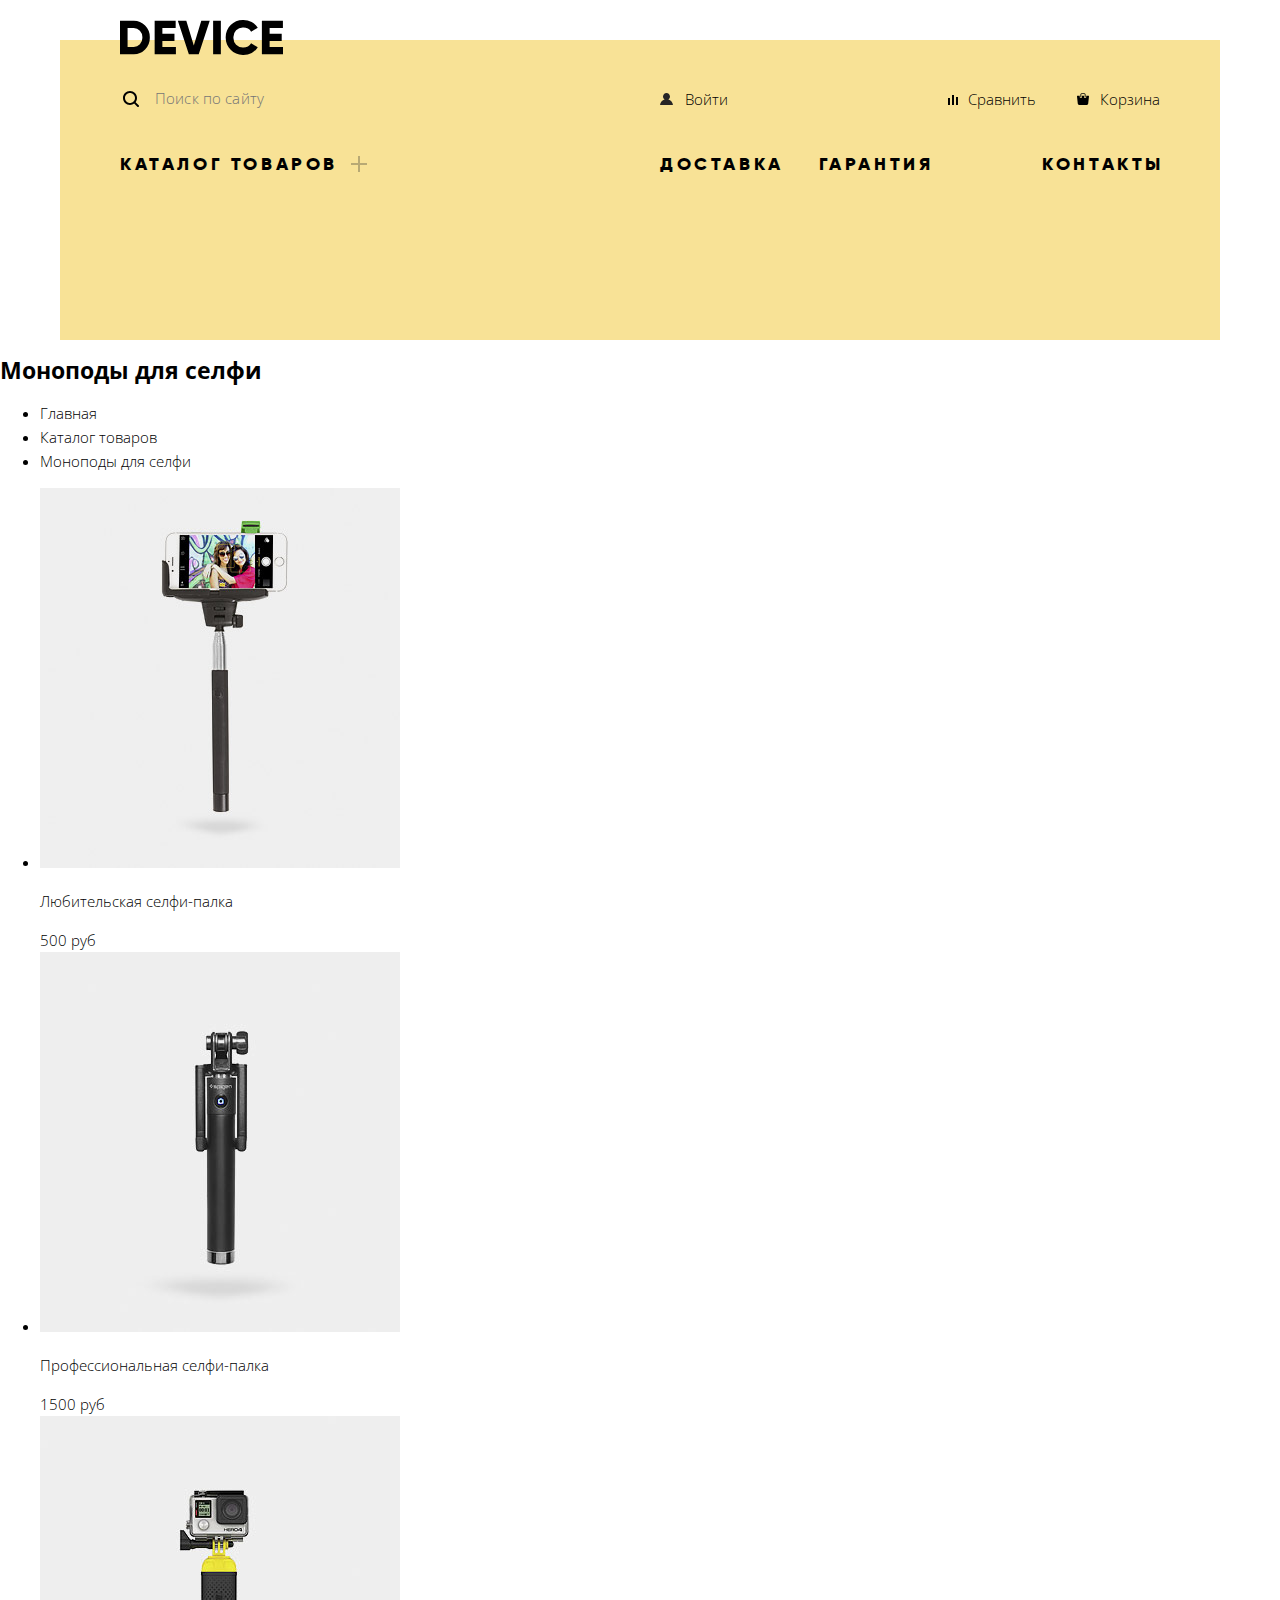
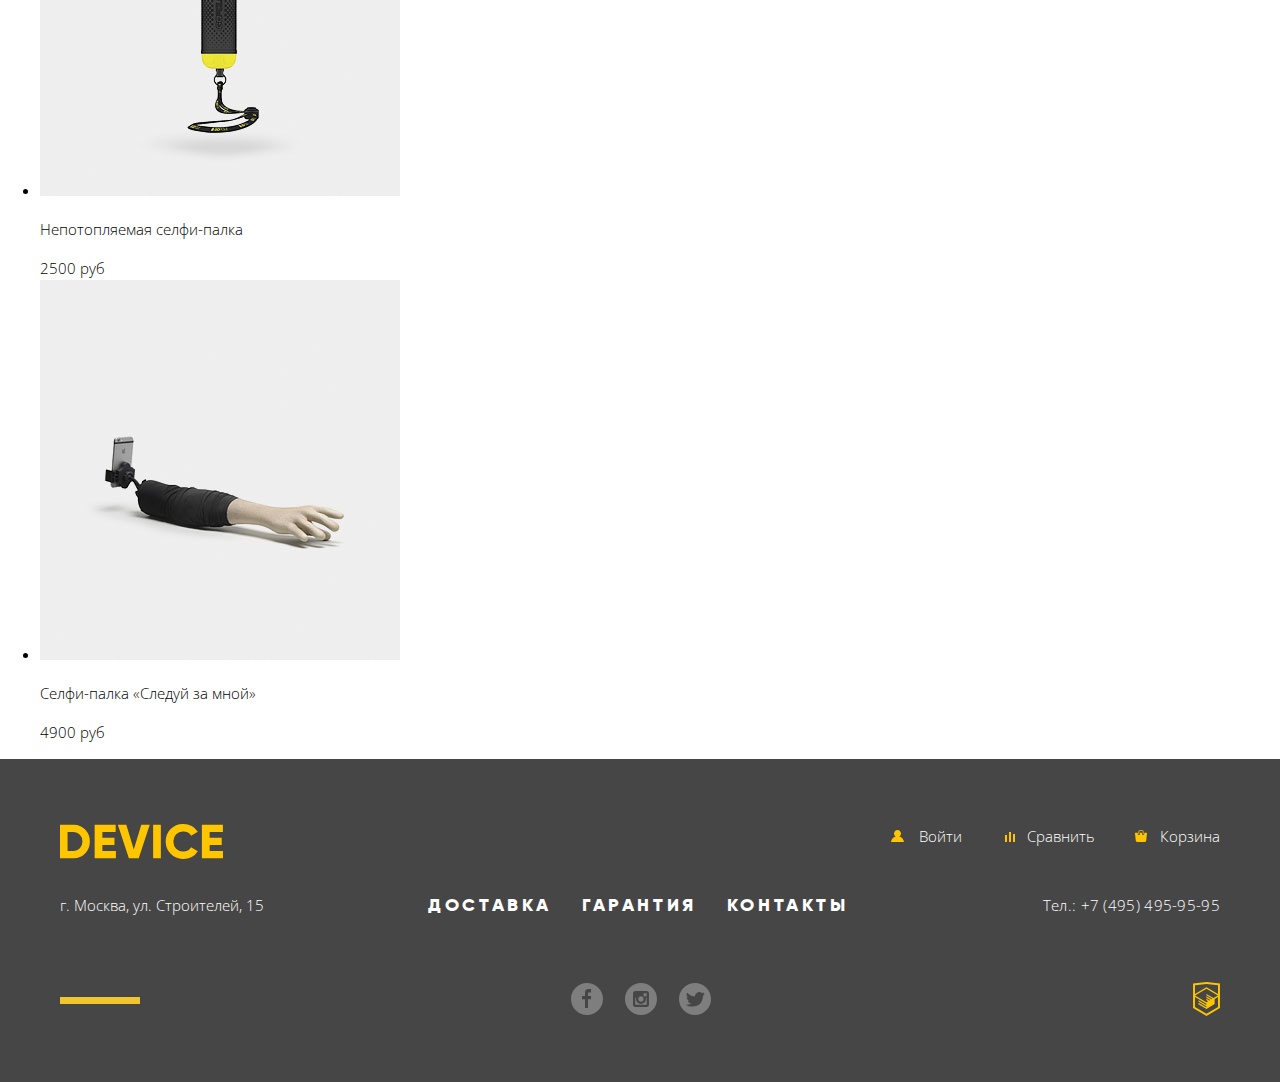
==== catalog.html @ 69e0a38a "Сверстал главную страницу.  Страница каталога в процессе" ====
<!DOCTYPE html>
<html lang="ru">

<head>
  <meta charset="utf-8">
  <meta name="description" content="Гаджеты по доступным ценам. Доставка по России. Гарантия возврата. Работаем без выходных.">
  <title>DEVICE интернет-магазин гаджетов</title>
  <link href="https://fonts.googleapis.com/css?family=Open+Sans:300,400&amp;subset=cyrillic" rel="stylesheet">
  <link rel="stylesheet" href="css/normalize.css">
  <link rel="stylesheet" href="css/style.css">
  <link rel="stylesheet" href="script">
</head>

<body>
  <header class="main-headline" id="header">
    <h1 class="visually-hidden">DEVICE интернет-магазин гаджетов</h1>
    <a href="#"><img class="header-logo" src="img/logo.svg" alt="DEVICE интернет-магазин гаджетов" width="163" height="35"></a>
    <div class="ct-user">
      <form class="search" method="get" action="https://echo.htmlacademy.ru">
        <input class="search-input" id="search-fld" type="search" name="search" placeholder="Поиск по сайту" required>
        <button class="search-btn " type="submit">Найти</button>
        <label class="search-lab" for="search-fld"><span class="visually-hidden">Поиск:</span></label>
      </form>
      <div class="ct-user-inner">
        <a class="login" href="#">Войти</a>
        <a class="compare" href="#">Сравнить</a>
        <a class="cart" href="#">Корзина</a>
      </div>
    </div>
    <div class="ct-nav">
      <nav class="main-nav">
        <h2 class="main-nav-header">Каталог товаров</h2>
        <div class="main-nav-ct">
          <ul class="main-nav-list">
            <li class="main-nav-item"><a href="#">Виртуальная реальность</a></li>
            <li class="main-nav-item"><a href="#">Моноподы для селфи</a></li>
            <li class="main-nav-item"><a href="#">Экшн-камеры</a></li>
            <li class="main-nav-item"><a href="#">Фитнес-браслеты</a></li>
            <li class="main-nav-item"><a href="#">Умные часы</a></li>
            <li class="main-nav-item"><a href="#">Квадрокоптеры</a></li>
          </ul>
        </div>
      </nav>
      <div class="ct-serv">
        <a class="ct-serv-item" href="#serv">Доставка</a>
        <a class="ct-serv-item" href="#serv">Гарантия</a>
        <a class="ct-serv-item" href="#contacts">Контакты</a>
      </div>
    </div>
  </header>
  <!-- ----------------------------Каталог---------------------------- -->
  <main class="catalog">
    <h2 class="catalog-title">Моноподы для селфи</h2>
    <section class="breadcrumbs">
      <ul>
        <li><a href="index.html">Главная</a></li>
        <li><span>Каталог товаров</span></li>
        <li><span>Моноподы для селфи</span></li>
      </ul>
    </section>
    <section class="item-filter">
      <h2 class="visually-hidden">Фильтр товаров</h2>
      <!--Здесь будет фильтр выбора товара-->
    </section>
    <section class="items">
      <div>
        <h2 class="visually-hidden">Список товаров</h2>
        <ul>
          <li class="item">
            <img class="item-image" src="img/item-1.jpg" alt="Любительская селфи-палка" width="360" height="380">
            <p class="item-name">Любительская селфи-палка</p>
            <span class="item-price">500 руб</span>
          </li>
          <li class="item">
            <img class="item-image" src="img/item-2.jpg" alt="Профессиональная селфи-палка" width="360" height="380">
            <p class="item-name">Профессиональная селфи-палка</p>
            <span class="item-price">1500 руб</span>
          </li>
          <li class="item">
            <img class="item-image" src="img/item-3.jpg" alt="Непотопляемая селфи-палка" width="360" height="380">
            <p class="item-name">Непотопляемая селфи-палка</p>
            <span class="item-price">2500 руб</span>
          </li>
          <li class="item">
            <img class="item-image" src="img/item-4.jpg" alt="Селфи-палка &laquo;Следуй за мной&raquo;" width="360" height="380">
            <p class="item-name">Селфи-палка &laquo;Следуй за мной&raquo;</p>
            <span class="item-price">4900 руб</span>
          </li>
        </ul>
      </div>
    </section>
  </main>
  <footer>
    <div class="ct-ftr">
      <div class="ct-ftr-1">
        <a class="footer-logo" href="#header"><img src="img/logo-ftr.svg" alt="DEVICE интернет-магазин гаджетов" width="163" height="35"></a>
        <a class="login-ftr" href="#">Войти</a>
        <a class="compare-ftr" href="#">Сравнить</a>
        <a class="cart-ftr" href="#">Корзина</a>
      </div>
      <div class="ct-ftr-2">
        <address class="adr">г. Москва, ул. Строителей, 15</address>
        <a class="phone" href="tel:+74954959595">Тел.: +7 (495) 495-95-95</a>
        <ul class="services-list">
          <li><a class="services-list-item" href="#delivery">Доставка</a></li>
          <li><a class="services-list-item" href="#waranty">Гарантия</a></li>
          <li><a class="services-list-item" href="#contacts">Контакты</a></li>
        </ul>
      </div>
      <div class="ct-ftr-3">
        <h2 class="visually-hidden">Социальные сети</h2>
        <ul class="social">
          <li><a class="social-link-1" href="https://vk.com/"><span class="visually-hidden">Вконтакте</span></a></li>
          <li><a class="social-link-2" href="https://ru-ru.facebook.com/"><span class="visually-hidden">Фейсбук</span></a></li>
          <li><a class="social-link-3" href="https://www.instagram.com/"><span class="visually-hidden">Инстаграм</span></a></li>
        </ul>
        <a class="copy" href="https://htmlacademy.ru/"><img class="web-dev-logo" src="img/logo-html.svg" alt="Разработано: HTML Academy" width="27" height="34"></a>
      </div>
    </div>
  </footer>
</body>

</html>
---- css/style.css ----
/*body * {
  outline: 1px solid;
}

body>* {
  background-color: rgba(255, 255, 0, .3);
}

slider-hits body>*>* {
  background-color: rgba(0, 255, 0, .3);
}

body>*>*>* {
  background-color: rgba(0, 255, 255, .3);
}

body>*>*>*>* {
  background-color: rgba(0, 0, 255, .3);
}

body>*>*>*>*>* {
  background-color: rgba(255, 0, 255, .3);
}*/

@font-face {
  font-family: "Gilroy";
  src: url(../fonts/gilroylight.woff2) format("woff2");
  font-variant: normal;
  font-stretch: normal;
  font-weight: normal;
  font-style: normal;
}

@font-face {
  font-family: "Gilroy ExtraBold";
  src: url(../fonts/gilroyextrabold.woff2) format("woff2");
  font-variant: normal;
  font-stretch: normal;
  font-weight: normal;
  font-style: normal;
}
@keyframes bounce {
  0% {
    transform: translateY(-2000px);
  }
  70% {
    transform: translateY(30px);
  }
  90% {
    transform: translateY(-10px);
  }
  100% {
    transform: translateY(0);
  }
}

@keyframes shake {
  0%,
  100% {
    transform: translateX(0);
  }
  10%,
  30%,
  50%,
  70%,
  90% {
    transform: translateX(-10px);
  }
  20%,
  40%,
  60%,
  80% {
    transform: translateX(10px);
  }
}
.visually-hidden {
  position: absolute;
  overflow: hidden;
  clip: rect(0 0 0 0);
  width: 1px;
  height: 1px;
  margin: -1px;
  padding: 0;
  border: 0;
}
body {
  margin: 0px;
  padding: 0px;
  font-family: "Open Sans", Arial, sans-serif;
  font-size: 15px;
  line-height: 24px;
  font-weight: 300;
  color: #000;
  background-color: #fff;
}

a {
  text-decoration: none;
  color: #000;
}

a:hover,
button:hover {
  opacity: 0.6;
}

a:active, button:active {
  opacity: 0.3;
}
/*===================================================Базовые стили шрифтов====================*/
.main-nav-list,
.pop-goods-list,
.pop-brands ul,
.delivery-list,
.services-nav,
.social ul,
.services-menu,
.services-list,
.social{
  list-style: inside none;
  padding: 0px;
  margin: 0px;
}

.search-input {
  border: none;
  font-size: 15px;
  font-weight: 300;
  line-height: 30px;
  letter-spacing: 0.15px;
}

.main-nav-header,
.ct-serv,
.services-nav,
.services-list,
.contacts,
.slogan,
.pop-goods-list,
.benefits-header,
.contacts-header,
.delivery-item,
.hit-about-btn,
.about-btn,
.contacts-btn,
.fb-submit,
.services-menu,
.services-title {
  font-family: "Gilroy ExtraBold", Arial, sans-serif;
  font-size: 18px;
  font-weight: 400;
  text-transform: uppercase;
  letter-spacing: 3.6px;
}

.pop-goods-list {
  letter-spacing: 0.18px;
  text-transform: initial;
}

.services-menu {
  letter-spacing: 2.15px;
  line-height: 24px;
}
.slogan,
.benefits-header,
.contacts-header,
.delivery-item,
.services-title {
  font-size: 47px;
  line-height: 48px;
  letter-spacing: 0.21px;
}

.delivery-item {
  font-size: 16px;
  line-height: 40px;
  list-style-position: inside;
}

.benefits p,
.contacts-sect p,
.services-desc p{
  line-height: 30px;
  margin: 0px;
}

.hit-about-btn,
.about-btn,
.contacts-btn,
.fb-submit{
  font-size: 18px;
  line-height: 24px;
  text-transform: uppercase;
  letter-spacing: 2.15px;
}

header,
main,
.slider-hits,
.product-nav,
.pop-brands,
.сt-services,
.ct-contacts,
.ct-ftr {
  box-sizing: border-box;
  margin: auto;
  position: relative;
/*===================================================Тповые кнопки и ссылки==================*/
}
.hit-about-btn:hover,
.hit-about-btn:focus,
.hit-about-btn:active,
.ct-contacts a:hover,
.ct-contacts a:focus,
.ct-contacts a:active,
.fb-submit:hover,
.fb-submit:focus,
.fb-submit:active{
  opacity: 1;
}
.hit-about-btn,
.about-btn,
.contacts-btn,
.fb-submit{
  position: relative;
  text-align: center;
  letter-spacing: 3.4px;
  box-sizing: border-box;
  padding: 8px 20px;
  min-width: 260px;
  min-height: 40px;
}

.hit-about-btn::before,
.about-btn::before,
.contacts-btn::before,
.fb-submit::before{
  content: "";
  position: absolute;
  top: 50%;
  left: 0;
  width: 100%;
  height: 8px;
  margin-top: -4px;
  z-index: -1;
  background-color: #f0c52e;
  transition: all 0.1s linear;
}
.hit-about-btn:hover::before,
.about-btn:hover::before,
.contacts-btn:hover::before,
.fb-submit:hover::before{
  top: 0px;
  height: 40px;
  margin: 0;
  transition: all 0.3s linear;
}
.hit-about-btn:active,
.about-btn:active,
.contacts-btn:active,
.fb-submit:active {
  color: rgba(0, 0, 0, 0.3);
  transition: all 0.1s linear;
}
/*===================================================Шапка=========================*/
.main-nav-header,
.main-nav-list,
.main-nav-item,
.contacts {
  margin: 0px;
}
.main-headline {
  width: 1160px;
  display: flex;
  flex-direction: column;
  align-items: center;
  position: relative;
  min-height: 300px;
  margin: 40px auto 0px;
  padding: 42px 60px 125px;
  background-color: #f8e296;
}
.header-logo {
  position: absolute;
  top: -20px;
  left: 60px;
}
/*----------------------------------1-line------------*/
.ct-user {
  display: flex;
  width: 1040px;
  flex-direction: row;
  justify-content: space-between;
  align-items: center;
  margin-bottom: 38px;
}
.ct-user-inner {
  display: flex;
  width: 500px;
  flex-direction: row;
  justify-content: space-between;
  margin-top:2px ;
}
.ct-user .login{
  margin-left: 25px;
  position: relative;
}
.ct-user .compare{
  position: relative;
  margin-left: 175px;
}
.ct-user .cart{
  position: relative;
}
.ct-user-inner .login::before{
 content: url(../img/user.svg);
  position: absolute;
  left: -25px;
}
.ct-user-inner .compare::before{
 content: url(../img/compare.svg);
  position: absolute;
  left: -20px;
}
.ct-user-inner .cart::before{
 content: url(../img/cart.svg);
  position: absolute;
  left: -23px;
}
/*---------------------Форма поиска ----------------*/
.search{
  position: relative;
  margin-left: 33px;
  margin-right: 140px;
}
.search-input {
  display: inline-block;
  position: relative;
  width: 300px;
  background-color: transparent;
  cursor: pointer;
}
.search-input:required{
  box-shadow: none;
  border: none;
}
.search-input:placeholder {
  color: rgba(0, 0, 0, 0.3);
}
.search-input:hover::placeholder {
  color: rgba(0, 0, 0, 0.6);
}
.search-input:focus::placeholder {
  font-size: 0;
}
.search-lab::before{
  content: url(../img/search.svg);
  position: absolute;
  top: 7px;
  left: -30px;
  cursor: pointer;
}
.search-input:focus ~ .search-lab::after,
.search-btn:active ~ .search-lab::after{
  content: "";
  position: absolute;
  bottom: -10px;
  left: -31px;
  display: block;
  width: 440px;
  height: 2px;
  background-color: #000000;
}
/*--------------Кнопка поиска----------------*/
.search-btn {
  position: absolute;
  box-sizing: border-box;
  bottom: -9px;
  right: -109px;
  min-width: 85px;
  max-height: 0px;
  padding: 0px 10px;
  border: 2px solid #000000;
  border-bottom: none;
  cursor: pointer;
  overflow: hidden;
  background-color: transparent;
  visibility: hidden;
  transition: all 0.1s linear;
}
.search-input:focus ~ .search-btn,
.search-btn:focus{
  max-height: 60px;
  padding: 14px 10px;
  visibility: visible;
  transition: all 0.2s linear;
}
.search-btn:hover {
  opacity: 1;
  color: #ffffff;
  background-color: #000;
  transition: all 0.2s linear;
}
.search-btn:active {
  color: rgba(255, 255, 255, 0.3);
}
/*-------------------------------------2-line-------------------*/
.ct-nav {
  display: flex;
  width: 1040px;
  flex-direction: row;
  justify-content: space-between;
  margin-bottom: 38px;
}
  .ct-serv {
  display: flex;
  width: 500px;
  flex-direction: row;
  justify-content: space-between;
}
.ct-serv-item:nth-child(3){
  position: relative;
  left: 4px;
  margin-left: 70px;
}
/*-------------------Крест-----------*/
.main-nav-header::before{
    content: "";
    position: absolute;
    width: 2px;
    height: 16px;
    right: -22px;
    top: calc(50% - 8px);
    background-color: #b8a974;
  }
.main-nav-header::after{
    content: "";
    position: absolute;
    width: 2px;
    height: 16px;
    right: -22px;
    top: calc(50% - 8px);
    background-color: #b8a974;
    transform: rotate(90deg);
}
/*--------------------------Католог товаров---------------*/
.main-nav{
  position: relative;
}
.main-nav-ct{
  position: absolute;
  overflow: hidden;
  bottom: -163px;
  width: 1160px;
  height: 162px;
    left: -60px;
  z-index: 2;
}
.main-nav-list {
  position: absolute;
  display: flex;
  flex-direction: column;
  flex-wrap: wrap;
  align-content: flex-start;
  box-sizing: border-box;
  width: 1160px;
  height: 162px;
  top: -100%;
  z-index: 2;
  padding-top: 23px;
  padding-bottom: 23px;
  padding-left: 60px;
  background-color: #f8e296;
  transition: all 0.2s linear;
}
.main-nav-item a{
  display: block;
  min-width: 141px;
  padding: 6px 59px 6px 0px;
}
.main-nav-item:nth-child(5){
padding-bottom: 10px;
}
.main-nav-header:focus,
.main-nav-header:hover{
  cursor: pointer;
  opacity: 0.6;
}
.main-nav-header:active{
  cursor: pointer;
  opacity: 0.3;
}
.main-nav-header:active,
.main-nav-list:hover,
.main-nav-list:focus,
.main-nav-header:focus + .main-nav-ct .main-nav-list,
.main-nav-header:hover + .main-nav-ct .main-nav-list,
.main-nav-header:active + .main-nav-ct .main-nav-list{
  top: 0;
  transition: all 0.2s linear;
}
/*================================================Слайдер=========================*/

.slider-hits{
  top: -113px;
  width: 1160px;
  margin-bottom: -6px;
}
.hit-item-box {
  display: none;
  min-height: 486px;
}
#hit-item-1:checked ~ .hit-item-box-1,
#hit-item-2:checked ~ .hit-item-box-2,
#hit-item-3:checked ~ .hit-item-box-3{
    display: flex;  
    justify-content: space-between;
}
.hit-item-pic {
  min-width: 526px;
  min-height: 486px;
  position: relative;
  display: flex;
  justify-content: center;
  align-items: center;
}
.hit-item-desc{
  position: relative;
  display: flex;
  flex-direction: column;
  align-items: flex-start;
  width: 500px;
  padding-right: 60px;
  z-index: 1;
}
.hit-item-desc::before {
  content: "";
  position: absolute;
  width: 100px;
  height: 7px;
  background-color: #fff;
  top: 37px;
}
.hit-item-box::after {
  content: "";
  font-family: "Gilroy ExtraBold", Arial, sans-serif;
  position: absolute;
  top: -11px;
  right: 50px;
  font-weight: 800;
  font-size: 179px;
  line-height: 179px;
  color: #fff;
}
.hit-item-box-1:after {
  content: "01";
}
.hit-item-box-2:after {
  content: "02";
}
.hit-item-box-3:after {
  content: "03";
}
.nav-slider {
  position: absolute;
  display: flex;
  bottom:147px;
  right: 62px;
  z-index: 2;
}
.nav-slider label {
  display: inline-block;
  width: 12px;
  height: 12px;
  margin-right: 21px;
  vertical-align: top;
  background-image: url("../img/slider-button-off.svg");
  background-size: contain;
  cursor: pointer;
}
#hit-item-1:checked ~ .nav-slider label:nth-child(1),
#hit-item-2:checked ~ .nav-slider label:nth-child(2),
#hit-item-3:checked ~ .nav-slider label:nth-child(3){
   background-image: url("../img/slider-button-on.svg");
}
.slogan{
text-transform: initial;
line-height: 56px;
margin: 80px 0px 4px;
width: 530px;
}
.slogan+p{
  line-height: 30px;
  letter-spacing: 0.15px;
  margin-bottom: 175px;
  min-height: 95px;
}
.hit-about-btn{
  position: absolute;
  bottom: 130px;
  min-width: 220px;
}
.table-feature {
  position: absolute;
  bottom: 6px;
  left: -3px;
  border-collapse: collapse
  max-width: 500px;
  border: 0;
}
td, th{
  width: 135px;
  padding: 0;
}
td:nth-child(1), 
th:nth-child(1){
  width: 160px;
}
td{
font-family: Gilroy, Arial, sans-serif;
font-size: 36px;
font-weight: 300;
line-height: 48px;
letter-spacing: 0.36px;
padding-bottom: 5px;
}
th{
font-size: 13px;
line-height: 20px;
letter-spacing: 0.13px;
text-align: left;
color: #464646;
}
/*==============================================Популярные товары=======================*/
.product-nav{
  width: 1160px;
}
.pop-goods-item a:hover,
.pop-goods-item a:focus,
.pop-goods-item a:active {
  opacity: 1;
}
.pop-goods-list {
  display: flex;
  flex-wrap: wrap;
  min-height: 238px;
  margin-bottom: 41px;
}
.pop-goods-item {
  width: 160px;
  min-height: 238px;
  margin-bottom: 40px;
  margin-right: 40px;
}
.pop-goods-item:nth-child(6n) {
  margin-right: 0;
  position: relative;
}
.pop-goods-item a {
  display: block;
  width: 160px;
  min-height: 241px;
}
.pop-goods-item a::before {
  content: "";
  display: block;
  position: relative;
  width: 160px;
  height: 160px;
  margin-bottom: 33px;
  background: #f8e296;
  transition: all 0.1s linear;
}

.pop-goods-item a:hover::before {
  content: "";
  background: #f0c52e;
  transition: all 0.2s linear;
}

.pop-goods-item:nth-child(1) a::before {
  background-image: url(../img/popular-1.svg);
  background-position: 50% 50%;
  background-repeat: no-repeat;
}

.pop-goods-item:nth-child(2) a::before {
  background-image: url(../img/popular-2.svg);
  background-position: 50% 100%;
  background-repeat: no-repeat;
}

.pop-goods-item:nth-child(3) a::before {
  background-image: url(../img/popular-3.svg);
  background-position: 50% 50%;
  background-repeat: no-repeat;
}

.pop-goods-item:nth-child(4) a::before {
  background-image: url(../img/popular-4.svg);
  background-position: 50% 50%;
  background-repeat: no-repeat;
}

.pop-goods-item:nth-child(5) a::before {
  background-image: url(../img/popular-5.svg);
  background-position: 50% 50%;
  background-repeat: no-repeat;
}

.pop-goods-item:nth-child(6) a::before {
  background-image: url(../img/popular-6.svg);
  background-position: 50% 50%;
  background-repeat: no-repeat;
}

.pop-goods-item a:active {
  opacity: 0.3;
}
/*===================================================Сервис=================*/
.services {
  background-image: linear-gradient(#fff 100px, #e5e5e5 100px, #e5e5e5 100%);
  min-height: 388px;
  margin: 0px auto 94px;
}

.сt-services {
  display: flex;
  min-height: 388px;
  position: relative;
  width: 1160px;
}

.services-menu {
  position: relative;
  box-sizing: border-box;
  width: 284px;
  min-height: 319px;
  padding-top: 79px;
  padding-bottom: 113px;
}
.services-menu::before {
  content: "";
  position: absolute;
  width: 7px;
  height: calc(100% - 70px);
  background-color: #000;
  right: 0px;
  top: 0px;
}
/*-----------------Кнопки-------------*/
.services-menu label {
  display: block;
  position: relative;
  width: 160px;
  padding-top: 8px;
  padding-bottom: 8px;
  margin-bottom: 25px;
  text-align: center;
  letter-spacing: 3.3px;
  z-index: 3;
  cursor: pointer;
}
.services-menu label::before {
  content: "";
  position: absolute;
  top: 50%;
  left: 0;
  width: 160px;
  height: 8px;
  margin-top: -4px;
  z-index: -1;
  background-color: #f0c52e;
  transition: all 0.1s linear;
}
.services-menu label:hover::before {
  top: 0px;
  height: 40px;
  margin: 0;
  transition: all 0.3s linear;
}
#serv-ctr-1:checked~.services-menu label[for="serv-ctr-1"],
#serv-ctr-2:checked~.services-menu label[for="serv-ctr-2"],
#serv-ctr-3:checked~.services-menu label[for="serv-ctr-3"] {
  color: #f7e184;
}
#serv-ctr-1:checked~.services-menu label[for="serv-ctr-1"]::before,
#serv-ctr-2:checked~.services-menu label[for="serv-ctr-2"]::before,
#serv-ctr-3:checked~.services-menu label[for="serv-ctr-3"]::before {
  top: 0px;
  margin: 0;
  height: 40px;
  background-color: #000000;
  transition: all 0.3s linear;
}
.services-menu label::after {
  content: "";
  position: absolute;
  top: 0;
  left: 100%;
  width: 0;
  height: 40px;
  background-color: #000000;
}
#serv-ctr-1:checked~.services-menu label[for="serv-ctr-1"]::after,
#serv-ctr-2:checked~.services-menu label[for="serv-ctr-2"]::after,
#serv-ctr-3:checked~.services-menu label[for="serv-ctr-3"]::after {
  content: "";
  width: 120px;
  transition: all 0.3s linear;
}
/*-----------------Описание услуг----------*/
.services-desc {
  min-width: 760px;
  min-height: 194px;
  margin-left: 116px;
  margin-bottom: 76px;
}

.services-desc section {
  width: 760px;
  display: none;
  overflow: visible;
}
.services-desc h3,
.services-desc p {
  width: 460px;
}

.services-desc-1::before{
  content: url("../img/delivery.svg");
  position: absolute;
  left: 958px;
  top: 86px;
}
.services-desc-2::before{
  content: url("../img/warranty.svg");
  position: absolute;
  left: 943px;
  top: 60px;
}
.services-desc-3::before{
  content: url("../img/credit.svg");
  position: absolute;
  left: 935px;
  top: 61px;
}
#serv-ctr-1:checked~.services-desc .services-desc-1,
#serv-ctr-2:checked~.services-desc .services-desc-2,
#serv-ctr-3:checked~.services-desc .services-desc-3 {
  display: block;
}
.services-title {
  padding-top: 26px;
  text-transform: initial;
  margin-bottom: 31px;
}

/*===================================================Бренды==============*/
.pop-brands{
width: 1160px;
margin: 0px auto 87px;
}
.pop-brands-list a:hover,
.pop-brands-list a:focus,
.pop-brands-list a:active {
  opacity: 1;
}

.pop-brands ul {
  display: flex;
  flex-direction: row;
  position: relative;
  width: 1160px;
  justify-content: space-between;
  padding: 0px;
}

.pop-brands-list img {
  opacity: 0.2;
}

.pop-brand-item-1::before {
  content: url(../img/logo-brand1.png);
  display: block;
  position: absolute;
  opacity: 0;
}

.pop-brand-item-2::before {
  content: url(../img/logo-brand2.png);
  display: block;
  position: absolute;
  opacity: 0;
}

.pop-brand-item-3::before {
  content: url(../img/logo-brand3.png);
  display: block;
  position: absolute;
  opacity: 0;
}

.pop-brand-item-4::before {
  content: url(../img/logo-brand4.png);
  display: block;
  position: absolute;
  opacity: 0;
}

.pop-brands-list a:hover::before {
  opacity: 1;
  transition: all 0.2s linear;
}

.pop-brands-list img:hover {
  opacity: 0;
  transition: all 0.2s linear;
}
/*==========================================О нас, Контакты=================*/
.ct-contacts p {
  color: #464646;
}
.ct-contacts {
  display: flex;
  flex-flow: row;
  justify-content: space-between;
  width: 1160px;
  padding-bottom: 96px;
  margin: 0px auto 82px;
}
.contacts-sect,
.benefits {
  display: flex;
  flex-direction: column;
  align-items: flex-start;
}
.benefits {
  width: 500px;
}
.contacts-sect {
  width: 560px;
}
.benefits::before,
.contacts-sect::before{
content: "";
position: absolute;
width: 80px;
height: 7px;
background-color: #000;
}
.ct-contacts h2 {
  margin-top: 51px;
  margin-bottom: 44px;
  text-transform: initial;
  text-indent: 1px;
}

.benefits p {
  margin-bottom: 31px;
}

.benefits p:nth-child(3) {
  margin-bottom: 63px;
}

.contacts-sect p {
  margin-bottom: 39px;
}
.delivery-item {
  position: relative;
  text-transform: initial;
  text-indent: 35px;
}
.delivery-item::before {
  content: "";
  position: absolute;
  box-sizing: border-box;
  top: calc(50% - 3px);
  left: 1px;
  width: 8px;
  height: 8px;
  margin: ;
  border: 3px solid;
  border-color: #000;
  border-radius: 50%;
  opacity: 0.12;
}
.about-btn{
position: absolute;
bottom: 0;
}
.contacts-btn-js{
position: absolute;
bottom: 0;
}

/*===================================================Подвал=================*/

footer{
  min-height: 323px;
  background-color: #464646;
  color: #fff;
}
footer a{
    color: #fff;
  }
.ct-ftr{
  width: 1160px;
  position: relative;
  flex-direction: column;
  align-items: center;
  min-height: 323px;
  padding: 65px 0px 126px;
}
  /*-----------------------------1=line------------*/
.login-ftr::before{
  content: url(../img/user-ftr.svg);
  position: absolute;
  left: -28px;
}
.compare-ftr::before{
 content: url(../img/compare-ftr.svg);
  position: absolute;
  left: -22px;
}
.cart-ftr::before{
 content: url(../img/cart-ftr.svg);
  position: absolute;
  left: -25px;
}
.ct-ftr-1{
  position: relative;
  display: flex;
  justify-content: flex-end;
  align-items: center;
  flex-wrap: wrap;
  margin-bottom: 27px;
  padding-left: 190px;
}
.footer-logo{
position: absolute;
left: 0;
top: 0px;
}
.ct-ftr-1 a:nth-child(n+2){
  padding-bottom: 18px;
  margin-left: 65px;
  position: relative;
}
  /*-----------------------------2=line------------*/
.ct-ftr-2{
  position: relative;
  display: flex;
  justify-content: space-between;
    flex-wrap: wrap;
  margin-bottom: 38px;
}
.services-list{
  display: flex;
  position: relative;
  justify-content: space-between;
  align-items: center;
}
.adr{
  font-style: inherit;
}
.phone{
  order: 1;
  margin-left: 30px;
  letter-spacing: 0.3px;
}
.services-list-item{
  margin: 0px 15px 0px;

}
/*-----------------------------3=line------------*/
.ct-ftr-3{
  position: absolute;
  display: flex;
  justify-content: space-between;
  align-items: center;
  width: 100%;
  bottom: 60px;
}
.ct-ftr-3:before{
  content: "";
  width: 80px;
  height: 7px;
  background-color: #f0c52e;
  margin-bottom: 4px;
}
.social{
  display: flex;
  justify-content: space-between;
  align-items: center;
}
.social li{
  padding: 0px 11px 0px;
}
.social-link-1::before{
 content: url(../img/facebook-icon.svg);
}
.social-link-2::before{
 content: url(../img/instagram-icon.svg);
}
.social-link-3::before{
 content: url(../img/twitter-icon.svg);
}

[class^="social-link"]{
  opacity: 0.3;
}
[class^="social-link"]::hover,
[class^="social-link"]::hover{
  opacity: 0.6;
}
[class^="social-link"]:active{
  opacity: 0.1;
}
.copy {
  margin-left: 51px;
}

/*==================================Форма обратной связи===========*/
.modal {
     box-shadow: 0 10px 20px rgba(4, 6, 6, 0.2); 
     background: #fff;
     position: fixed;
     top: 50%;
     left: 50%;
     z-index: 10;
     display: none;
} 
 .modal-map {
    width: 960px;
    height: 560px;
    margin-left: -480px;
    margin-top: -280px;
} 
 .modal-fb {
    width: 960px;
    min-height: 553px;
    margin-left: -480px;
    margin-top: -277px;
}
.modal-show {
  display: block;
  animation: bounce 0.6s;
}
.modal-error {
  animation: shake 0.6s;
}
.fb-form{
    box-sizing: border-box;
    display: flex;
    flex-direction: row;
    flex-wrap: wrap;
    justify-content: space-between;
    align-items: flex-start;
    padding: 100px;
    padding-top: 93px;
    padding-bottom: 150px;
}
[class^="fb-form-ct"]{
    width: 360px;
    min-height: 75px;
    margin-bottom: 33px;
}
.fb-form-ct3{
    width: 100%;
    min-height: 181px;
    margin-bottom: 0px;
}
 .modal-close{
    position: absolute;
    width: 56px;
    height: 56px;
    top: 22px;
    right: 22px;
    opacity: 0.5;
    background: url(../img/modal-close.svg);
    background-repeat: no-repeat;
    border: none;
    cursor: pointer;
} 

 .fb-form input {
    background-color: #f2f2f2;
    box-sizing: border-box;
    width: 360px;
    height: 50px;
    border: none;
    margin-top:7px;
    padding-right: 10px;
    text-indent: 20px;
} 
 .fb-form textarea {
    background-color: #f2f2f2;
    box-sizing: border-box;
    width: 100%;
    height: 156px;
    border: none;
    margin-top:7px;
    padding: 14px 18px;
    resize: none;
}
 .fb-form textarea:hover,
 .fb-form input:hover,
 .fb-form input:required:hover{
  background-color: rgba(230, 230, 230, 0.8);
}
 .fb-form textarea:focus,
 .fb-form input:focus{
  background-color: #ffffff;
  border: 3px solid rgba(240, 197, 46, 0.5);
  outline: none;
}
 .fb-form input:invalid{
  background-color: rgba(237, 181, 181, 1.0);
  box-shadow: none
}
.fb-form textarea::placeholder, 
.fb-form input::placeholder{
  color: rgba(70, 70, 70, 0.4);
}
 .fb-form label{
    font-family: "Gilroy ExtraBold", Arial, sans-serif;
    font-size: 18px;
}
 .fb-submit {
  background-color: transparent;
  border: none;
  position: absolute;
  padding: 8px 20px;
  min-width: 200px;
  min-height: 40px;
  left: 100px;
  bottom: 78px;
}
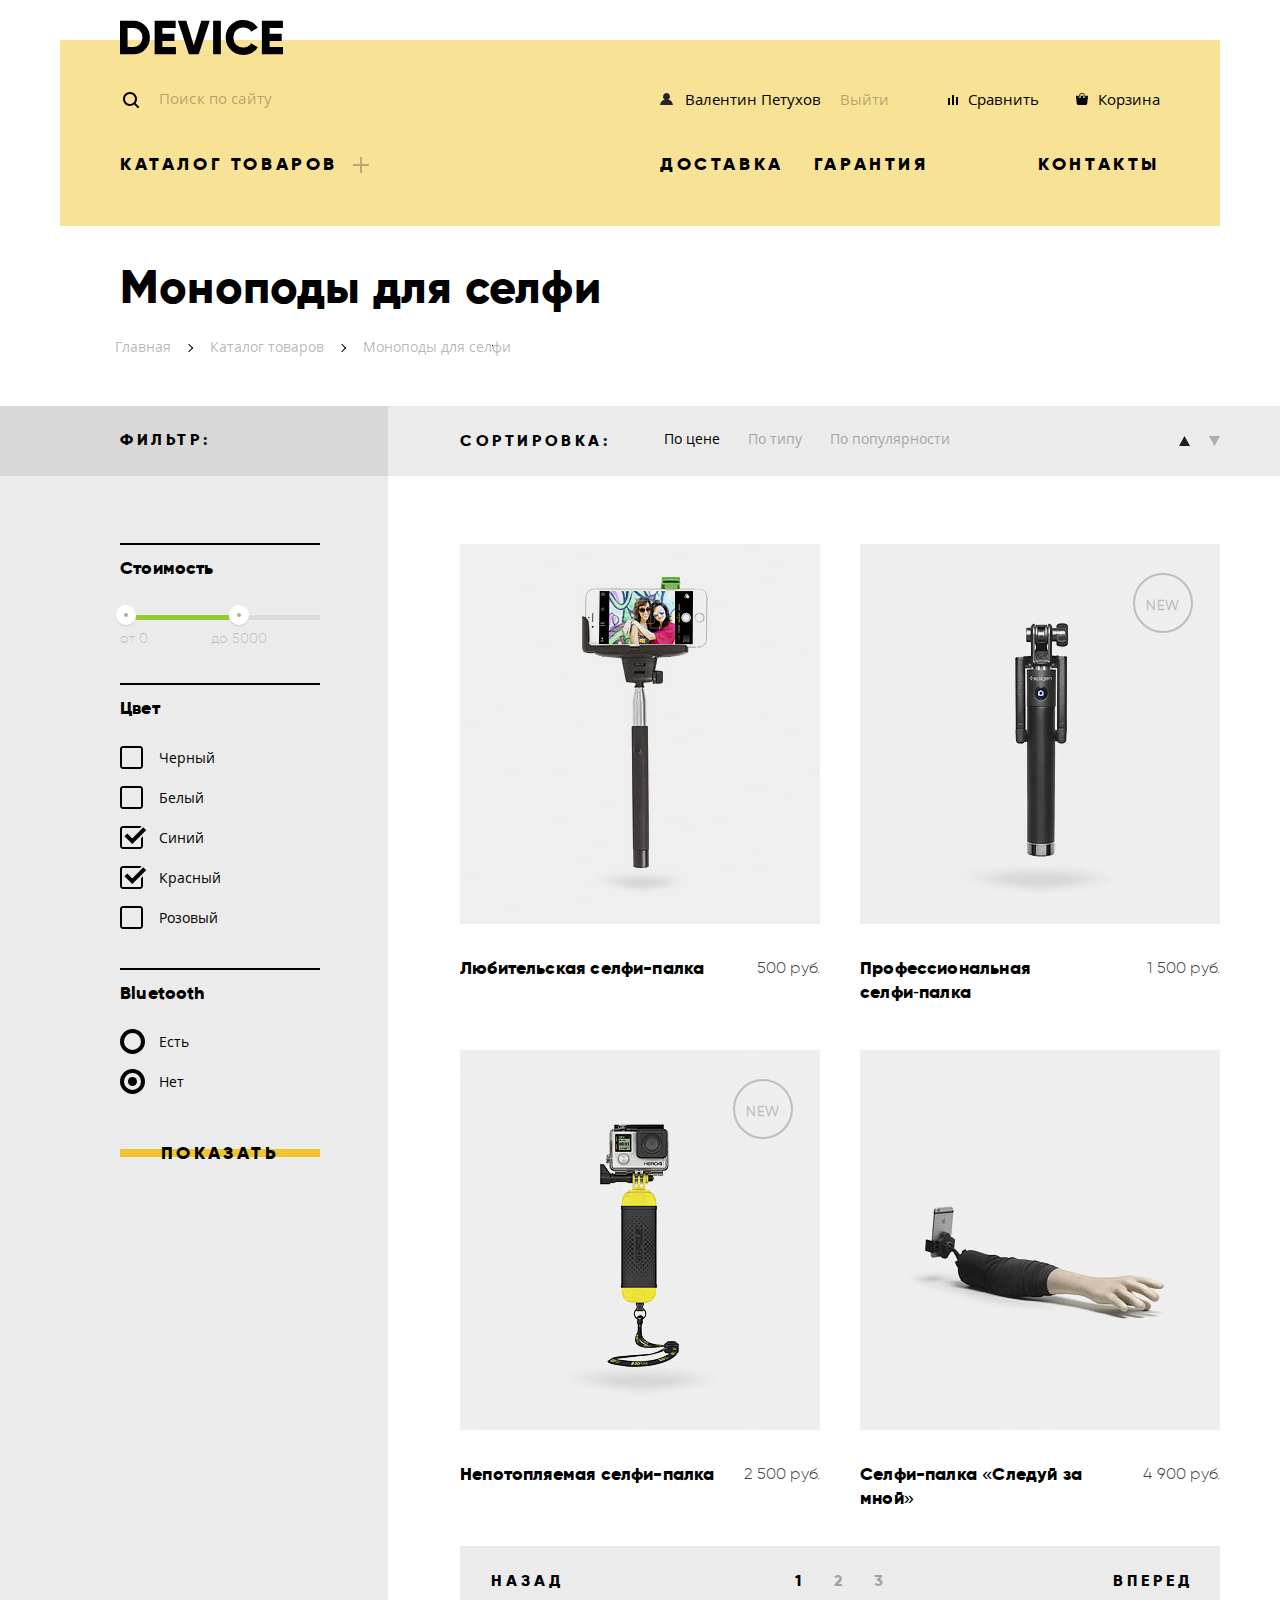
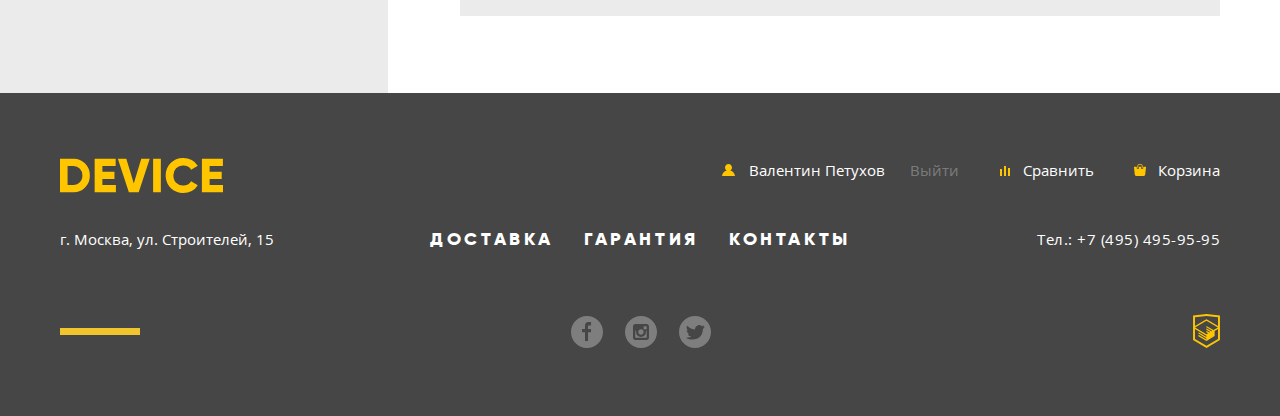
==== commit f260b754: "Сверстал страницу каталога, исправил недочёты по замечаниям." ====
--- a/catalog.html
+++ b/catalog.html
@@ -5,32 +5,36 @@
   <meta charset="utf-8">
   <meta name="description" content="Гаджеты по доступным ценам. Доставка по России. Гарантия возврата. Работаем без выходных.">
   <title>DEVICE интернет-магазин гаджетов</title>
-  <link href="https://fonts.googleapis.com/css?family=Open+Sans:300,400&amp;subset=cyrillic" rel="stylesheet">
   <link rel="stylesheet" href="css/normalize.css">
   <link rel="stylesheet" href="css/style.css">
-  <link rel="stylesheet" href="script">
 </head>
 
 <body>
-  <header class="main-headline" id="header">
+  <!--  -->
+  <!-----------------------------------Шапка------------------------------------->
+  <!--  -->
+  <header class="main-headline catalog-headline" id="header">
     <h1 class="visually-hidden">DEVICE интернет-магазин гаджетов</h1>
-    <a href="#"><img class="header-logo" src="img/logo.svg" alt="DEVICE интернет-магазин гаджетов" width="163" height="35"></a>
-    <div class="ct-user">
+    <a href="index.html"><img class="header-logo" src="img/logo.svg" alt="DEVICE интернет-магазин гаджетов" width="163" height="35"></a>
+    <div class="box-user">
       <form class="search" method="get" action="https://echo.htmlacademy.ru">
         <input class="search-input" id="search-fld" type="search" name="search" placeholder="Поиск по сайту" required>
         <button class="search-btn " type="submit">Найти</button>
         <label class="search-lab" for="search-fld"><span class="visually-hidden">Поиск:</span></label>
       </form>
-      <div class="ct-user-inner">
-        <a class="login" href="#">Войти</a>
-        <a class="compare" href="#">Сравнить</a>
-        <a class="cart" href="#">Корзина</a>
-      </div>
-    </div>
-    <div class="ct-nav">
+      <div class="box-user-inner">
+        <a class="login" href="#">Валентин Петухов</a>
+        <a class="log-out" href="#">Выйти</a>
+        <div class="box-user-purchase">
+          <a class="compare" href="#">Сравнить</a>
+          <a class="cart" href="#">Корзина</a>
+        </div>
+      </div>
+    </div>
+    <div class="box-nav">
       <nav class="main-nav">
         <h2 class="main-nav-header">Каталог товаров</h2>
-        <div class="main-nav-ct">
+        <div class="main-nav-box">
           <ul class="main-nav-list">
             <li class="main-nav-item"><a href="#">Виртуальная реальность</a></li>
             <li class="main-nav-item"><a href="#">Моноподы для селфи</a></li>
@@ -41,78 +45,219 @@
           </ul>
         </div>
       </nav>
-      <div class="ct-serv">
-        <a class="ct-serv-item" href="#serv">Доставка</a>
-        <a class="ct-serv-item" href="#serv">Гарантия</a>
-        <a class="ct-serv-item" href="#contacts">Контакты</a>
+      <div class="box-serv">
+        <a class="box-serv-deliver" href="index.html#serv">Доставка</a>
+        <a class="box-serv-warranty" href="index.html#serv">Гарантия</a>
+        <a class="box-serv-contacts" href="index.html#contacts">Контакты</a>
       </div>
     </div>
   </header>
-  <!-- ----------------------------Каталог---------------------------- -->
   <main class="catalog">
-    <h2 class="catalog-title">Моноподы для селфи</h2>
-    <section class="breadcrumbs">
-      <ul>
-        <li><a href="index.html">Главная</a></li>
-        <li><span>Каталог товаров</span></li>
-        <li><span>Моноподы для селфи</span></li>
-      </ul>
-    </section>
-    <section class="item-filter">
-      <h2 class="visually-hidden">Фильтр товаров</h2>
-      <!--Здесь будет фильтр выбора товара-->
-    </section>
-    <section class="items">
-      <div>
-        <h2 class="visually-hidden">Список товаров</h2>
+    <!-- ----------------------------Хлебные крошки---------------------------- -->
+    <div class="container">
+      <h2 class="catalog-title">Моноподы для селфи</h2>
+      <section class="breadcrumbs">
         <ul>
-          <li class="item">
-            <img class="item-image" src="img/item-1.jpg" alt="Любительская селфи-палка" width="360" height="380">
-            <p class="item-name">Любительская селфи-палка</p>
-            <span class="item-price">500 руб</span>
-          </li>
-          <li class="item">
-            <img class="item-image" src="img/item-2.jpg" alt="Профессиональная селфи-палка" width="360" height="380">
-            <p class="item-name">Профессиональная селфи-палка</p>
-            <span class="item-price">1500 руб</span>
-          </li>
-          <li class="item">
-            <img class="item-image" src="img/item-3.jpg" alt="Непотопляемая селфи-палка" width="360" height="380">
-            <p class="item-name">Непотопляемая селфи-палка</p>
-            <span class="item-price">2500 руб</span>
-          </li>
-          <li class="item">
-            <img class="item-image" src="img/item-4.jpg" alt="Селфи-палка &laquo;Следуй за мной&raquo;" width="360" height="380">
-            <p class="item-name">Селфи-палка &laquo;Следуй за мной&raquo;</p>
-            <span class="item-price">4900 руб</span>
-          </li>
+          <li class="breadcrumbs-item"><a href="index.html">Главная</a></li>
+          <li class="breadcrumbs-item"><span>Каталог товаров</span></li>
+          <li class="breadcrumbs-item"><span>Моноподы для селфи</span></li>
         </ul>
-      </div>
-    </section>
+      </section>
+    </div>
+    <!-- ----------------------------Фильтр товаров---------------------------- -->
+    <div class="container container-main">
+      <section class="item-filter">
+        <h2>Фильтр:</h2>
+        <form action="https://echo.htmlacademy.ru" class="item-form" method="get">
+          <fieldset class="price-adjust">
+            <legend>Стоимость</legend>
+            <div class="price-controls">
+              <div class="price-scale"></div>
+              <div class="price-min-tab"></div>
+              <div class="price-max-tab"></div>
+            </div>
+            <div class="price-range">
+              <label class="price-label-min">от
+                <input class="price-input" type="text" name="min-price" value="0">
+              </label>
+              <label class="price-label-max">до
+                <input class="price-input" type="text" name="max-price" value="5000">
+              </label>
+            </div>
+          </fieldset>
+          <fieldset class="color-chbox">
+            <legend>Цвет</legend>
+            <ul class="filter-chbox-list">
+              <li class="filter-chbox-item">
+                <input type="checkbox" name="black" id="check-1" class="chbox-input visually-hidden">
+                <label for="check-1" class="chbox-label">Черный</label>
+              </li>
+              <li class="filter-chbox-item">
+                <input type="checkbox" name="white" id="check-2" class="chbox-input visually-hidden">
+                <label for="check-2" class="chbox-label">Белый</label>
+              </li>
+              <li class="filter-chbox-item">
+                <input type="checkbox" name="blue" id="check-3" class="chbox-input visually-hidden" checked>
+                <label for="check-3" class="chbox-label">Синий</label>
+              </li>
+              <li class="filter-chbox-item">
+                <input type="checkbox" name="red" id="check-4" class="chbox-input visually-hidden" checked>
+                <label for="check-4" class="chbox-label">Красный</label>
+              </li>
+              <li class="filter-chbox-item">
+                <input type="checkbox" name="pink" id="check-5" class="chbox-input visually-hidden">
+                <label for="check-5" class="chbox-label">Розовый</label>
+              </li>
+            </ul>
+          </fieldset>
+          <fieldset class="option-radio">
+            <legend>Bluetooth</legend>
+            <ul class="filter-radio-list">
+              <li class="filter-radio-item">
+                <input class="radio-input visually-hidden" id="option-yes" type="radio" name="bluetooth" value="yes" checked>
+                <label class="radio-label" for="option-yes">Есть</label>
+              </li>
+              <li class="filter-radio-item">
+                <input class="radio-input visually-hidden" id="option-no" type="radio" name="bluetooth" value="no" checked>
+                <label class="radio-label" for="option-no">Нет</label>
+              </li>
+            </ul>
+          </fieldset>
+          <button class="item-form-btn" type="submit">Показать</button>
+        </form>
+      </section>
+      <!-- ----------------------------Сортировка---------------------------- -->
+      <div class="container-goods">
+        <div class="container-sorting">
+          <section class="sorting">
+            <h2 class="sorting-title">Сортировка:</h2>
+            <ul class="sorting-type">
+              <li class="type-item type-item-active">
+                <a href="#">По цене</a>
+              </li>
+              <li class="type-item">
+                <a href="#">По типу</a>
+              </li>
+              <li class="type-item">
+                <a href="#">По популярности</a>
+              </li>
+            </ul>
+            <ul class="sorting-order">
+              <li class="order-item order-item-active">
+                <a class="order-up" href="#">
+                  <span class="visually-hidden">По возрастанию</span>
+                </a>
+              </li>
+              <li class="order-item">
+                <a class="order-down" href="#">
+                  <span class="visually-hidden">По убыванию</span>
+                </a>
+              </li>
+            </ul>
+          </section>
+        </div>
+        <!-- ----------------------------Список товаров---------------------------- -->
+        <section class="items">
+          <h2 class="visually-hidden">Список товаров</h2>
+          <ul class="items-list">
+            <li class="item">
+              <img class="item-image" src="img/item-1.jpg" alt="Любительская селфи-палка" width="360" height="380">
+              <div class="item-hover">
+                <a class="btn-to-cart" href="#">В корзину</a>
+                <a class="btn-to-compare" href="#">Добавить к сравнению</a>
+              </div>
+              <div class="item-info">
+                <h3 class="item-name"><a href="#">Любительская селфи-палка</a></h3>
+                <span class="item-price">500&#160;руб.</span>
+              </div>
+            </li>
+            <li class="item">
+              <img class="item-image" src="img/item-2.jpg" alt="Профессиональная селфи-палка" width="360" height="380">
+              <span class="item-new">NEW</span>
+              <div class="item-hover">
+                <a class="btn-to-cart" href="#">В корзину</a>
+                <a class="btn-to-compare" href="#">Добавить к сравнению</a>
+              </div>
+              <div class="item-info">
+                <h3 class="item-name"><a href="#">Профессиональная селфи&#8209;палка</a></h3>
+                <span class="item-price">1&#160;500&#160;руб.</span>
+              </div>
+            </li>
+            <li class="item">
+              <img class="item-image" src="img/item-3.jpg" alt="Непотопляемая селфи-палка" width="360" height="380">
+              <span class="item-new">NEW</span>
+              <div class="item-hover">
+                <a class="btn-to-cart" href="#">В корзину</a>
+                <a class="btn-to-compare" href="#">Добавить к сравнению</a>
+              </div>
+              <div class="item-info">
+                <h3 class="item-name"><a href="#">Непотопляемая селфи-палка</a></h3>
+                <span class="item-price">2&#160;500&#160;руб.</span>
+              </div>
+            </li>
+            <li class="item">
+              <img class="item-image" src="img/item-4.jpg" alt="Селфи-палка &laquo;Следуй за мной&raquo;" width="360" height="380">
+              <div class="item-hover">
+                <a class="btn-to-cart" href="#">В корзину</a>
+                <a class="btn-to-compare" href="#">Добавить к сравнению</a>
+              </div>
+              <div class="item-info">
+                <h3 class="item-name"><a href="#">Селфи-палка &laquo;Следуй за мной&raquo;</a></h3>
+                <span class="item-price">4&#160;900&#160;руб.</span>
+              </div>
+            </li>
+          </ul>
+        </section>
+        <!-- ================Пагинация==================== -->
+        <div class="pagination">
+          <button class="pagination-btn pagination-btn-back">НАЗАД</button>
+          <ul class="pagination-list">
+            <li class="pagination-item pagination-item-active"><a href="#">1</a></li>
+            <li class="pagination-item"><a href="#">2</a></li>
+            <li class="pagination-item"><a href="#">3</a></li>
+          </ul>
+          <button class="pagination-btn pagination-btn-forward">ВПЕРЕД</button>
+        </div>
+      </div>
+    </div>
   </main>
+  <!-- ----------------------------Подвал---------------------------- -->
   <footer>
-    <div class="ct-ftr">
-      <div class="ct-ftr-1">
+    <div class="box-ftr">
+      <div class="box-ftr-1">
         <a class="footer-logo" href="#header"><img src="img/logo-ftr.svg" alt="DEVICE интернет-магазин гаджетов" width="163" height="35"></a>
-        <a class="login-ftr" href="#">Войти</a>
+        <a class="login-ftr" href="#">Валентин Петухов</a>
+        <a class="log-out-ftr" href="#">Выйти</a>
         <a class="compare-ftr" href="#">Сравнить</a>
         <a class="cart-ftr" href="#">Корзина</a>
       </div>
-      <div class="ct-ftr-2">
+      <div class="box-ftr-2">
         <address class="adr">г. Москва, ул. Строителей, 15</address>
         <a class="phone" href="tel:+74954959595">Тел.: +7 (495) 495-95-95</a>
         <ul class="services-list">
-          <li><a class="services-list-item" href="#delivery">Доставка</a></li>
-          <li><a class="services-list-item" href="#waranty">Гарантия</a></li>
-          <li><a class="services-list-item" href="#contacts">Контакты</a></li>
+          <li><a class="services-list-item" href="index.html#serv">Доставка</a></li>
+          <li><a class="services-list-item" href="index.html#serv">Гарантия</a></li>
+          <li><a class="services-list-item" href="index.html#contacts">Контакты</a></li>
         </ul>
       </div>
-      <div class="ct-ftr-3">
+      <div class="box-ftr-3">
         <h2 class="visually-hidden">Социальные сети</h2>
         <ul class="social">
-          <li><a class="social-link-1" href="https://vk.com/"><span class="visually-hidden">Вконтакте</span></a></li>
-          <li><a class="social-link-2" href="https://ru-ru.facebook.com/"><span class="visually-hidden">Фейсбук</span></a></li>
-          <li><a class="social-link-3" href="https://www.instagram.com/"><span class="visually-hidden">Инстаграм</span></a></li>
+          <li>
+            <a class="social-link-1" href="https://vk.com/">
+              <span class="visually-hidden">Вконтакте</span>
+            </a>
+          </li>
+          <li>
+            <a class="social-link-2" href="https://ru-ru.facebook.com/">
+              <span class="visually-hidden">Фейсбук</span>
+            </a>
+          </li>
+          <li>
+            <a class="social-link-3" href="https://www.instagram.com/">
+              <span class="visually-hidden">Инстаграм</span>
+            </a>
+          </li>
         </ul>
         <a class="copy" href="https://htmlacademy.ru/"><img class="web-dev-logo" src="img/logo-html.svg" alt="Разработано: HTML Academy" width="27" height="34"></a>
       </div>
--- a/css/style.css
+++ b/css/style.css
@@ -39,26 +39,50 @@
   font-weight: normal;
   font-style: normal;
 }
+
+@font-face {
+  font-family: "Open Sans";
+  src: url(../fonts/opensans.woff2) format("woff2");
+  font-variant: normal;
+  font-stretch: normal;
+  font-weight: normal;
+  font-style: normal;
+}
+
+@font-face {
+  font-family: "Open Sans Light";
+  src: url(../fonts/opensanslight.woff2) format("woff2");
+  font-variant: normal;
+  font-stretch: normal;
+  font-weight: normal;
+  font-style: normal;
+}
+
 @keyframes bounce {
   0% {
     transform: translateY(-2000px);
   }
+
   70% {
     transform: translateY(30px);
   }
+
   90% {
     transform: translateY(-10px);
   }
+
   100% {
     transform: translateY(0);
   }
 }
 
 @keyframes shake {
+
   0%,
   100% {
     transform: translateX(0);
   }
+
   10%,
   30%,
   50%,
@@ -66,6 +90,7 @@
   90% {
     transform: translateX(-10px);
   }
+
   20%,
   40%,
   60%,
@@ -73,6 +98,7 @@
     transform: translateX(10px);
   }
 }
+
 .visually-hidden {
   position: absolute;
   overflow: hidden;
@@ -83,6 +109,13 @@
   padding: 0;
   border: 0;
 }
+
+.container {
+  width: 1200px;
+  margin: 0 auto;
+  box-sizing: border-box;
+}
+
 body {
   margin: 0px;
   padding: 0px;
@@ -104,10 +137,19 @@
   opacity: 0.6;
 }
 
-a:active, button:active {
+a:active,
+button:active {
   opacity: 0.3;
 }
+
 /*===================================================Базовые стили шрифтов====================*/
+
+.pagination-list,
+.breadcrumbs ul,
+.sorting-type,
+.sorting-order,
+.color-chbox ul,
+.option-radio ul,
 .main-nav-list,
 .pop-goods-list,
 .pop-brands ul,
@@ -116,7 +158,7 @@
 .social ul,
 .services-menu,
 .services-list,
-.social{
+.social {
   list-style: inside none;
   padding: 0px;
   margin: 0px;
@@ -130,8 +172,9 @@
   letter-spacing: 0.15px;
 }
 
+.catalog-title,
 .main-nav-header,
-.ct-serv,
+.box-serv,
 .services-nav,
 .services-list,
 .contacts,
@@ -143,9 +186,17 @@
 .hit-about-btn,
 .about-btn,
 .contacts-btn,
+.btn-to-cart,
 .fb-submit,
+.item-form-btn,
+.item-name,
 .services-menu,
-.services-title {
+.services-title,
+.sorting-title,
+.item-filter h2,
+.item-form legend,
+.pagination-btn,
+.pagination-item {
   font-family: "Gilroy ExtraBold", Arial, sans-serif;
   font-size: 18px;
   font-weight: 400;
@@ -153,7 +204,8 @@
   letter-spacing: 3.6px;
 }
 
-.pop-goods-list {
+.pop-goods-list,
+.item-form legend {
   letter-spacing: 0.18px;
   text-transform: initial;
 }
@@ -162,6 +214,8 @@
   letter-spacing: 2.15px;
   line-height: 24px;
 }
+
+.catalog-title,
 .slogan,
 .benefits-header,
 .contacts-header,
@@ -180,7 +234,7 @@
 
 .benefits p,
 .contacts-sect p,
-.services-desc p{
+.services-desc p {
   line-height: 30px;
   margin: 0px;
 }
@@ -188,7 +242,9 @@
 .hit-about-btn,
 .about-btn,
 .contacts-btn,
-.fb-submit{
+.fb-submit,
+.btn-to-cart,
+.item-form-btn {
   font-size: 18px;
   line-height: 24px;
   text-transform: uppercase;
@@ -200,29 +256,39 @@
 .slider-hits,
 .product-nav,
 .pop-brands,
-.сt-services,
-.ct-contacts,
-.ct-ftr {
+.box-services,
+.box-contacts,
+.box-ftr {
   box-sizing: border-box;
   margin: auto;
   position: relative;
-/*===================================================Тповые кнопки и ссылки==================*/
-}
+  /*===================================================Тповые кнопки и ссылки==================*/
+}
+
 .hit-about-btn:hover,
 .hit-about-btn:focus,
 .hit-about-btn:active,
-.ct-contacts a:hover,
-.ct-contacts a:focus,
-.ct-contacts a:active,
+.box-contacts a:hover,
+.box-contacts a:focus,
+.box-contacts a:active,
 .fb-submit:hover,
 .fb-submit:focus,
-.fb-submit:active{
+.fb-submit:active,
+.btn-to-cart:hover,
+.btn-to-cart:focus,
+.btn-to-cart:active,
+.item-form-btn:hover,
+.item-form-btn:focus,
+.item-form-btn:active {
   opacity: 1;
 }
+
 .hit-about-btn,
 .about-btn,
 .contacts-btn,
-.fb-submit{
+.fb-submit,
+.btn-to-cart,
+.item-form-btn {
   position: relative;
   text-align: center;
   letter-spacing: 3.4px;
@@ -235,7 +301,9 @@
 .hit-about-btn::before,
 .about-btn::before,
 .contacts-btn::before,
-.fb-submit::before{
+.fb-submit::before,
+.btn-to-cart::before,
+.item-form-btn::before {
   content: "";
   position: absolute;
   top: 50%;
@@ -247,22 +315,29 @@
   background-color: #f0c52e;
   transition: all 0.1s linear;
 }
+
 .hit-about-btn:hover::before,
 .about-btn:hover::before,
 .contacts-btn:hover::before,
-.fb-submit:hover::before{
+.fb-submit:hover::before,
+.btn-to-cart:hover::before,
+.item-form-btn:hover::before {
   top: 0px;
   height: 40px;
   margin: 0;
   transition: all 0.3s linear;
 }
+
 .hit-about-btn:active,
 .about-btn:active,
 .contacts-btn:active,
-.fb-submit:active {
+.fb-submit:active,
+.btn-to-cart:active,
+.item-form-btn:active {
   color: rgba(0, 0, 0, 0.3);
   transition: all 0.1s linear;
 }
+
 /*===================================================Шапка=========================*/
 .main-nav-header,
 .main-nav-list,
@@ -270,6 +345,7 @@
 .contacts {
   margin: 0px;
 }
+
 .main-headline {
   width: 1160px;
   display: flex;
@@ -281,13 +357,20 @@
   padding: 42px 60px 125px;
   background-color: #f8e296;
 }
+
+.catalog-headline {
+  min-height: 186px;
+  padding-bottom: 0px;
+}
+
 .header-logo {
   position: absolute;
   top: -20px;
   left: 60px;
 }
+
 /*----------------------------------1-line------------*/
-.ct-user {
+.box-user {
   display: flex;
   width: 1040px;
   flex-direction: row;
@@ -295,83 +378,137 @@
   align-items: center;
   margin-bottom: 38px;
 }
-.ct-user-inner {
-  display: flex;
+
+.box-user-inner {
+  display: flex;
+  flex-direction: row;
+  flex-wrap: wrap;
+  justify-content: space-between;
+  position: relative;
   width: 500px;
+  margin-top: 2px;
+}
+
+.box-user-purchase {
+  display: flex;
+  width: 212px;
   flex-direction: row;
   justify-content: space-between;
-  margin-top:2px ;
-}
-.ct-user .login{
-  margin-left: 25px;
-  position: relative;
-}
-.ct-user .compare{
-  position: relative;
-  margin-left: 175px;
-}
-.ct-user .cart{
-  position: relative;
-}
-.ct-user-inner .login::before{
- content: url(../img/user.svg);
-  position: absolute;
-  left: -25px;
-}
-.ct-user-inner .compare::before{
- content: url(../img/compare.svg);
-  position: absolute;
-  left: -20px;
-}
-.ct-user-inner .cart::before{
- content: url(../img/cart.svg);
-  position: absolute;
-  left: -23px;
-}
+  align-items: center;
+}
+
+.box-user .login {
+  padding-left: 25px;
+  position: relative;
+}
+
+.box-user .log-out {
+  color: rgba(0, 0, 0, 0.3);
+  margin-right: 40px;
+}
+
+.box-user .compare {
+  position: relative;
+  padding-left: 20px;
+}
+
+.box-user .cart {
+  position: relative;
+  padding-left: 22px;
+  margin-left: auto;
+}
+
+.box-user-inner .login::before {
+  content: url(../img/user.svg);
+  position: absolute;
+  left: 0px;
+}
+
+.box-user-inner .compare::before {
+  content: url(../img/compare.svg);
+  position: absolute;
+  left: 0px;
+}
+
+.box-user-inner .cart::before {
+  content: url(../img/cart.svg);
+  position: absolute;
+  left: 0px;
+}
+
+.log-out:hover,
+.log-out:focus {
+  opacity: 1;
+  color: rgba(0, 0, 0, 1);
+}
+
+.log-out:active {
+  opacity: 1;
+  color: rgba(0, 0, 0, 0.1);
+}
+
 /*---------------------Форма поиска ----------------*/
-.search{
-  position: relative;
-  margin-left: 33px;
-  margin-right: 140px;
-}
+.search {
+  position: relative;
+  margin-left: 37px;
+  align-self: flex-start;
+}
+
 .search-input {
   display: inline-block;
   position: relative;
   width: 300px;
   background-color: transparent;
   cursor: pointer;
-}
-.search-input:required{
+  z-index: 1;
+}
+
+.search-input:required {
   box-shadow: none;
   border: none;
 }
-.search-input:placeholder {
+
+.search-input::placeholder {
   color: rgba(0, 0, 0, 0.3);
 }
+
 .search-input:hover::placeholder {
   color: rgba(0, 0, 0, 0.6);
 }
+
 .search-input:focus::placeholder {
   font-size: 0;
 }
-.search-lab::before{
+
+.search-lab {
+  width: 356px;
+  height: 42px;
+  position: absolute;
+  top: 0px;
+  left: -34px;
+  cursor: pointer;
+}
+
+.search-lab::before {
   content: url(../img/search.svg);
   position: absolute;
-  top: 7px;
-  left: -30px;
+  top: 8px;
+  left: 0px;
   cursor: pointer;
 }
-.search-input:focus ~ .search-lab::after,
-.search-btn:active ~ .search-lab::after{
-  content: "";
-  position: absolute;
-  bottom: -10px;
-  left: -31px;
+
+.search-input:focus~.search-lab::after,
+.search-btn:active~.search-lab::after {
+  content: "";
+  position: absolute;
+  bottom: 0px;
+  left: 3px;
   display: block;
   width: 440px;
   height: 2px;
   background-color: #000000;
 }
+
 /*--------------Кнопка поиска----------------*/
 .search-btn {
   position: absolute;
@@ -389,74 +526,98 @@
   visibility: hidden;
   transition: all 0.1s linear;
 }
-.search-input:focus ~ .search-btn,
-.search-btn:focus{
+
+.search-input:focus~.search-btn,
+.search-btn:focus {
   max-height: 60px;
   padding: 14px 10px;
   visibility: visible;
   transition: all 0.2s linear;
 }
+
 .search-btn:hover {
   opacity: 1;
   color: #ffffff;
   background-color: #000;
   transition: all 0.2s linear;
 }
+
 .search-btn:active {
   color: rgba(255, 255, 255, 0.3);
 }
+
 /*-------------------------------------2-line-------------------*/
-.ct-nav {
+.box-nav {
   display: flex;
   width: 1040px;
   flex-direction: row;
   justify-content: space-between;
-  margin-bottom: 38px;
-}
-  .ct-serv {
-  display: flex;
-  width: 500px;
+  flex-wrap: wrap;
+}
+
+.box-serv,
+.main-nav {
+  display: flex;
   flex-direction: row;
   justify-content: space-between;
-}
-.ct-serv-item:nth-child(3){
-  position: relative;
-  left: 4px;
-  margin-left: 70px;
-}
+  flex-wrap: wrap;
+}
+
+.main-nav-header {
+  padding-right: 32px;
+  position: relative;
+}
+
+.box-serv {
+  justify-content: flex-start;
+  width: 500px;
+}
+
+.box-serv-deliver {
+  margin-right: 30px;
+}
+
+.box-serv-contacts {
+  margin-left: auto;
+}
+
 /*-------------------Крест-----------*/
-.main-nav-header::before{
-    content: "";
-    position: absolute;
-    width: 2px;
-    height: 16px;
-    right: -22px;
-    top: calc(50% - 8px);
-    background-color: #b8a974;
-  }
-.main-nav-header::after{
-    content: "";
-    position: absolute;
-    width: 2px;
-    height: 16px;
-    right: -22px;
-    top: calc(50% - 8px);
-    background-color: #b8a974;
-    transform: rotate(90deg);
-}
+.main-nav-header::before {
+  content: "";
+  position: absolute;
+  width: 2px;
+  height: 16px;
+  right: 8px;
+  top: 5px;
+  background-color: #b8a974;
+}
+
+.main-nav-header::after {
+  content: "";
+  position: absolute;
+  width: 2px;
+  height: 16px;
+  right: 8px;
+  top: 5px;
+  background-color: #b8a974;
+  transform: rotate(90deg);
+}
+
 /*--------------------------Католог товаров---------------*/
-.main-nav{
-  position: relative;
-}
-.main-nav-ct{
+.main-nav {
+  position: relative;
+}
+
+.main-nav-box {
   position: absolute;
   overflow: hidden;
   bottom: -163px;
   width: 1160px;
   height: 162px;
-    left: -60px;
+  left: -60px;
   z-index: 2;
 }
+
 .main-nav-list {
   position: absolute;
   display: flex;
@@ -474,49 +635,58 @@
   background-color: #f8e296;
   transition: all 0.2s linear;
 }
-.main-nav-item a{
+
+.main-nav-item a {
   display: block;
   min-width: 141px;
   padding: 6px 59px 6px 0px;
 }
-.main-nav-item:nth-child(5){
-padding-bottom: 10px;
-}
+
+.main-nav-item:nth-child(5) {
+  padding-bottom: 10px;
+}
+
 .main-nav-header:focus,
-.main-nav-header:hover{
+.main-nav-header:hover {
   cursor: pointer;
   opacity: 0.6;
 }
-.main-nav-header:active{
+
+.main-nav-header:active {
   cursor: pointer;
   opacity: 0.3;
 }
+
 .main-nav-header:active,
 .main-nav-list:hover,
 .main-nav-list:focus,
-.main-nav-header:focus + .main-nav-ct .main-nav-list,
-.main-nav-header:hover + .main-nav-ct .main-nav-list,
-.main-nav-header:active + .main-nav-ct .main-nav-list{
+.main-nav-header:focus+.main-nav-box .main-nav-list,
+.main-nav-header:hover+.main-nav-box .main-nav-list,
+.main-nav-header:active+.main-nav-box .main-nav-list {
   top: 0;
   transition: all 0.2s linear;
 }
+
 /*================================================Слайдер=========================*/
 
-.slider-hits{
+.slider-hits {
   top: -113px;
   width: 1160px;
   margin-bottom: -6px;
 }
+
 .hit-item-box {
   display: none;
   min-height: 486px;
 }
-#hit-item-1:checked ~ .hit-item-box-1,
-#hit-item-2:checked ~ .hit-item-box-2,
-#hit-item-3:checked ~ .hit-item-box-3{
-    display: flex;  
-    justify-content: space-between;
-}
+
+#hit-item-1:checked~.hit-item-box-1,
+#hit-item-2:checked~.hit-item-box-2,
+#hit-item-3:checked~.hit-item-box-3 {
+  display: flex;
+  justify-content: space-between;
+}
+
 .hit-item-pic {
   min-width: 526px;
   min-height: 486px;
@@ -525,7 +695,8 @@
   justify-content: center;
   align-items: center;
 }
-.hit-item-desc{
+
+.hit-item-desc {
   position: relative;
   display: flex;
   flex-direction: column;
@@ -534,6 +705,7 @@
   padding-right: 60px;
   z-index: 1;
 }
+
 .hit-item-desc::before {
   content: "";
   position: absolute;
@@ -542,6 +714,7 @@
   background-color: #fff;
   top: 37px;
 }
+
 .hit-item-box::after {
   content: "";
   font-family: "Gilroy ExtraBold", Arial, sans-serif;
@@ -553,22 +726,27 @@
   line-height: 179px;
   color: #fff;
 }
+
 .hit-item-box-1:after {
   content: "01";
 }
+
 .hit-item-box-2:after {
   content: "02";
 }
+
 .hit-item-box-3:after {
   content: "03";
 }
+
 .nav-slider {
   position: absolute;
   display: flex;
-  bottom:147px;
+  bottom: 147px;
   right: 62px;
   z-index: 2;
 }
+
 .nav-slider label {
   display: inline-block;
   width: 12px;
@@ -579,89 +757,118 @@
   background-size: contain;
   cursor: pointer;
 }
-#hit-item-1:checked ~ .nav-slider label:nth-child(1),
-#hit-item-2:checked ~ .nav-slider label:nth-child(2),
-#hit-item-3:checked ~ .nav-slider label:nth-child(3){
-   background-image: url("../img/slider-button-on.svg");
-}
-.slogan{
-text-transform: initial;
-line-height: 56px;
-margin: 80px 0px 4px;
-width: 530px;
-}
-.slogan+p{
+
+#hit-item-1:checked~.nav-slider label:nth-child(1),
+#hit-item-2:checked~.nav-slider label:nth-child(2),
+#hit-item-3:checked~.nav-slider label:nth-child(3) {
+  background-image: url("../img/slider-button-on.svg");
+}
+
+.slogan {
+  text-transform: initial;
+  line-height: 56px;
+  margin: 80px 0px 4px;
+  width: 530px;
+}
+
+.slogan+p {
   line-height: 30px;
   letter-spacing: 0.15px;
   margin-bottom: 175px;
   min-height: 95px;
 }
-.hit-about-btn{
+
+.hit-about-btn {
   position: absolute;
   bottom: 130px;
   min-width: 220px;
 }
-.table-feature {
-  position: absolute;
-  bottom: 6px;
-  left: -3px;
-  border-collapse: collapse
+
+.list-feature {
+  position: absolute;
+  display: flex;
+  justify-content: flex-start;
+  bottom: 9px;
+  left: -2px;
   max-width: 500px;
   border: 0;
-}
-td, th{
-  width: 135px;
+  margin: 0;
+}
+
+.feature-box {
+  display: flex;
+  flex-direction: column-reverse;
+}
+
+.feature-box,
+dd,
+dt {
   padding: 0;
-}
-td:nth-child(1), 
-th:nth-child(1){
-  width: 160px;
-}
-td{
-font-family: Gilroy, Arial, sans-serif;
-font-size: 36px;
-font-weight: 300;
-line-height: 48px;
-letter-spacing: 0.36px;
-padding-bottom: 5px;
-}
-th{
-font-size: 13px;
-line-height: 20px;
-letter-spacing: 0.13px;
-text-align: left;
-color: #464646;
-}
+  margin: 0;
+}
+
+.feature-box {
+  min-width: 140px;
+}
+
+.feature-box:nth-child(2) {
+  min-width: 160px;
+}
+
+dd {
+  font-family: Gilroy, Arial, sans-serif;
+  font-size: 36px;
+  font-weight: 300;
+  line-height: 48px;
+  letter-spacing: 0.36px;
+  padding-bottom: 5px;
+  text-align: left;
+}
+
+dt {
+  font-size: 13px;
+  line-height: 20px;
+  letter-spacing: 0.13px;
+  text-align: left;
+  color: #464646;
+}
+
 /*==============================================Популярные товары=======================*/
-.product-nav{
+.product-nav {
   width: 1160px;
 }
+
 .pop-goods-item a:hover,
 .pop-goods-item a:focus,
 .pop-goods-item a:active {
   opacity: 1;
 }
+
 .pop-goods-list {
   display: flex;
   flex-wrap: wrap;
   min-height: 238px;
   margin-bottom: 41px;
 }
+
 .pop-goods-item {
   width: 160px;
   min-height: 238px;
   margin-bottom: 40px;
   margin-right: 40px;
 }
+
 .pop-goods-item:nth-child(6n) {
   margin-right: 0;
   position: relative;
 }
+
 .pop-goods-item a {
   display: block;
   width: 160px;
   min-height: 241px;
 }
+
 .pop-goods-item a::before {
   content: "";
   display: block;
@@ -679,37 +886,37 @@
   transition: all 0.2s linear;
 }
 
-.pop-goods-item:nth-child(1) a::before {
+.pop-goods-item.pop-item-1 a::before {
   background-image: url(../img/popular-1.svg);
   background-position: 50% 50%;
   background-repeat: no-repeat;
 }
 
-.pop-goods-item:nth-child(2) a::before {
+.pop-goods-item.pop-item-2 a::before {
   background-image: url(../img/popular-2.svg);
   background-position: 50% 100%;
   background-repeat: no-repeat;
 }
 
-.pop-goods-item:nth-child(3) a::before {
+.pop-goods-item.pop-item-3 a::before {
   background-image: url(../img/popular-3.svg);
   background-position: 50% 50%;
   background-repeat: no-repeat;
 }
 
-.pop-goods-item:nth-child(4) a::before {
+.pop-goods-item.pop-item-4 a::before {
   background-image: url(../img/popular-4.svg);
   background-position: 50% 50%;
   background-repeat: no-repeat;
 }
 
-.pop-goods-item:nth-child(5) a::before {
+.pop-goods-item.pop-item-5 a::before {
   background-image: url(../img/popular-5.svg);
   background-position: 50% 50%;
   background-repeat: no-repeat;
 }
 
-.pop-goods-item:nth-child(6) a::before {
+.pop-goods-item.pop-item-6 a::before {
   background-image: url(../img/popular-6.svg);
   background-position: 50% 50%;
   background-repeat: no-repeat;
@@ -718,6 +925,7 @@
 .pop-goods-item a:active {
   opacity: 0.3;
 }
+
 /*===================================================Сервис=================*/
 .services {
   background-image: linear-gradient(#fff 100px, #e5e5e5 100px, #e5e5e5 100%);
@@ -725,7 +933,7 @@
   margin: 0px auto 94px;
 }
 
-.сt-services {
+.box-services {
   display: flex;
   min-height: 388px;
   position: relative;
@@ -740,6 +948,7 @@
   padding-top: 79px;
   padding-bottom: 113px;
 }
+
 .services-menu::before {
   content: "";
   position: absolute;
@@ -749,6 +958,7 @@
   right: 0px;
   top: 0px;
 }
+
 /*-----------------Кнопки-------------*/
 .services-menu label {
   display: block;
@@ -762,6 +972,7 @@
   z-index: 3;
   cursor: pointer;
 }
+
 .services-menu label::before {
   content: "";
   position: absolute;
@@ -774,17 +985,20 @@
   background-color: #f0c52e;
   transition: all 0.1s linear;
 }
+
 .services-menu label:hover::before {
   top: 0px;
   height: 40px;
   margin: 0;
   transition: all 0.3s linear;
 }
+
 #serv-ctr-1:checked~.services-menu label[for="serv-ctr-1"],
 #serv-ctr-2:checked~.services-menu label[for="serv-ctr-2"],
 #serv-ctr-3:checked~.services-menu label[for="serv-ctr-3"] {
   color: #f7e184;
 }
+
 #serv-ctr-1:checked~.services-menu label[for="serv-ctr-1"]::before,
 #serv-ctr-2:checked~.services-menu label[for="serv-ctr-2"]::before,
 #serv-ctr-3:checked~.services-menu label[for="serv-ctr-3"]::before {
@@ -794,6 +1008,7 @@
   background-color: #000000;
   transition: all 0.3s linear;
 }
+
 .services-menu label::after {
   content: "";
   position: absolute;
@@ -803,6 +1018,7 @@
   height: 40px;
   background-color: #000000;
 }
+
 #serv-ctr-1:checked~.services-menu label[for="serv-ctr-1"]::after,
 #serv-ctr-2:checked~.services-menu label[for="serv-ctr-2"]::after,
 #serv-ctr-3:checked~.services-menu label[for="serv-ctr-3"]::after {
@@ -810,6 +1026,7 @@
   width: 120px;
   transition: all 0.3s linear;
 }
+
 /*-----------------Описание услуг----------*/
 .services-desc {
   min-width: 760px;
@@ -823,34 +1040,39 @@
   display: none;
   overflow: visible;
 }
+
 .services-desc h3,
 .services-desc p {
   width: 460px;
 }
 
-.services-desc-1::before{
+.services-desc-1::before {
   content: url("../img/delivery.svg");
   position: absolute;
   left: 958px;
   top: 86px;
 }
-.services-desc-2::before{
+
+.services-desc-2::before {
   content: url("../img/warranty.svg");
   position: absolute;
   left: 943px;
   top: 60px;
 }
-.services-desc-3::before{
+
+.services-desc-3::before {
   content: url("../img/credit.svg");
   position: absolute;
   left: 935px;
   top: 61px;
 }
+
 #serv-ctr-1:checked~.services-desc .services-desc-1,
 #serv-ctr-2:checked~.services-desc .services-desc-2,
 #serv-ctr-3:checked~.services-desc .services-desc-3 {
   display: block;
 }
+
 .services-title {
   padding-top: 26px;
   text-transform: initial;
@@ -858,10 +1080,11 @@
 }
 
 /*===================================================Бренды==============*/
-.pop-brands{
-width: 1160px;
-margin: 0px auto 87px;
-}
+.pop-brands {
+  width: 1160px;
+  margin: 0px auto 87px;
+}
+
 .pop-brands-list a:hover,
 .pop-brands-list a:focus,
 .pop-brands-list a:active {
@@ -918,11 +1141,13 @@
   opacity: 0;
   transition: all 0.2s linear;
 }
+
 /*==========================================О нас, Контакты=================*/
-.ct-contacts p {
+.box-contacts p {
   color: #464646;
 }
-.ct-contacts {
+
+.box-contacts {
   display: flex;
   flex-flow: row;
   justify-content: space-between;
@@ -930,27 +1155,32 @@
   padding-bottom: 96px;
   margin: 0px auto 82px;
 }
+
 .contacts-sect,
 .benefits {
   display: flex;
   flex-direction: column;
   align-items: flex-start;
 }
+
 .benefits {
   width: 500px;
 }
+
 .contacts-sect {
   width: 560px;
 }
+
 .benefits::before,
-.contacts-sect::before{
-content: "";
-position: absolute;
-width: 80px;
-height: 7px;
-background-color: #000;
-}
-.ct-contacts h2 {
+.contacts-sect::before {
+  content: "";
+  position: absolute;
+  width: 80px;
+  height: 7px;
+  background-color: #000;
+}
+
+.box-contacts h2 {
   margin-top: 51px;
   margin-bottom: 44px;
   text-transform: initial;
@@ -968,11 +1198,13 @@
 .contacts-sect p {
   margin-bottom: 39px;
 }
+
 .delivery-item {
   position: relative;
   text-transform: initial;
   text-indent: 35px;
 }
+
 .delivery-item::before {
   content: "";
   position: absolute;
@@ -981,32 +1213,35 @@
   left: 1px;
   width: 8px;
   height: 8px;
-  margin: ;
   border: 3px solid;
   border-color: #000;
   border-radius: 50%;
   opacity: 0.12;
 }
-.about-btn{
-position: absolute;
-bottom: 0;
-}
-.contacts-btn-js{
-position: absolute;
-bottom: 0;
+
+.about-btn {
+  position: absolute;
+  bottom: 0;
+}
+
+.contacts-btn-js {
+  position: absolute;
+  bottom: 0;
 }
 
 /*===================================================Подвал=================*/
 
-footer{
+footer {
   min-height: 323px;
   background-color: #464646;
   color: #fff;
 }
-footer a{
-    color: #fff;
-  }
-.ct-ftr{
+
+footer a {
+  color: #fff;
+}
+
+.box-ftr {
   width: 1160px;
   position: relative;
   flex-direction: column;
@@ -1014,23 +1249,28 @@
   min-height: 323px;
   padding: 65px 0px 126px;
 }
-  /*-----------------------------1=line------------*/
-.login-ftr::before{
+
+/*-----------------------------1=line------------*/
+
+.login-ftr::before {
   content: url(../img/user-ftr.svg);
   position: absolute;
-  left: -28px;
-}
-.compare-ftr::before{
- content: url(../img/compare-ftr.svg);
-  position: absolute;
-  left: -22px;
-}
-.cart-ftr::before{
- content: url(../img/cart-ftr.svg);
-  position: absolute;
-  left: -25px;
-}
-.ct-ftr-1{
+  left: 0px;
+}
+
+.compare-ftr::before {
+  content: url(../img/compare-ftr.svg);
+  position: absolute;
+  left: 4px;
+}
+
+.cart-ftr::before {
+  content: url(../img/cart-ftr.svg);
+  position: absolute;
+  left: 3px;
+}
+
+.box-ftr-1 {
   position: relative;
   display: flex;
   justify-content: flex-end;
@@ -1039,197 +1279,265 @@
   margin-bottom: 27px;
   padding-left: 190px;
 }
-.footer-logo{
-position: absolute;
-left: 0;
-top: 0px;
-}
-.ct-ftr-1 a:nth-child(n+2){
+
+.footer-logo {
+  position: absolute;
+  left: 0;
+  top: 0px;
+}
+
+.cart-ftr,
+.compare-ftr,
+.login-ftr,
+.log-out-ftr {
   padding-bottom: 18px;
-  margin-left: 65px;
-  position: relative;
-}
-  /*-----------------------------2=line------------*/
-.ct-ftr-2{
+  padding-left: 27px;
+  margin-left: 37px;
+  position: relative;
+}
+
+.log-out-ftr {
+  padding-left: 0px;
+  margin-left: 25px;
+  color: rgba(255, 255, 255, 0.3);
+}
+
+.log-out-ftr:hover,
+.log-out-ftr:focus {
+  opacity: 1;
+  color: rgba(255, 255, 255, 1);
+}
+
+.log-out-ftr:active {
+  opacity: 1;
+  color: rgba(255, 255, 255, 0.1);
+}
+
+/*-----------------------------2=line------------*/
+.box-ftr-2 {
   position: relative;
   display: flex;
   justify-content: space-between;
-    flex-wrap: wrap;
-  margin-bottom: 38px;
-}
-.services-list{
-  display: flex;
-  position: relative;
+  flex-wrap: wrap;
+  margin-bottom: 34px;
+}
+
+.services-list {
+  display: flex;
+  position: relative;
+  justify-content: center;
+  flex-wrap: wrap;
+  align-items: center;
+  max-width: 600px;
+}
+
+.adr {
+  font-style: inherit;
+  width: 240px;
+}
+
+.phone {
+  order: 1;
+  margin-left: 39px;
+  letter-spacing: 0.5px;
+  width: 200px;
+  text-align: right;
+}
+
+.services-list-item {
+  margin: 0px 15px 0px;
+}
+
+/*-----------------------------3=line------------*/
+.box-ftr-3 {
+  position: absolute;
+  display: flex;
   justify-content: space-between;
   align-items: center;
-}
-.adr{
-  font-style: inherit;
-}
-.phone{
-  order: 1;
-  margin-left: 30px;
-  letter-spacing: 0.3px;
-}
-.services-list-item{
-  margin: 0px 15px 0px;
-
-}
-/*-----------------------------3=line------------*/
-.ct-ftr-3{
-  position: absolute;
-  display: flex;
-  justify-content: space-between;
-  align-items: center;
+  flex-wrap: wrap;
   width: 100%;
-  bottom: 60px;
-}
-.ct-ftr-3:before{
+  bottom: 67px;
+}
+
+.box-ftr-3:before {
   content: "";
   width: 80px;
   height: 7px;
   background-color: #f0c52e;
-  margin-bottom: 4px;
-}
-.social{
+  margin-bottom: 0px;
+}
+
+.social {
   display: flex;
   justify-content: space-between;
   align-items: center;
 }
-.social li{
-  padding: 0px 11px 0px;
-}
-.social-link-1::before{
- content: url(../img/facebook-icon.svg);
-}
-.social-link-2::before{
- content: url(../img/instagram-icon.svg);
-}
-.social-link-3::before{
- content: url(../img/twitter-icon.svg);
-}
-
-[class^="social-link"]{
+
+[class^="social-link"] {
+  display: block;
+  position: relative;
+  width: 32px;
+  height: 32px;
+  margin: 0px 11px 0px;
+}
+
+.social-link-1::before {
+  content: url(../img/facebook-icon.svg);
+}
+
+.social-link-2::before {
+  content: url(../img/instagram-icon.svg);
+}
+
+.social-link-3::before {
+  content: url(../img/twitter-icon.svg);
+}
+
+[class^="social-link"] {
   opacity: 0.3;
 }
-[class^="social-link"]::hover,
-[class^="social-link"]::hover{
+
+[class^="social-link"]:hover,
+[class^="social-link"]:hover {
   opacity: 0.6;
 }
-[class^="social-link"]:active{
+
+[class^="social-link"]:active {
   opacity: 0.1;
 }
+
 .copy {
   margin-left: 51px;
+  width: 27px;
+  height: 35px;
 }
 
 /*==================================Форма обратной связи===========*/
 .modal {
-     box-shadow: 0 10px 20px rgba(4, 6, 6, 0.2); 
-     background: #fff;
-     position: fixed;
-     top: 50%;
-     left: 50%;
-     z-index: 10;
-     display: none;
-} 
- .modal-map {
-    width: 960px;
-    height: 560px;
-    margin-left: -480px;
-    margin-top: -280px;
-} 
- .modal-fb {
-    width: 960px;
-    min-height: 553px;
-    margin-left: -480px;
-    margin-top: -277px;
-}
+  box-shadow: 0 10px 20px rgba(4, 6, 6, 0.2);
+  background: #fff;
+  position: fixed;
+  top: 50%;
+  left: 50%;
+  z-index: 10;
+  display: none;
+}
+
+.modal-map {
+  width: 960px;
+  height: 560px;
+  margin-left: -480px;
+  margin-top: -280px;
+}
+
+.modal-map-frame {
+  border: none;
+}
+
+.modal-fb {
+  width: 960px;
+  min-height: 553px;
+  margin-left: -480px;
+  margin-top: -277px;
+}
+
 .modal-show {
   display: block;
   animation: bounce 0.6s;
 }
+
 .modal-error {
   animation: shake 0.6s;
 }
-.fb-form{
-    box-sizing: border-box;
-    display: flex;
-    flex-direction: row;
-    flex-wrap: wrap;
-    justify-content: space-between;
-    align-items: flex-start;
-    padding: 100px;
-    padding-top: 93px;
-    padding-bottom: 150px;
-}
-[class^="fb-form-ct"]{
-    width: 360px;
-    min-height: 75px;
-    margin-bottom: 33px;
-}
-.fb-form-ct3{
-    width: 100%;
-    min-height: 181px;
-    margin-bottom: 0px;
-}
- .modal-close{
-    position: absolute;
-    width: 56px;
-    height: 56px;
-    top: 22px;
-    right: 22px;
-    opacity: 0.5;
-    background: url(../img/modal-close.svg);
-    background-repeat: no-repeat;
-    border: none;
-    cursor: pointer;
-} 
-
- .fb-form input {
-    background-color: #f2f2f2;
-    box-sizing: border-box;
-    width: 360px;
-    height: 50px;
-    border: none;
-    margin-top:7px;
-    padding-right: 10px;
-    text-indent: 20px;
-} 
- .fb-form textarea {
-    background-color: #f2f2f2;
-    box-sizing: border-box;
-    width: 100%;
-    height: 156px;
-    border: none;
-    margin-top:7px;
-    padding: 14px 18px;
-    resize: none;
-}
- .fb-form textarea:hover,
- .fb-form input:hover,
- .fb-form input:required:hover{
+
+.fb-form {
+  box-sizing: border-box;
+  display: flex;
+  flex-direction: row;
+  flex-wrap: wrap;
+  justify-content: space-between;
+  align-items: flex-start;
+  padding: 100px;
+  padding-top: 93px;
+  padding-bottom: 150px;
+}
+
+[class^="fb-form-ct"] {
+  width: 360px;
+  min-height: 75px;
+  margin-bottom: 33px;
+}
+
+.fb-form-ct3 {
+  width: 100%;
+  min-height: 181px;
+  margin-bottom: 0px;
+}
+
+.modal-close {
+  position: absolute;
+  width: 56px;
+  height: 56px;
+  top: 22px;
+  right: 22px;
+  opacity: 0.5;
+  background: url(../img/modal-close.svg);
+  background-repeat: no-repeat;
+  border: none;
+  cursor: pointer;
+}
+
+.fb-form input {
+  background-color: #f2f2f2;
+  box-sizing: border-box;
+  width: 360px;
+  height: 50px;
+  border: none;
+  margin-top: 7px;
+  padding-right: 10px;
+  text-indent: 20px;
+}
+
+.fb-form textarea {
+  background-color: #f2f2f2;
+  box-sizing: border-box;
+  width: 100%;
+  height: 156px;
+  border: none;
+  margin-top: 7px;
+  padding: 14px 18px;
+  resize: none;
+}
+
+.fb-form textarea:hover,
+.fb-form input:hover,
+.fb-form input:required:hover {
   background-color: rgba(230, 230, 230, 0.8);
 }
- .fb-form textarea:focus,
- .fb-form input:focus{
+
+.fb-form textarea:focus,
+.fb-form input:focus {
   background-color: #ffffff;
   border: 3px solid rgba(240, 197, 46, 0.5);
   outline: none;
 }
- .fb-form input:invalid{
+
+.fb-form input:invalid {
   background-color: rgba(237, 181, 181, 1.0);
   box-shadow: none
 }
-.fb-form textarea::placeholder, 
-.fb-form input::placeholder{
+
+.fb-form textarea::placeholder,
+.fb-form input::placeholder {
   color: rgba(70, 70, 70, 0.4);
 }
- .fb-form label{
-    font-family: "Gilroy ExtraBold", Arial, sans-serif;
-    font-size: 18px;
-}
- .fb-submit {
+
+.fb-form label {
+  font-family: "Gilroy ExtraBold", Arial, sans-serif;
+  font-size: 18px;
+}
+
+.fb-submit {
   background-color: transparent;
   border: none;
   position: absolute;
@@ -1238,4 +1546,672 @@
   min-height: 40px;
   left: 100px;
   bottom: 78px;
+}
+
+/*==================================Каталог==================*/
+
+.container-main {
+  display: flex;
+  justify-content: space-between;
+}
+
+/*-------------------хлебные крошки-------------*/
+.catalog-title {
+  text-transform: initial;
+  padding: 0px 60px 0px;
+  margin: 37px 20px 24px;
+  box-sizing: border-box;
+}
+
+.breadcrumbs {
+  box-sizing: border-box;
+  padding: 0px 55px 0px;
+  margin: 0px 20px 47px;
+}
+
+.breadcrumbs ul {
+  display: flex;
+  flex-wrap: wrap;
+}
+
+.breadcrumbs-item {
+  font-size: 14px;
+  position: relative;
+  padding-right: 39px;
+  cursor: pointer;
+  color: rgba(0, 0, 0, 0.3);
+}
+
+.breadcrumbs-item a {
+  opacity: 1;
+  color: rgba(0, 0, 0, 0.3);
+}
+
+.breadcrumbs-item a:hover,
+.breadcrumbs-item a:focus {
+  opacity: 1;
+  color: rgba(0, 0, 0, 0.6);
+}
+
+.breadcrumbs-item a:active {
+  opacity: 1;
+  color: rgba(0, 0, 0, 0.1);
+}
+
+.breadcrumbs-item:hover,
+.breadcrumbs-item:focus {
+
+  color: rgba(0, 0, 0, 0.6);
+}
+
+.breadcrumbs-item:active {
+
+  color: rgba(0, 0, 0, 0.1);
+}
+
+.breadcrumbs-item::before {
+  content: "";
+  position: absolute;
+  top: 10px;
+  right: 18px;
+  width: 5px;
+  height: 5px;
+  border-top: 1px solid #000000;
+  border-right: 1px solid #000000;
+  transform: rotate(45deg);
+}
+
+.breadcrumbs-item:last-child {
+  padding-right: 0px;
+}
+
+.breadcrumbs-item:last-child::before {
+  content: "";
+  width: 0px;
+  height: 0px;
+}
+
+/*------------------------Список товаров----------------*/
+.items-list {
+  display: flex;
+  flex-wrap: wrap;
+  padding: 0px;
+  margin: 15px 0px 10px;
+
+}
+
+.item {
+  display: flex;
+  flex-direction: column;
+  position: relative;
+  margin: 20px;
+  margin-bottom: 26px;
+  width: 360px;
+}
+
+.item-hover {
+  display: none;
+  z-index: 2;
+}
+
+.item-image {
+  padding-bottom: 32px;
+}
+
+.item-info {
+  display: flex;
+  justify-content: space-between;
+}
+
+.item-name {
+  text-transform: initial;
+  letter-spacing: 0.18px;
+  margin: 0;
+  margin-right: 20px;
+}
+
+.item-price {
+  font-family: Gilroy;
+  font-size: 16px;
+  font-weight: 300;
+  line-height: 24px;
+  letter-spacing: 0.16px;
+  color: #464646;
+}
+
+.item-new {
+  position: absolute;
+  top: 29px;
+  right: 27px;
+  box-sizing: border-box;
+  width: 60px;
+  height: 60px;
+  border: 2px solid #000000;
+  border-radius: 50%;
+  font-weight: 800;
+  font-size: 14px;
+  line-height: 60px;
+  font-family: "Gilroy", "Arial", sans-serif;
+  text-align: center;
+  color: #000000;
+  text-transform: uppercase;
+  letter-spacing: 0.05em;
+  opacity: 0.2;
+}
+
+.item-hover {
+  position: absolute;
+  display: none;
+  flex-direction: column;
+  align-items: center;
+  top: 0;
+  left: 0;
+  width: 360px;
+  height: 380px;
+  background-color: rgba(238, 238, 238, 0.7);
+}
+
+.btn-to-cart {
+  margin-top: 50%;
+  min-width: 200px;
+  margin-bottom: 33px;
+}
+
+.item:hover .item-hover {
+  display: flex;
+}
+
+.btn-to-compare {
+  opacity: 0.5;
+}
+
+.btn-to-compare:hover {
+  opacity: 1;
+}
+
+.btn-to-compare:active {
+  opacity: 0.2;
+}
+
+/*--------------------------Сортировка-------------*/
+.container-goods {
+  display: flex;
+  flex-wrap: wrap;
+  width: 800px;
+  padding-bottom: 50px;
+}
+
+.sorting {
+  position: relative;
+  display: flex;
+  flex-wrap: wrap;
+  align-items: center;
+  width: 800px;
+  min-height: 70px;
+  margin-bottom: 33px;
+  background-color: #ebebeb;
+}
+
+.sorting-type,
+.sorting-order {
+  display: flex;
+}
+
+.sorting::before {
+  content: "";
+  position: absolute;
+  top: 0px;
+  left: 0px;
+  width: 100vw;
+  height: 100%;
+  background-color: rgba(0, 0, 0, 0.08);
+  z-index: -1;
+}
+
+.sorting::after {
+  content: "";
+  position: absolute;
+  top: 0px;
+  right: 0px;
+  width: 100vw;
+  height: 100%;
+  background-color: rgba(0, 0, 0, 0.08);
+  z-index: -1;
+}
+
+.sorting-type,
+.sorting-order {
+  display: flex;
+  flex-wrap: wrap;
+}
+
+.sorting h2 {
+  font-size: 16px;
+  padding-left: 20px;
+  padding-right: 53px;
+}
+
+.sorting-order {
+  margin-left: auto;
+  margin-right: 20px;
+}
+
+.type-item {
+  margin-right: 28px;
+  padding-bottom: 4px;
+  font-size: 14px;
+  line-height: 18px;
+  font-weight: 400;
+}
+
+.type-item a {
+  opacity: 0.3;
+}
+
+.type-item-active a {
+  opacity: 1;
+}
+
+.type-item a:hover,
+.type-item a:focus {
+  opacity: 0.6;
+}
+
+.type-item a:active {
+  opacity: 1;
+}
+
+.order-up,
+.order-down {
+  position: relative;
+  display: flex;
+  width: 11px;
+  height: 10px;
+  margin-left: 19px;
+}
+
+.order-up::before {
+  content: "";
+  top: 0;
+  left: 0;
+  position: absolute;
+  width: 11px;
+  height: 10px;
+  background-image: url("../img/icon-up-dir.svg");
+  background-repeat: no-repeat;
+}
+
+.order-down::before {
+  content: "";
+  top: 0;
+  left: 0;
+  position: absolute;
+  width: 11px;
+  height: 10px;
+  background-image: url("../img/icon-down-dir.svg");
+  background-repeat: no-repeat;
+}
+
+.order-item a {
+  opacity: 0.3;
+}
+
+.order-item-active a {
+  opacity: 1;
+}
+
+.order-item a:hover,
+.order-item a:focus {
+  opacity: 0.4;
+}
+
+.order-item a:active {
+  opacity: 1;
+}
+
+/*==================================Фильтр товаров==================*/
+.item-filter {
+  width: 328px;
+  margin-left: 20px;
+  position: relative;
+}
+
+.item-filter::before {
+  content: "";
+  position: absolute;
+  top: 0px;
+  right: 0px;
+  width: 100vw;
+  height: 100%;
+  background-color: rgba(0, 0, 0, 0.08);
+  z-index: -2;
+}
+
+.item-form fieldset {
+  box-sizing: border-box;
+  position: relative;
+  border: none;
+  margin: 0;
+  padding: 0;
+}
+
+.item-form legend {
+  position: relative;
+}
+
+.item-form legend:before {
+  content: "";
+  position: absolute;
+  top: -13px;
+  left: 0px;
+  width: 200px;
+  height: 2px;
+  background-color: #000000;
+  z-index: 1;
+}
+
+.item-filter h2 {
+  font-size: 16px;
+  margin: 0;
+  padding: 22px 28px 22px 60px;
+}
+
+.item-form {
+  padding-left: 60px;
+  padding-top: 82px;
+  width: 200px;
+}
+
+/*-----------------------price range----------*/
+.item-form .price-adjust {
+  display: flex;
+  flex-direction: column;
+  min-height: 140px;
+}
+
+.price-adjust legend {
+  padding-bottom: 35px;
+}
+
+.price-controls {
+  position: relative;
+  display: flex;
+  flex-direction: column;
+  padding-bottom: 5px;
+}
+
+.price-scale {
+  height: 2px;
+  padding-bottom: 3px;
+  background-image: linear-gradient(to right, #91c92f 60%, #dbdbdb 60%, #dbdbdb 100%);
+}
+
+.price-min-tab,
+.price-max-tab {
+  position: absolute;
+  box-sizing: border-box;
+  width: 20px;
+  height: 20px;
+  background-color: #ababab;
+  border: 8px solid #ffffff;
+  border-radius: 50%;
+  box-shadow: 0 2px 1px #dadada;
+  cursor: pointer;
+}
+
+.price-min-tab:active,
+.price-max-tab:active {
+  width: 22px;
+  height: 22px;
+  border: 9px solid #ffffff;
+}
+
+.price-min-tab {
+  top: -10px;
+  left: -4px;
+}
+
+.price-max-tab {
+  top: -10px;
+  left: 109px;
+}
+
+.price-label-min,
+.price-label-max {
+  font-family: "Gilroy", "Arial", sans-serif;
+  font-size: 14px;
+  line-height: 24px;
+  font-weight: 300;
+  letter-spacing: 0;
+  color: rgba(0, 0, 0, 0.2);
+}
+
+.price-label-min {
+  flex-grow: 1;
+  padding-right: 18px;
+}
+
+.price-label-max {
+  flex-grow: 1;
+}
+
+.price-input {
+  width: 50px;
+  margin: 0;
+  padding: 0;
+  font-weight: 300;
+  font-size: 14px;
+  line-height: 24px;
+  font-family: "Gilroy", "Arial", sans-serif;
+  color: rgba(0, 0, 0, 0.2);
+  letter-spacing: 0;
+  background: none;
+  border: 0;
+}
+
+/*-------------------------Цвет--------------*/
+.color-chbox legend {
+  padding-bottom: 18px;
+}
+
+.item-form .color-chbox {
+  padding-bottom: 43px;
+}
+
+.chbox-label {
+  position: relative;
+  font-size: 14px;
+  line-height: 40px;
+  padding: 4px 0px 4px 39px;
+  cursor: pointer;
+}
+
+.chbox-label::before {
+  content: "";
+  position: absolute;
+  bottom: 2px;
+  left: 0px;
+  width: 23px;
+  height: 23px;
+  background-image: url("../img/checkbox-off.svg");
+}
+
+.chbox-label::after {
+  content: "";
+  position: absolute;
+  bottom: 2px;
+  left: 0px;
+  display: none;
+  width: 27px;
+  height: 23px;
+  background-image: url("../img/checkbox-on.svg");
+}
+
+.chbox-input:disabled+.chbox-label,
+.chbox-input:checked:disabled+.chbox-label {
+  color: #a6a6a6;
+}
+
+.chbox-input:disabled+.chbox-label::before,
+.chbox-input:checked:disabled+.chbox-label::before,
+.chbox-input:checked:disabled+.chbox-label::after {
+  opacity: 0.25;
+}
+
+.chbox-input:checked+.chbox-label::before {
+  display: none;
+}
+
+.chbox-input:checked+.chbox-label::after {
+  display: block;
+}
+
+.chbox-label:hover::before,
+.chbox-label:hover::after {
+  opacity: 0.6;
+}
+
+.chbox-input:focus+.chbox-label {
+  outline: 1px dotted #212121;
+}
+
+/*-------------------------Bluetooth-----------*/
+.item-form .option-radio {
+  padding-bottom: 31px;
+}
+
+.option-radio legend {
+  padding-bottom: 17px;
+}
+
+.radio-label {
+  position: relative;
+  padding: 4px 0px 4px 39px;
+  font-size: 14px;
+  line-height: 40px;
+  cursor: pointer;
+}
+
+.radio-label::before {
+  content: "";
+  position: absolute;
+  bottom: 1px;
+  left: 0px;
+  box-sizing: border-box;
+  width: 25px;
+  height: 25px;
+  border: 4px solid #000000;
+  border-radius: 12.5px;
+}
+
+.radio-label::after {
+  content: "";
+  position: absolute;
+  top: 9px;
+  left: 8px;
+  display: none;
+  width: 9px;
+  height: 9px;
+  background-color: #000000;
+  border-radius: 4.5px;
+}
+
+.radio-input:checked+.radio-label::after {
+  display: block;
+}
+
+.radio-input:disabled+.radio-label,
+.radio-input:checked:disabled+.radio-label {
+  color: #a6a6a6;
+}
+
+.radio-input:disabled+.radio-label::before,
+.radio-input:checked:disabled+.radio-label::before {
+  opacity: 0.25;
+}
+
+.radio-label:hover::before,
+.radio-label:hover::after {
+  opacity: 0.6;
+}
+
+.radio-label:active::before,
+.radio-label:active::after {
+  opacity: 1;
+}
+
+.radio-input:focus+.radio-label {
+  outline: 1px dotted #212121;
+}
+
+.item-form-btn {
+  background-color: transparent;
+  border: none;
+  min-width: 200px;
+}
+
+/*--------------------Пагинация--------------*/
+.pagination {
+  display: flex;
+  justify-content: space-between;
+  align-items: center;
+  width: 760px;
+  min-height: 70px;
+  background-color: #ebebeb;
+  margin: 0px 20px 27px 20px;
+}
+
+.pagination-btn,
+.pagination-item {
+  font-size: 16px;
+}
+
+.pagination-btn {
+  display: block;
+  border: none;
+  width: 134px;
+  height: 100%;
+  letter-spacing: 4px;
+  cursor: pointer;
+  background-color: transparent;
+}
+
+.pagination-list {
+  display: flex;
+  justify-content: center;
+  align-items: center;
+  margin: 0;
+  padding: 0;
+}
+
+.pagination-item {
+  width: 40px;
+  text-align: center;
+}
+
+.pagination-btn:hover {
+  background-color: #d8d8d8;
+  opacity: 1;
+}
+
+.pagination-btn:active {
+  background-color: #d8d8d8;
+  color: rgba(0, 0, 0, 0.3);
+}
+
+.pagination-item a {
+  opacity: 0.3;
+}
+
+.pagination-item-active a:hover,
+.pagination-item a:hover {
+  opacity: 0.6;
+}
+
+.pagination-item a:active {
+  opacity: 1;
+}
+
+.pagination-item-active a {
+  opacity: 1;
 }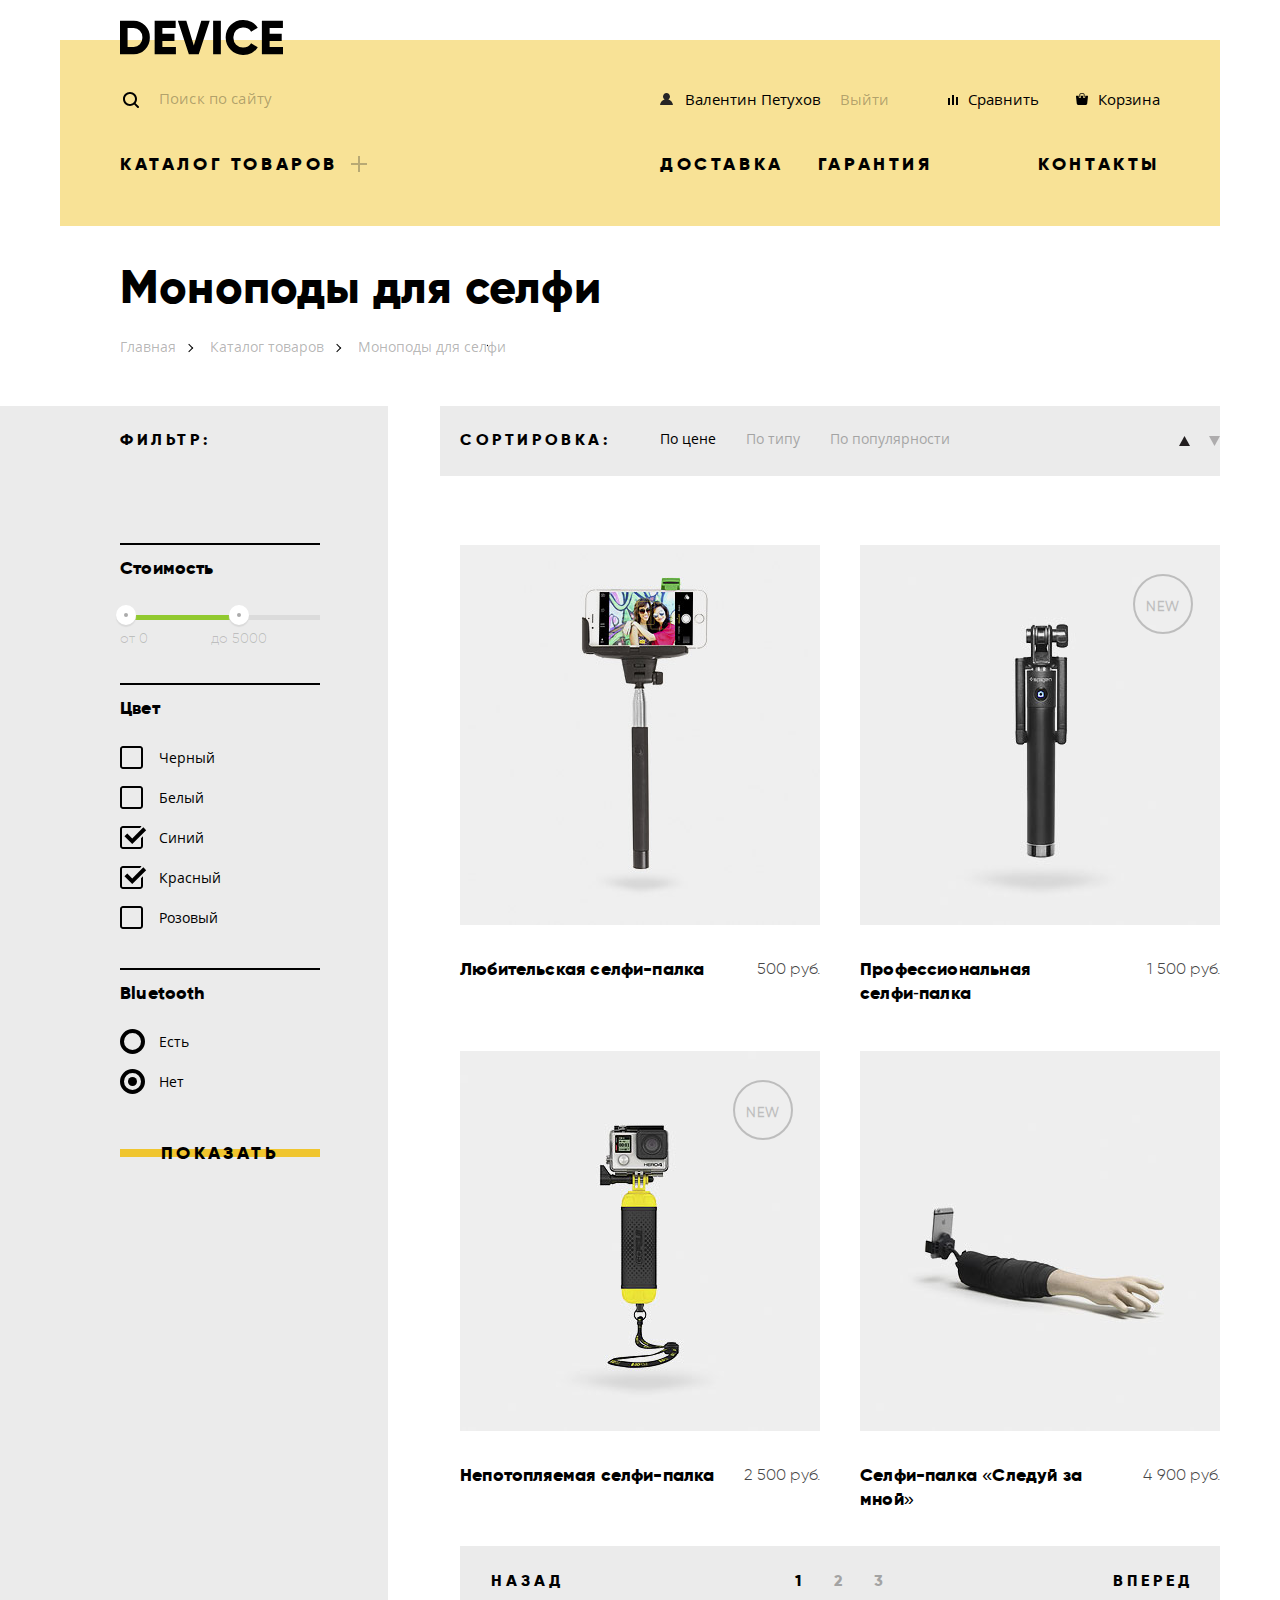
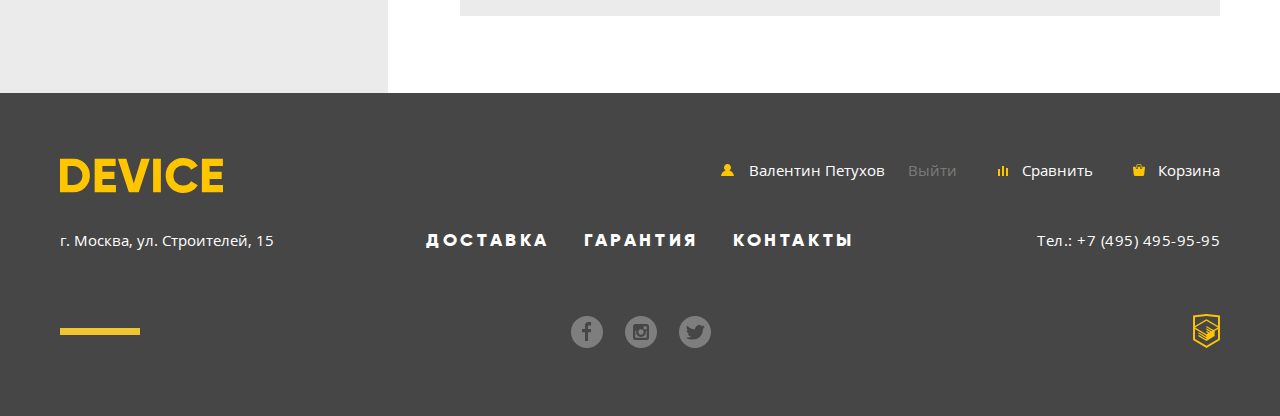
==== commit 808e010a: "Исправление ошибок" ====
--- a/catalog.html
+++ b/catalog.html
@@ -13,44 +13,46 @@
   <!--  -->
   <!-----------------------------------Шапка------------------------------------->
   <!--  -->
-  <header class="main-headline catalog-headline" id="header">
-    <h1 class="visually-hidden">DEVICE интернет-магазин гаджетов</h1>
-    <a href="index.html"><img class="header-logo" src="img/logo.svg" alt="DEVICE интернет-магазин гаджетов" width="163" height="35"></a>
-    <div class="box-user">
-      <form class="search" method="get" action="https://echo.htmlacademy.ru">
-        <input class="search-input" id="search-fld" type="search" name="search" placeholder="Поиск по сайту" required>
-        <button class="search-btn " type="submit">Найти</button>
-        <label class="search-lab" for="search-fld"><span class="visually-hidden">Поиск:</span></label>
-      </form>
-      <div class="box-user-inner">
-        <a class="login" href="#">Валентин Петухов</a>
-        <a class="log-out" href="#">Выйти</a>
-        <div class="box-user-purchase">
-          <a class="compare" href="#">Сравнить</a>
-          <a class="cart" href="#">Корзина</a>
-        </div>
-      </div>
-    </div>
-    <div class="box-nav">
-      <nav class="main-nav">
-        <h2 class="main-nav-header">Каталог товаров</h2>
-        <div class="main-nav-box">
-          <ul class="main-nav-list">
-            <li class="main-nav-item"><a href="#">Виртуальная реальность</a></li>
-            <li class="main-nav-item"><a href="#">Моноподы для селфи</a></li>
-            <li class="main-nav-item"><a href="#">Экшн-камеры</a></li>
-            <li class="main-nav-item"><a href="#">Фитнес-браслеты</a></li>
-            <li class="main-nav-item"><a href="#">Умные часы</a></li>
-            <li class="main-nav-item"><a href="#">Квадрокоптеры</a></li>
-          </ul>
-        </div>
-      </nav>
-      <div class="box-serv">
-        <a class="box-serv-deliver" href="index.html#serv">Доставка</a>
-        <a class="box-serv-warranty" href="index.html#serv">Гарантия</a>
-        <a class="box-serv-contacts" href="index.html#contacts">Контакты</a>
-      </div>
-    </div>
+  <header class="main-headline" id="header">
+   <div class="container container-headline catalog-headline">
+      <h1 class="visually-hidden">DEVICE интернет-магазин гаджетов</h1>
+     <a href="index.html"><img class="header-logo" src="img/logo.svg" alt="DEVICE интернет-магазин гаджетов" width="163" height="35"></a>
+     <div class="box-user">
+       <form class="search" method="get" action="https://echo.htmlacademy.ru">
+         <input class="search-input" id="search-fld" type="search" name="search" placeholder="Поиск по сайту" required>
+         <button class="search-btn " type="submit">Найти</button>
+         <label class="search-lab" for="search-fld"><span class="visually-hidden">Поиск:</span></label>
+       </form>
+       <div class="box-user-inner">
+         <a class="login" href="#">Валентин Петухов</a>
+         <a class="log-out" href="#">Выйти</a>
+         <div class="box-user-purchase">
+           <a class="compare" href="#">Сравнить</a>
+           <a class="cart" href="#">Корзина</a>
+         </div>
+       </div>
+     </div>
+     <div class="box-nav">
+       <nav class="main-nav">
+         <h2 class="main-nav-header">Каталог товаров</h2>
+         <div class="main-nav-box">
+           <ul class="main-nav-list">
+             <li class="main-nav-item"><a href="#">Виртуальная реальность</a></li>
+             <li class="main-nav-item"><a href="#">Моноподы для селфи</a></li>
+             <li class="main-nav-item"><a href="#">Экшн-камеры</a></li>
+             <li class="main-nav-item"><a href="#">Фитнес-браслеты</a></li>
+             <li class="main-nav-item"><a href="#">Умные часы</a></li>
+             <li class="main-nav-item"><a href="#">Квадрокоптеры</a></li>
+           </ul>
+         </div>
+       </nav>
+       <div class="box-serv">
+         <a class="box-serv-deliver" href="index.html#serv">Доставка</a>
+         <a class="box-serv-warranty" href="index.html#serv">Гарантия</a>
+         <a class="box-serv-contacts" href="index.html#contacts">Контакты</a>
+       </div>
+     </div>
+   </div>
   </header>
   <main class="catalog">
     <!-- ----------------------------Хлебные крошки---------------------------- -->
@@ -59,8 +61,8 @@
       <section class="breadcrumbs">
         <ul>
           <li class="breadcrumbs-item"><a href="index.html">Главная</a></li>
-          <li class="breadcrumbs-item"><span>Каталог товаров</span></li>
-          <li class="breadcrumbs-item"><span>Моноподы для селфи</span></li>
+          <li class="breadcrumbs-item"><a href="#">Каталог товаров</a></li>
+          <li class="breadcrumbs-item"><a href="catalog.html">Моноподы для селфи</a></li>
         </ul>
       </section>
     </div>
@@ -210,13 +212,13 @@
         </section>
         <!-- ================Пагинация==================== -->
         <div class="pagination">
-          <button class="pagination-btn pagination-btn-back">НАЗАД</button>
+          <a class="pagination-btn pagination-btn-back" href="#"><span>НАЗАД</span></a>
           <ul class="pagination-list">
             <li class="pagination-item pagination-item-active"><a href="#">1</a></li>
             <li class="pagination-item"><a href="#">2</a></li>
             <li class="pagination-item"><a href="#">3</a></li>
           </ul>
-          <button class="pagination-btn pagination-btn-forward">ВПЕРЕД</button>
+          <a class="pagination-btn pagination-btn-forward" href="#"><span>ВПЕРЕД</span></a>
         </div>
       </div>
     </div>
@@ -259,7 +261,7 @@
             </a>
           </li>
         </ul>
-        <a class="copy" href="https://htmlacademy.ru/"><img class="web-dev-logo" src="img/logo-html.svg" alt="Разработано: HTML Academy" width="27" height="34"></a>
+        <a class="copy" href="https://htmlacademy.ru/intensive/htmlcss"><img class="web-dev-logo" src="img/logo-html.svg" alt="Разработано: HTML Academy" width="27" height="34"></a>
       </div>
     </div>
   </footer>
--- a/css/style.css
+++ b/css/style.css
@@ -1,85 +1,89 @@
-/*body * {
+/*body *{
   outline: 1px solid;
 }
 
-body>* {
+body>*{
   background-color: rgba(255, 255, 0, .3);
 }
 
-slider-hits body>*>* {
+slider-hits body>*>*{
   background-color: rgba(0, 255, 0, .3);
 }
 
-body>*>*>* {
+body>*>*>*{
   background-color: rgba(0, 255, 255, .3);
 }
 
-body>*>*>*>* {
+body>*>*>*>*{
   background-color: rgba(0, 0, 255, .3);
 }
 
-body>*>*>*>*>* {
+body>*>*>*>*>*{
   background-color: rgba(255, 0, 255, .3);
 }*/
 
-@font-face {
+@font-face{
   font-family: "Gilroy";
   src: url(../fonts/gilroylight.woff2) format("woff2");
+  src: url(../fonts/gilroylight.woff) format("woff");
   font-variant: normal;
   font-stretch: normal;
   font-weight: normal;
   font-style: normal;
 }
 
-@font-face {
+@font-face{
   font-family: "Gilroy ExtraBold";
   src: url(../fonts/gilroyextrabold.woff2) format("woff2");
+  src: url(../fonts/gilroyextrabold.woff) format("woff");
   font-variant: normal;
   font-stretch: normal;
   font-weight: normal;
   font-style: normal;
 }
 
-@font-face {
+@font-face{
   font-family: "Open Sans";
   src: url(../fonts/opensans.woff2) format("woff2");
+  src: url(../fonts/opensans.woff) format("woff");
   font-variant: normal;
   font-stretch: normal;
   font-weight: normal;
   font-style: normal;
 }
 
-@font-face {
+@font-face{
   font-family: "Open Sans Light";
   src: url(../fonts/opensanslight.woff2) format("woff2");
+  src: url(../fonts/opensanslight.woff) format("woff");
   font-variant: normal;
   font-stretch: normal;
   font-weight: normal;
   font-style: normal;
 }
 
-@keyframes bounce {
-  0% {
+@keyframes bounce{
+  0%{
     transform: translateY(-2000px);
   }
 
-  70% {
+  70%{
     transform: translateY(30px);
   }
 
-  90% {
+  90%{
     transform: translateY(-10px);
   }
 
-  100% {
+  100%{
     transform: translateY(0);
   }
 }
 
-@keyframes shake {
+@keyframes shake{
 
   0%,
-  100% {
+  100%{
     transform: translateX(0);
   }
 
@@ -87,39 +91,33 @@
   30%,
   50%,
   70%,
-  90% {
+  90%{
     transform: translateX(-10px);
   }
 
   20%,
   40%,
   60%,
-  80% {
+  80%{
     transform: translateX(10px);
   }
 }
 
-.visually-hidden {
+.visually-hidden{
   position: absolute;
   overflow: hidden;
   clip: rect(0 0 0 0);
   width: 1px;
   height: 1px;
   margin: -1px;
-  padding: 0;
-  border: 0;
-}
-
-.container {
-  width: 1200px;
-  margin: 0 auto;
-  box-sizing: border-box;
-}
-
-body {
+  padding: 0px;
+  border: 0px;
+}
+
+body{
   margin: 0px;
   padding: 0px;
-  font-family: "Open Sans", Arial, sans-serif;
+  font-family: "Open Sans", "Arial", sans-serif;
   font-size: 15px;
   line-height: 24px;
   font-weight: 300;
@@ -127,18 +125,24 @@
   background-color: #fff;
 }
 
-a {
+.container{
+  width: 1200px;
+  margin: 0px auto;
+  box-sizing: border-box;
+}
+
+a{
   text-decoration: none;
   color: #000;
 }
 
 a:hover,
-button:hover {
+button:hover{
   opacity: 0.6;
 }
 
 a:active,
-button:active {
+button:active{
   opacity: 0.3;
 }
 
@@ -158,13 +162,13 @@
 .social ul,
 .services-menu,
 .services-list,
-.social {
+.social{
   list-style: inside none;
   padding: 0px;
   margin: 0px;
 }
 
-.search-input {
+.search-input{
   border: none;
   font-size: 15px;
   font-weight: 300;
@@ -196,8 +200,8 @@
 .item-filter h2,
 .item-form legend,
 .pagination-btn,
-.pagination-item {
-  font-family: "Gilroy ExtraBold", Arial, sans-serif;
+.pagination-item{
+  font-family: "Gilroy ExtraBold", "Arial", sans-serif;
   font-size: 18px;
   font-weight: 400;
   text-transform: uppercase;
@@ -205,12 +209,12 @@
 }
 
 .pop-goods-list,
-.item-form legend {
+.item-form legend{
   letter-spacing: 0.18px;
-  text-transform: initial;
-}
-
-.services-menu {
+  text-transform: inherit;
+}
+
+.services-menu{
   letter-spacing: 2.15px;
   line-height: 24px;
 }
@@ -220,13 +224,13 @@
 .benefits-header,
 .contacts-header,
 .delivery-item,
-.services-title {
+.services-title{
   font-size: 47px;
   line-height: 48px;
   letter-spacing: 0.21px;
 }
 
-.delivery-item {
+.delivery-item{
   font-size: 16px;
   line-height: 40px;
   list-style-position: inside;
@@ -234,7 +238,7 @@
 
 .benefits p,
 .contacts-sect p,
-.services-desc p {
+.services-desc p{
   line-height: 30px;
   margin: 0px;
 }
@@ -244,7 +248,7 @@
 .contacts-btn,
 .fb-submit,
 .btn-to-cart,
-.item-form-btn {
+.item-form-btn{
   font-size: 18px;
   line-height: 24px;
   text-transform: uppercase;
@@ -258,7 +262,7 @@
 .pop-brands,
 .box-services,
 .box-contacts,
-.box-ftr {
+.box-ftr{
   box-sizing: border-box;
   margin: auto;
   position: relative;
@@ -279,7 +283,7 @@
 .btn-to-cart:active,
 .item-form-btn:hover,
 .item-form-btn:focus,
-.item-form-btn:active {
+.item-form-btn:active{
   opacity: 1;
 }
 
@@ -288,7 +292,7 @@
 .contacts-btn,
 .fb-submit,
 .btn-to-cart,
-.item-form-btn {
+.item-form-btn{
   position: relative;
   text-align: center;
   letter-spacing: 3.4px;
@@ -303,11 +307,11 @@
 .contacts-btn::before,
 .fb-submit::before,
 .btn-to-cart::before,
-.item-form-btn::before {
+.item-form-btn::before{
   content: "";
   position: absolute;
   top: 50%;
-  left: 0;
+  left: 0px;
   width: 100%;
   height: 8px;
   margin-top: -4px;
@@ -321,10 +325,10 @@
 .contacts-btn:hover::before,
 .fb-submit:hover::before,
 .btn-to-cart:hover::before,
-.item-form-btn:hover::before {
+.item-form-btn:hover::before{
   top: 0px;
   height: 40px;
-  margin: 0;
+  margin: 0px;
   transition: all 0.3s linear;
 }
 
@@ -333,7 +337,7 @@
 .contacts-btn:active,
 .fb-submit:active,
 .btn-to-cart:active,
-.item-form-btn:active {
+.item-form-btn:active{
   color: rgba(0, 0, 0, 0.3);
   transition: all 0.1s linear;
 }
@@ -342,11 +346,15 @@
 .main-nav-header,
 .main-nav-list,
 .main-nav-item,
-.contacts {
+.contacts{
   margin: 0px;
 }
 
-.main-headline {
+.main-headline{
+  display: flex;
+  width: 1200px;
+}
+.container-headline{
   width: 1160px;
   display: flex;
   flex-direction: column;
@@ -355,22 +363,21 @@
   min-height: 300px;
   margin: 40px auto 0px;
   padding: 42px 60px 125px;
-  background-color: #f8e296;
-}
-
-.catalog-headline {
+  background-color: #f8e296
+}
+.catalog-headline{
   min-height: 186px;
   padding-bottom: 0px;
 }
 
-.header-logo {
+.header-logo{
   position: absolute;
   top: -20px;
   left: 60px;
 }
 
 /*----------------------------------1-line------------*/
-.box-user {
+.box-user{
   display: flex;
   width: 1040px;
   flex-direction: row;
@@ -379,7 +386,7 @@
   margin-bottom: 38px;
 }
 
-.box-user-inner {
+.box-user-inner{
   display: flex;
   flex-direction: row;
   flex-wrap: wrap;
@@ -389,98 +396,100 @@
   margin-top: 2px;
 }
 
-.box-user-purchase {
+.box-user-purchase{
   display: flex;
   width: 212px;
   flex-direction: row;
+  flex-wrap: wrap;
   justify-content: space-between;
   align-items: center;
 }
 
-.box-user .login {
+.box-user .login{
   padding-left: 25px;
   position: relative;
 }
 
-.box-user .log-out {
+.box-user .log-out{
   color: rgba(0, 0, 0, 0.3);
   margin-right: 40px;
 }
 
-.box-user .compare {
+.box-user .compare{
   position: relative;
   padding-left: 20px;
 }
 
-.box-user .cart {
+.box-user .cart{
   position: relative;
   padding-left: 22px;
   margin-left: auto;
 }
 
-.box-user-inner .login::before {
+.box-user-inner .login::before{
   content: url(../img/user.svg);
   position: absolute;
   left: 0px;
 }
 
-.box-user-inner .compare::before {
+.box-user-inner .compare::before{
   content: url(../img/compare.svg);
   position: absolute;
   left: 0px;
 }
 
-.box-user-inner .cart::before {
+.box-user-inner .cart::before{
   content: url(../img/cart.svg);
   position: absolute;
   left: 0px;
 }
 
 .log-out:hover,
-.log-out:focus {
+.log-out:focus{
   opacity: 1;
   color: rgba(0, 0, 0, 1);
 }
 
-.log-out:active {
+.log-out:active{
   opacity: 1;
   color: rgba(0, 0, 0, 0.1);
 }
 
 /*---------------------Форма поиска ----------------*/
-.search {
+.search{
   position: relative;
   margin-left: 37px;
   align-self: flex-start;
 }
 
-.search-input {
+.search-input{
   display: inline-block;
   position: relative;
   width: 300px;
+  min-height: 30px;
   background-color: transparent;
   cursor: pointer;
   z-index: 1;
 }
 
-.search-input:required {
+.search-input:required{
   box-shadow: none;
   border: none;
 }
 
-.search-input::placeholder {
+.search-input::placeholder{
   color: rgba(0, 0, 0, 0.3);
 }
 
-.search-input:hover::placeholder {
+.search-input:hover::placeholder{
   color: rgba(0, 0, 0, 0.6);
 }
 
-.search-input:focus::placeholder {
-  font-size: 0;
-}
-
-.search-lab {
+.search-input:focus::placeholder{
+  font-size: 0px;
+}
+
+.search-lab{
   width: 356px;
   height: 42px;
   position: absolute;
@@ -489,16 +498,18 @@
   cursor: pointer;
 }
 
-.search-lab::before {
+.search-lab::before{
   content: url(../img/search.svg);
   position: absolute;
   top: 8px;
   left: 0px;
+  width: 16px;
+  height: 16px;
   cursor: pointer;
 }
 
 .search-input:focus~.search-lab::after,
-.search-btn:active~.search-lab::after {
+.search-btn:active~.search-lab::after{
   content: "";
   position: absolute;
   bottom: 0px;
@@ -510,7 +521,7 @@
 }
 
 /*--------------Кнопка поиска----------------*/
-.search-btn {
+.search-btn{
   position: absolute;
   box-sizing: border-box;
   bottom: -9px;
@@ -528,26 +539,26 @@
 }
 
 .search-input:focus~.search-btn,
-.search-btn:focus {
+.search-btn:focus{
   max-height: 60px;
   padding: 14px 10px;
   visibility: visible;
   transition: all 0.2s linear;
 }
 
-.search-btn:hover {
+.search-btn:hover{
   opacity: 1;
   color: #ffffff;
   background-color: #000;
   transition: all 0.2s linear;
 }
 
-.search-btn:active {
+.search-btn:active{
   color: rgba(255, 255, 255, 0.3);
 }
 
 /*-------------------------------------2-line-------------------*/
-.box-nav {
+.box-nav{
   display: flex;
   width: 1040px;
   flex-direction: row;
@@ -556,59 +567,61 @@
 }
 
 .box-serv,
-.main-nav {
+.main-nav{
   display: flex;
   flex-direction: row;
   justify-content: space-between;
   flex-wrap: wrap;
 }
 
-.main-nav-header {
+.main-nav-header{
   padding-right: 32px;
   position: relative;
-}
-
-.box-serv {
+  box-sizing: border-box;
+  max-width: 520px;
+}
+
+.box-serv{
   justify-content: flex-start;
   width: 500px;
 }
 
-.box-serv-deliver {
-  margin-right: 30px;
-}
-
-.box-serv-contacts {
+.box-serv-deliver{
+  margin-right: 34px;
+}
+
+.box-serv-contacts{
   margin-left: auto;
 }
 
 /*-------------------Крест-----------*/
-.main-nav-header::before {
+.main-nav-header::before{
   content: "";
   position: absolute;
   width: 2px;
   height: 16px;
-  right: 8px;
-  top: 5px;
+  right: 10px;
+  top: 4px;
   background-color: #b8a974;
 }
 
-.main-nav-header::after {
+.main-nav-header::after{
   content: "";
   position: absolute;
   width: 2px;
   height: 16px;
-  right: 8px;
-  top: 5px;
+  right: 10px;
+  top: 4px;
   background-color: #b8a974;
   transform: rotate(90deg);
 }
 
 /*--------------------------Католог товаров---------------*/
-.main-nav {
-  position: relative;
-}
-
-.main-nav-box {
+.main-nav{
+  position: relative;
+}
+
+.main-nav-box{
   position: absolute;
   overflow: hidden;
   bottom: -163px;
@@ -618,7 +631,7 @@
   z-index: 2;
 }
 
-.main-nav-list {
+.main-nav-list{
   position: absolute;
   display: flex;
   flex-direction: column;
@@ -636,23 +649,23 @@
   transition: all 0.2s linear;
 }
 
-.main-nav-item a {
+.main-nav-item a{
   display: block;
   min-width: 141px;
   padding: 6px 59px 6px 0px;
 }
 
-.main-nav-item:nth-child(5) {
+.main-nav-item:nth-child(5){
   padding-bottom: 10px;
 }
 
 .main-nav-header:focus,
-.main-nav-header:hover {
+.main-nav-header:hover{
   cursor: pointer;
   opacity: 0.6;
 }
 
-.main-nav-header:active {
+.main-nav-header:active{
   cursor: pointer;
   opacity: 0.3;
 }
@@ -662,32 +675,33 @@
 .main-nav-list:focus,
 .main-nav-header:focus+.main-nav-box .main-nav-list,
 .main-nav-header:hover+.main-nav-box .main-nav-list,
-.main-nav-header:active+.main-nav-box .main-nav-list {
-  top: 0;
+.main-nav-header:active+.main-nav-box .main-nav-list{
+  top: 0px;
   transition: all 0.2s linear;
 }
 
 /*================================================Слайдер=========================*/
 
-.slider-hits {
+.slider-hits{
   top: -113px;
-  width: 1160px;
+  width: 1200px;
+  padding: 0px 20px 0px;
   margin-bottom: -6px;
 }
 
-.hit-item-box {
+.hit-item-box{
   display: none;
   min-height: 486px;
 }
 
 #hit-item-1:checked~.hit-item-box-1,
 #hit-item-2:checked~.hit-item-box-2,
-#hit-item-3:checked~.hit-item-box-3 {
+#hit-item-3:checked~.hit-item-box-3{
   display: flex;
   justify-content: space-between;
 }
 
-.hit-item-pic {
+.hit-item-pic{
   min-width: 526px;
   min-height: 486px;
   position: relative;
@@ -696,7 +710,7 @@
   align-items: center;
 }
 
-.hit-item-desc {
+.hit-item-desc{
   position: relative;
   display: flex;
   flex-direction: column;
@@ -706,7 +720,7 @@
   z-index: 1;
 }
 
-.hit-item-desc::before {
+.hit-item-desc::before{
   content: "";
   position: absolute;
   width: 100px;
@@ -715,117 +729,118 @@
   top: 37px;
 }
 
-.hit-item-box::after {
-  content: "";
-  font-family: "Gilroy ExtraBold", Arial, sans-serif;
+.hit-item-box::after{
+  content: "";
+  font-family: "Gilroy ExtraBold", "Arial", sans-serif;
   position: absolute;
   top: -11px;
-  right: 50px;
+  right: 70px;
   font-weight: 800;
   font-size: 179px;
   line-height: 179px;
   color: #fff;
 }
 
-.hit-item-box-1:after {
+.hit-item-box-1::after{
   content: "01";
 }
 
-.hit-item-box-2:after {
+.hit-item-box-2::after{
   content: "02";
 }
 
-.hit-item-box-3:after {
+.hit-item-box-3::after{
   content: "03";
 }
 
-.nav-slider {
+.nav-slider{
   position: absolute;
   display: flex;
   bottom: 147px;
-  right: 62px;
+  right: 82px;
   z-index: 2;
 }
 
-.nav-slider label {
+.nav-slider label{
   display: inline-block;
   width: 12px;
   height: 12px;
   margin-right: 21px;
   vertical-align: top;
-  background-image: url("../img/slider-button-off.svg");
+  background-image: url(../img/slider-button-off.svg);
   background-size: contain;
   cursor: pointer;
 }
 
 #hit-item-1:checked~.nav-slider label:nth-child(1),
 #hit-item-2:checked~.nav-slider label:nth-child(2),
-#hit-item-3:checked~.nav-slider label:nth-child(3) {
-  background-image: url("../img/slider-button-on.svg");
-}
-
-.slogan {
-  text-transform: initial;
+#hit-item-3:checked~.nav-slider label:nth-child(3){
+  background-image: url(../img/slider-button-on.svg);
+}
+
+.slogan{
+  text-transform: inherit;
   line-height: 56px;
   margin: 80px 0px 4px;
   width: 530px;
 }
 
-.slogan+p {
+.slogan+p{
   line-height: 30px;
   letter-spacing: 0.15px;
   margin-bottom: 175px;
   min-height: 95px;
-}
-
-.hit-about-btn {
-  position: absolute;
-  bottom: 130px;
+  width: 510px;
+}
+
+.hit-about-btn{
+  position: absolute;
+  bottom: 132px;
   min-width: 220px;
 }
 
-.list-feature {
+.list-feature{
   position: absolute;
   display: flex;
   justify-content: flex-start;
-  bottom: 9px;
+  bottom: 7px;
   left: -2px;
   max-width: 500px;
-  border: 0;
-  margin: 0;
-}
-
-.feature-box {
+  border: 0px;
+  margin: 0px;
+}
+
+.feature-box{
   display: flex;
   flex-direction: column-reverse;
 }
 
 .feature-box,
 dd,
-dt {
-  padding: 0;
-  margin: 0;
-}
-
-.feature-box {
+dt{
+  padding: 0px;
+  margin: 0px;
+}
+
+.feature-box{
   min-width: 140px;
 }
 
-.feature-box:nth-child(2) {
+.feature-box:nth-child(1){
   min-width: 160px;
 }
 
-dd {
-  font-family: Gilroy, Arial, sans-serif;
+dd{
+  font-family: "Gilroy", "Arial", sans-serif;
   font-size: 36px;
   font-weight: 300;
-  line-height: 48px;
+  line-height: 50px;
   letter-spacing: 0.36px;
   padding-bottom: 5px;
   text-align: left;
 }
 
-dt {
+dt{
   font-size: 13px;
   line-height: 20px;
   letter-spacing: 0.13px;
@@ -834,42 +849,43 @@
 }
 
 /*==============================================Популярные товары=======================*/
-.product-nav {
-  width: 1160px;
+.product-nav{
+  width: 1200px;
+  padding: 0px 20px 0px;
 }
 
 .pop-goods-item a:hover,
 .pop-goods-item a:focus,
-.pop-goods-item a:active {
+.pop-goods-item a:active{
   opacity: 1;
 }
 
-.pop-goods-list {
+.pop-goods-list{
   display: flex;
   flex-wrap: wrap;
   min-height: 238px;
   margin-bottom: 41px;
 }
 
-.pop-goods-item {
+.pop-goods-item{
   width: 160px;
   min-height: 238px;
   margin-bottom: 40px;
   margin-right: 40px;
 }
 
-.pop-goods-item:nth-child(6n) {
-  margin-right: 0;
-  position: relative;
-}
-
-.pop-goods-item a {
+.pop-goods-item:nth-child(6n){
+  margin-right: 0px;
+  position: relative;
+}
+
+.pop-goods-item a{
   display: block;
   width: 160px;
   min-height: 241px;
 }
 
-.pop-goods-item a::before {
+.pop-goods-item a::before{
   content: "";
   display: block;
   position: relative;
@@ -880,67 +896,69 @@
   transition: all 0.1s linear;
 }
 
-.pop-goods-item a:hover::before {
+.pop-goods-item a:hover::before{
   content: "";
   background: #f0c52e;
   transition: all 0.2s linear;
 }
 
-.pop-goods-item.pop-item-1 a::before {
+.pop-goods-item.pop-item-1 a::before{
   background-image: url(../img/popular-1.svg);
   background-position: 50% 50%;
   background-repeat: no-repeat;
 }
 
-.pop-goods-item.pop-item-2 a::before {
+.pop-goods-item.pop-item-2 a::before{
   background-image: url(../img/popular-2.svg);
   background-position: 50% 100%;
   background-repeat: no-repeat;
 }
 
-.pop-goods-item.pop-item-3 a::before {
+.pop-goods-item.pop-item-3 a::before{
   background-image: url(../img/popular-3.svg);
   background-position: 50% 50%;
   background-repeat: no-repeat;
 }
 
-.pop-goods-item.pop-item-4 a::before {
+.pop-goods-item.pop-item-4 a::before{
   background-image: url(../img/popular-4.svg);
   background-position: 50% 50%;
   background-repeat: no-repeat;
 }
 
-.pop-goods-item.pop-item-5 a::before {
+.pop-goods-item.pop-item-5 a::before{
   background-image: url(../img/popular-5.svg);
   background-position: 50% 50%;
   background-repeat: no-repeat;
 }
 
-.pop-goods-item.pop-item-6 a::before {
+.pop-goods-item.pop-item-6 a::before{
   background-image: url(../img/popular-6.svg);
   background-position: 50% 50%;
   background-repeat: no-repeat;
 }
 
-.pop-goods-item a:active {
+.pop-goods-item a:active{
   opacity: 0.3;
 }
 
 /*===================================================Сервис=================*/
-.services {
+.services{
   background-image: linear-gradient(#fff 100px, #e5e5e5 100px, #e5e5e5 100%);
   min-height: 388px;
+  min-width: 1200px;
   margin: 0px auto 94px;
 }
 
-.box-services {
+.box-services{
   display: flex;
   min-height: 388px;
   position: relative;
-  width: 1160px;
-}
-
-.services-menu {
+  width: 1200px;
+  padding: 0px 20px 0px;
+}
+
+.services-menu{
   position: relative;
   box-sizing: border-box;
   width: 284px;
@@ -949,7 +967,7 @@
   padding-bottom: 113px;
 }
 
-.services-menu::before {
+.services-menu::before{
   content: "";
   position: absolute;
   width: 7px;
@@ -960,7 +978,7 @@
 }
 
 /*-----------------Кнопки-------------*/
-.services-menu label {
+.services-menu label{
   display: block;
   position: relative;
   width: 160px;
@@ -973,11 +991,11 @@
   cursor: pointer;
 }
 
-.services-menu label::before {
+.services-menu label::before{
   content: "";
   position: absolute;
   top: 50%;
-  left: 0;
+  left: 0px;
   width: 160px;
   height: 8px;
   margin-top: -4px;
@@ -986,112 +1004,124 @@
   transition: all 0.1s linear;
 }
 
-.services-menu label:hover::before {
+.services-menu label:hover::before{
   top: 0px;
   height: 40px;
-  margin: 0;
+  margin: 0px;
   transition: all 0.3s linear;
 }
 
 #serv-ctr-1:checked~.services-menu label[for="serv-ctr-1"],
 #serv-ctr-2:checked~.services-menu label[for="serv-ctr-2"],
-#serv-ctr-3:checked~.services-menu label[for="serv-ctr-3"] {
+#serv-ctr-3:checked~.services-menu label[for="serv-ctr-3"]{
   color: #f7e184;
 }
 
 #serv-ctr-1:checked~.services-menu label[for="serv-ctr-1"]::before,
 #serv-ctr-2:checked~.services-menu label[for="serv-ctr-2"]::before,
-#serv-ctr-3:checked~.services-menu label[for="serv-ctr-3"]::before {
+#serv-ctr-3:checked~.services-menu label[for="serv-ctr-3"]::before{
   top: 0px;
-  margin: 0;
+  margin: 0px;
   height: 40px;
   background-color: #000000;
   transition: all 0.3s linear;
 }
 
-.services-menu label::after {
-  content: "";
-  position: absolute;
-  top: 0;
+.services-menu label::after{
+  content: "";
+  position: absolute;
+  top: 0px;
   left: 100%;
-  width: 0;
+  width: 0px;
   height: 40px;
   background-color: #000000;
 }
 
 #serv-ctr-1:checked~.services-menu label[for="serv-ctr-1"]::after,
 #serv-ctr-2:checked~.services-menu label[for="serv-ctr-2"]::after,
-#serv-ctr-3:checked~.services-menu label[for="serv-ctr-3"]::after {
+#serv-ctr-3:checked~.services-menu label[for="serv-ctr-3"]::after{
   content: "";
   width: 120px;
   transition: all 0.3s linear;
 }
 
 /*-----------------Описание услуг----------*/
-.services-desc {
+.services-desc{
   min-width: 760px;
   min-height: 194px;
+  margin: 25px 0px 76px 116px;
+/*  margin-top: 28px;
   margin-left: 116px;
-  margin-bottom: 76px;
-}
-
-.services-desc section {
+  margin-bottom: 76px;*/
+}
+
+.services-desc section{
   width: 760px;
   display: none;
   overflow: visible;
 }
 
 .services-desc h3,
-.services-desc p {
+.services-desc p{
   width: 460px;
 }
 
-.services-desc-1::before {
-  content: url("../img/delivery.svg");
-  position: absolute;
-  left: 958px;
+.services-desc p{
+padding-bottom: 20px;
+}
+
+.services-desc-1::before{
+  content: url(../img/delivery.svg);
+  position: absolute;
+  left: 978px;
   top: 86px;
-}
-
-.services-desc-2::before {
-  content: url("../img/warranty.svg");
-  position: absolute;
-  left: 943px;
+  width: 136px;
+  height: 164px;
+}
+
+.services-desc-2::before{
+  content: url(../img/warranty.svg);
+  position: absolute;
+  left: 963px;
   top: 60px;
-}
-
-.services-desc-3::before {
-  content: url("../img/credit.svg");
-  position: absolute;
-  left: 935px;
+  width: 171px;
+  height: 194px;
+}
+
+.services-desc-3::before{
+  content: url(../img/credit.svg);
+  position: absolute;
+  left: 955px;
   top: 61px;
+  width: 156px;
+  height: 186px;
 }
 
 #serv-ctr-1:checked~.services-desc .services-desc-1,
 #serv-ctr-2:checked~.services-desc .services-desc-2,
-#serv-ctr-3:checked~.services-desc .services-desc-3 {
+#serv-ctr-3:checked~.services-desc .services-desc-3{
   display: block;
 }
 
-.services-title {
-  padding-top: 26px;
-  text-transform: initial;
+.services-title{
+  text-transform: inherit;
   margin-bottom: 31px;
 }
 
 /*===================================================Бренды==============*/
-.pop-brands {
-  width: 1160px;
+.pop-brands{
+  width: 1200px;
+  padding: 0px 20px 0px;
   margin: 0px auto 87px;
 }
 
 .pop-brands-list a:hover,
 .pop-brands-list a:focus,
-.pop-brands-list a:active {
+.pop-brands-list a:active{
   opacity: 1;
 }
 
-.pop-brands ul {
+.pop-brands ul{
   display: flex;
   flex-direction: row;
   position: relative;
@@ -1100,79 +1130,79 @@
   padding: 0px;
 }
 
-.pop-brands-list img {
+.pop-brands-list img{
   opacity: 0.2;
 }
 
-.pop-brand-item-1::before {
+.pop-brand-item-1::before{
   content: url(../img/logo-brand1.png);
   display: block;
   position: absolute;
   opacity: 0;
 }
 
-.pop-brand-item-2::before {
+.pop-brand-item-2::before{
   content: url(../img/logo-brand2.png);
   display: block;
   position: absolute;
   opacity: 0;
 }
 
-.pop-brand-item-3::before {
+.pop-brand-item-3::before{
   content: url(../img/logo-brand3.png);
   display: block;
   position: absolute;
   opacity: 0;
 }
 
-.pop-brand-item-4::before {
+.pop-brand-item-4::before{
   content: url(../img/logo-brand4.png);
   display: block;
   position: absolute;
   opacity: 0;
 }
 
-.pop-brands-list a:hover::before {
+.pop-brands-list a:hover::before{
   opacity: 1;
   transition: all 0.2s linear;
 }
 
-.pop-brands-list img:hover {
+.pop-brands-list img:hover{
   opacity: 0;
   transition: all 0.2s linear;
 }
 
 /*==========================================О нас, Контакты=================*/
-.box-contacts p {
+.box-contacts p{
   color: #464646;
 }
 
-.box-contacts {
+.box-contacts{
   display: flex;
   flex-flow: row;
   justify-content: space-between;
-  width: 1160px;
-  padding-bottom: 96px;
+  width: 1200px;
+  padding: 0px 20px 96px;
   margin: 0px auto 82px;
 }
 
 .contacts-sect,
-.benefits {
+.benefits{
   display: flex;
   flex-direction: column;
   align-items: flex-start;
 }
 
-.benefits {
+.benefits{
   width: 500px;
 }
 
-.contacts-sect {
+.contacts-sect{
   width: 560px;
 }
 
 .benefits::before,
-.contacts-sect::before {
+.contacts-sect::before{
   content: "";
   position: absolute;
   width: 80px;
@@ -1180,32 +1210,36 @@
   background-color: #000;
 }
 
-.box-contacts h2 {
+.box-contacts h2{
   margin-top: 51px;
   margin-bottom: 44px;
-  text-transform: initial;
+  text-transform: inherit;
   text-indent: 1px;
-}
-
-.benefits p {
+  max-width: 500px;
+}
+
+.benefits p{
   margin-bottom: 31px;
-}
-
-.benefits p:nth-child(3) {
+  max-width: 500px;
+
+}
+
+.benefits p:nth-child(3){
   margin-bottom: 63px;
 }
 
-.contacts-sect p {
+.contacts-sect p{
   margin-bottom: 39px;
-}
-
-.delivery-item {
-  position: relative;
-  text-transform: initial;
+  max-width: 560px;
+}
+
+.delivery-item{
+  position: relative;
+  text-transform: inherit;
   text-indent: 35px;
 }
 
-.delivery-item::before {
+.delivery-item::before{
   content: "";
   position: absolute;
   box-sizing: border-box;
@@ -1219,102 +1253,102 @@
   opacity: 0.12;
 }
 
-.about-btn {
-  position: absolute;
-  bottom: 0;
-}
-
-.contacts-btn-js {
-  position: absolute;
-  bottom: 0;
+.about-btn{
+  position: absolute;
+  bottom: 0px;
+}
+
+.contacts-btn-js{
+  position: absolute;
+  bottom: 0px;
 }
 
 /*===================================================Подвал=================*/
 
-footer {
+footer{
   min-height: 323px;
+  min-width: 1200px;
   background-color: #464646;
   color: #fff;
 }
 
-footer a {
+footer a{
   color: #fff;
 }
 
-.box-ftr {
-  width: 1160px;
+.box-ftr{
+  width: 1200px;
+  min-height: 323px;
+  padding: 65px 20px 126px;
   position: relative;
   flex-direction: column;
   align-items: center;
-  min-height: 323px;
-  padding: 65px 0px 126px;
 }
 
 /*-----------------------------1=line------------*/
 
-.login-ftr::before {
+.login-ftr::before{
   content: url(../img/user-ftr.svg);
   position: absolute;
   left: 0px;
 }
 
-.compare-ftr::before {
+.compare-ftr::before{
   content: url(../img/compare-ftr.svg);
   position: absolute;
   left: 4px;
 }
 
-.cart-ftr::before {
+.cart-ftr::before{
   content: url(../img/cart-ftr.svg);
   position: absolute;
   left: 3px;
 }
 
-.box-ftr-1 {
+.box-ftr-1{
   position: relative;
   display: flex;
   justify-content: flex-end;
   align-items: center;
   flex-wrap: wrap;
-  margin-bottom: 27px;
-  padding-left: 190px;
-}
-
-.footer-logo {
-  position: absolute;
-  left: 0;
+  margin-bottom: 28px;
+}
+
+.footer-logo{
+  position: absolute;
+  left: 0px;
   top: 0px;
 }
 
 .cart-ftr,
 .compare-ftr,
 .login-ftr,
-.log-out-ftr {
+.log-out-ftr{
   padding-bottom: 18px;
-  padding-left: 27px;
+  padding-left: 28px;
   margin-left: 37px;
   position: relative;
 }
 
-.log-out-ftr {
+.log-out-ftr{
   padding-left: 0px;
-  margin-left: 25px;
+  margin-left: 23px;
   color: rgba(255, 255, 255, 0.3);
 }
 
 .log-out-ftr:hover,
-.log-out-ftr:focus {
+.log-out-ftr:focus{
   opacity: 1;
   color: rgba(255, 255, 255, 1);
 }
 
-.log-out-ftr:active {
+.log-out-ftr:active{
   opacity: 1;
   color: rgba(255, 255, 255, 0.1);
 }
 
 /*-----------------------------2=line------------*/
-.box-ftr-2 {
+.box-ftr-2{
   position: relative;
   display: flex;
   justify-content: space-between;
@@ -1322,7 +1356,7 @@
   margin-bottom: 34px;
 }
 
-.services-list {
+.services-list{
   display: flex;
   position: relative;
   justify-content: center;
@@ -1331,12 +1365,12 @@
   max-width: 600px;
 }
 
-.adr {
+.adr{
   font-style: inherit;
   width: 240px;
 }
 
-.phone {
+.phone{
   order: 1;
   margin-left: 39px;
   letter-spacing: 0.5px;
@@ -1344,22 +1378,22 @@
   text-align: right;
 }
 
-.services-list-item {
-  margin: 0px 15px 0px;
+.services-list-item{
+  margin: 0px 17px 0px;
 }
 
 /*-----------------------------3=line------------*/
-.box-ftr-3 {
+.box-ftr-3{
   position: absolute;
   display: flex;
   justify-content: space-between;
   align-items: center;
   flex-wrap: wrap;
-  width: 100%;
+  width: 1160px;
   bottom: 67px;
 }
 
-.box-ftr-3:before {
+.box-ftr-3::before{
   content: "";
   width: 80px;
   height: 7px;
@@ -1367,13 +1401,13 @@
   margin-bottom: 0px;
 }
 
-.social {
+.social{
   display: flex;
   justify-content: space-between;
   align-items: center;
 }
 
-[class^="social-link"] {
+[class^="social-link"]{
   display: block;
   position: relative;
   width: 32px;
@@ -1381,39 +1415,39 @@
   margin: 0px 11px 0px;
 }
 
-.social-link-1::before {
+.social-link-1::before{
   content: url(../img/facebook-icon.svg);
 }
 
-.social-link-2::before {
+.social-link-2::before{
   content: url(../img/instagram-icon.svg);
 }
 
-.social-link-3::before {
+.social-link-3::before{
   content: url(../img/twitter-icon.svg);
 }
 
-[class^="social-link"] {
+[class^="social-link"]{
   opacity: 0.3;
 }
 
 [class^="social-link"]:hover,
-[class^="social-link"]:hover {
+[class^="social-link"]:hover{
   opacity: 0.6;
 }
 
-[class^="social-link"]:active {
+[class^="social-link"]:active{
   opacity: 0.1;
 }
 
-.copy {
+.copy{
   margin-left: 51px;
   width: 27px;
   height: 35px;
 }
 
 /*==================================Форма обратной связи===========*/
-.modal {
+.modal{
   box-shadow: 0 10px 20px rgba(4, 6, 6, 0.2);
   background: #fff;
   position: fixed;
@@ -1423,34 +1457,34 @@
   display: none;
 }
 
-.modal-map {
+.modal-map{
   width: 960px;
   height: 560px;
   margin-left: -480px;
   margin-top: -280px;
 }
 
-.modal-map-frame {
+.modal-map-frame{
   border: none;
 }
 
-.modal-fb {
+.modal-fb{
   width: 960px;
   min-height: 553px;
   margin-left: -480px;
   margin-top: -277px;
 }
 
-.modal-show {
+.modal-show{
   display: block;
   animation: bounce 0.6s;
 }
 
-.modal-error {
+.modal-error{
   animation: shake 0.6s;
 }
 
-.fb-form {
+.fb-form{
   box-sizing: border-box;
   display: flex;
   flex-direction: row;
@@ -1462,19 +1496,19 @@
   padding-bottom: 150px;
 }
 
-[class^="fb-form-ct"] {
+[class^="fb-form-ct"]{
   width: 360px;
   min-height: 75px;
   margin-bottom: 33px;
 }
 
-.fb-form-ct3 {
+.fb-form-ct3{
   width: 100%;
   min-height: 181px;
   margin-bottom: 0px;
 }
 
-.modal-close {
+.modal-close{
   position: absolute;
   width: 56px;
   height: 56px;
@@ -1487,7 +1521,7 @@
   cursor: pointer;
 }
 
-.fb-form input {
+.fb-form input{
   background-color: #f2f2f2;
   box-sizing: border-box;
   width: 360px;
@@ -1498,7 +1532,7 @@
   text-indent: 20px;
 }
 
-.fb-form textarea {
+.fb-form textarea{
   background-color: #f2f2f2;
   box-sizing: border-box;
   width: 100%;
@@ -1511,33 +1545,33 @@
 
 .fb-form textarea:hover,
 .fb-form input:hover,
-.fb-form input:required:hover {
+.fb-form input:required:hover{
   background-color: rgba(230, 230, 230, 0.8);
 }
 
 .fb-form textarea:focus,
-.fb-form input:focus {
+.fb-form input:focus{
   background-color: #ffffff;
   border: 3px solid rgba(240, 197, 46, 0.5);
   outline: none;
 }
 
-.fb-form input:invalid {
+.fb-form input:invalid{
   background-color: rgba(237, 181, 181, 1.0);
   box-shadow: none
 }
 
 .fb-form textarea::placeholder,
-.fb-form input::placeholder {
+.fb-form input::placeholder{
   color: rgba(70, 70, 70, 0.4);
 }
 
-.fb-form label {
-  font-family: "Gilroy ExtraBold", Arial, sans-serif;
+.fb-form label{
+  font-family: "Gilroy ExtraBold", "Arial", sans-serif;
   font-size: 18px;
 }
 
-.fb-submit {
+.fb-submit{
   background-color: transparent;
   border: none;
   position: absolute;
@@ -1550,66 +1584,58 @@
 
 /*==================================Каталог==================*/
 
-.container-main {
+.catalog{
+  min-width: 1200px;
+  margin: 0px auto;
+}
+.container-main{
   display: flex;
   justify-content: space-between;
 }
-
 /*-------------------хлебные крошки-------------*/
-.catalog-title {
-  text-transform: initial;
+.catalog-title{
+  text-transform: inherit;
   padding: 0px 60px 0px;
   margin: 37px 20px 24px;
   box-sizing: border-box;
 }
 
-.breadcrumbs {
+.breadcrumbs{
   box-sizing: border-box;
-  padding: 0px 55px 0px;
+  padding: 0px 60px 0px;
   margin: 0px 20px 47px;
 }
 
-.breadcrumbs ul {
+.breadcrumbs ul{
   display: flex;
   flex-wrap: wrap;
 }
 
-.breadcrumbs-item {
+.breadcrumbs-item{
   font-size: 14px;
   position: relative;
-  padding-right: 39px;
+  padding-right: 34px;
   cursor: pointer;
   color: rgba(0, 0, 0, 0.3);
 }
 
-.breadcrumbs-item a {
+.breadcrumbs-item a{
   opacity: 1;
   color: rgba(0, 0, 0, 0.3);
 }
 
 .breadcrumbs-item a:hover,
-.breadcrumbs-item a:focus {
+.breadcrumbs-item a:focus{
   opacity: 1;
   color: rgba(0, 0, 0, 0.6);
 }
 
-.breadcrumbs-item a:active {
+.breadcrumbs-item a:active{
   opacity: 1;
   color: rgba(0, 0, 0, 0.1);
 }
 
-.breadcrumbs-item:hover,
-.breadcrumbs-item:focus {
-
-  color: rgba(0, 0, 0, 0.6);
-}
-
-.breadcrumbs-item:active {
-
-  color: rgba(0, 0, 0, 0.1);
-}
-
-.breadcrumbs-item::before {
+.breadcrumbs-item::before{
   content: "";
   position: absolute;
   top: 10px;
@@ -1621,26 +1647,32 @@
   transform: rotate(45deg);
 }
 
-.breadcrumbs-item:last-child {
+.breadcrumbs-item:last-child{
   padding-right: 0px;
 }
 
-.breadcrumbs-item:last-child::before {
+.breadcrumbs-item:last-child::before{
   content: "";
   width: 0px;
   height: 0px;
 }
 
 /*------------------------Список товаров----------------*/
-.items-list {
+.items{
+  width: 780px;
+  padding: 0px;
+  margin: 0px;
+  margin-bottom: 9px;
+}
+.items-list{
   display: flex;
   flex-wrap: wrap;
+  align-items: flex-start;
   padding: 0px;
-  margin: 15px 0px 10px;
-
-}
-
-.item {
+  margin: 0px;
+}
+
+.item{
   display: flex;
   flex-direction: column;
   position: relative;
@@ -1648,30 +1680,33 @@
   margin-bottom: 26px;
   width: 360px;
 }
-
-.item-hover {
+.item:nth-child(even){
+  margin-right: 0px;
+}
+
+.item-hover{
   display: none;
   z-index: 2;
 }
 
-.item-image {
+.item-image{
   padding-bottom: 32px;
 }
 
-.item-info {
+.item-info{
   display: flex;
   justify-content: space-between;
 }
 
-.item-name {
-  text-transform: initial;
+.item-name{
+  text-transform: inherit;
   letter-spacing: 0.18px;
-  margin: 0;
+  margin: 0px;
   margin-right: 20px;
 }
 
-.item-price {
-  font-family: Gilroy;
+.item-price{
+  font-family: "Gilroy", "Arial", sans-serif;;
   font-size: 16px;
   font-weight: 300;
   line-height: 24px;
@@ -1679,7 +1714,7 @@
   color: #464646;
 }
 
-.item-new {
+.item-new{
   position: absolute;
   top: 29px;
   right: 27px;
@@ -1699,65 +1734,101 @@
   opacity: 0.2;
 }
 
-.item-hover {
+.item-hover{
   position: absolute;
   display: none;
   flex-direction: column;
   align-items: center;
-  top: 0;
-  left: 0;
+  top: 0px;
+  left: 0px;
   width: 360px;
   height: 380px;
   background-color: rgba(238, 238, 238, 0.7);
 }
 
-.btn-to-cart {
+.btn-to-cart{
   margin-top: 50%;
   min-width: 200px;
   margin-bottom: 33px;
 }
 
-.item:hover .item-hover {
-  display: flex;
-}
-
-.btn-to-compare {
+.item:hover .item-hover{
+  display: flex;
+}
+
+.btn-to-compare{
   opacity: 0.5;
 }
 
-.btn-to-compare:hover {
+.btn-to-compare:hover{
   opacity: 1;
 }
 
-.btn-to-compare:active {
+.btn-to-compare:active{
   opacity: 0.2;
 }
 
 /*--------------------------Сортировка-------------*/
-.container-goods {
+.container-goods{
   display: flex;
   flex-wrap: wrap;
-  width: 800px;
-  padding-bottom: 50px;
-}
-
-.sorting {
-  position: relative;
+  width: 780px;
+  padding-right: 20px;
+}
+
+.sorting{
   display: flex;
   flex-wrap: wrap;
-  align-items: center;
-  width: 800px;
+  align-items: flex-start;
+  position: relative;
+  box-sizing: border-box;
+  width: 780px;
   min-height: 70px;
-  margin-bottom: 33px;
+  padding-top: 20px;
+  margin-bottom: 49px;
   background-color: #ebebeb;
 }
 
+.sorting h2{
+  font-size: 16px;
+  margin: 0px;
+  padding-left: 20px;
+  padding-right: 51px;
+  padding-top: 2px;
+  max-width: 220px;
+  box-sizing: border-box;
+}
 .sorting-type,
-.sorting-order {
-  display: flex;
-}
-
-.sorting::before {
+.sorting-order{
+  display: flex;
+  flex-wrap: wrap;
+}
+.sorting-type{
+  max-width: 475px;
+}
+.sorting-order{
+  justify-content: flex-end;
+  margin-left: auto;
+  max-width: 70px;
+}
+.type-item{
+  margin-right: 30px;
+  padding-top: 4px;
+  padding-bottom: 3px;
+  font-size: 14px;
+  line-height: 18px;
+  font-weight: 400;
+}
+.order-up,
+.order-down{
+  position: relative;
+  display: flex;
+  width: 11px;
+  height: 10px;
+  margin: 10px 0px 10px 19px;
+}
+
+/*.sorting::before{
   content: "";
   position: absolute;
   top: 0px;
@@ -1768,7 +1839,7 @@
   z-index: -1;
 }
 
-.sorting::after {
+.sorting::after{
   content: "";
   position: absolute;
   top: 0px;
@@ -1777,106 +1848,72 @@
   height: 100%;
   background-color: rgba(0, 0, 0, 0.08);
   z-index: -1;
-}
-
-.sorting-type,
-.sorting-order {
-  display: flex;
-  flex-wrap: wrap;
-}
-
-.sorting h2 {
-  font-size: 16px;
-  padding-left: 20px;
-  padding-right: 53px;
-}
-
-.sorting-order {
-  margin-left: auto;
-  margin-right: 20px;
-}
-
-.type-item {
-  margin-right: 28px;
-  padding-bottom: 4px;
-  font-size: 14px;
-  line-height: 18px;
-  font-weight: 400;
-}
-
-.type-item a {
+}*/
+
+.type-item a{
   opacity: 0.3;
 }
 
-.type-item-active a {
+.type-item-active a{
   opacity: 1;
 }
 
 .type-item a:hover,
-.type-item a:focus {
+.type-item a:focus{
   opacity: 0.6;
 }
 
-.type-item a:active {
+.type-item a:active{
   opacity: 1;
 }
 
-.order-up,
-.order-down {
-  position: relative;
-  display: flex;
+.order-up::before{
+  content: "";
+  top: 0px;
+  left: 0px;
+  position: absolute;
   width: 11px;
   height: 10px;
-  margin-left: 19px;
-}
-
-.order-up::before {
-  content: "";
-  top: 0;
-  left: 0;
+  background-image: url(../img/icon-up-dir.svg);
+  background-repeat: no-repeat;
+}
+
+.order-down::before{
+  content: "";
+  top: 0px;
+  left: 0px;
   position: absolute;
   width: 11px;
   height: 10px;
-  background-image: url("../img/icon-up-dir.svg");
+  background-image: url(../img/icon-down-dir.svg);
   background-repeat: no-repeat;
 }
 
-.order-down::before {
-  content: "";
-  top: 0;
-  left: 0;
-  position: absolute;
-  width: 11px;
-  height: 10px;
-  background-image: url("../img/icon-down-dir.svg");
-  background-repeat: no-repeat;
-}
-
-.order-item a {
+.order-item a{
   opacity: 0.3;
 }
 
-.order-item-active a {
+.order-item-active a{
   opacity: 1;
 }
 
 .order-item a:hover,
-.order-item a:focus {
+.order-item a:focus{
   opacity: 0.4;
 }
 
-.order-item a:active {
+.order-item a:active{
   opacity: 1;
 }
 
 /*==================================Фильтр товаров==================*/
-.item-filter {
+.item-filter{
   width: 328px;
-  margin-left: 20px;
-  position: relative;
-}
-
-.item-filter::before {
+  padding-left: 20px;
+  position: relative;
+}
+
+.item-filter::before{
   content: "";
   position: absolute;
   top: 0px;
@@ -1887,19 +1924,19 @@
   z-index: -2;
 }
 
-.item-form fieldset {
+.item-form fieldset{
   box-sizing: border-box;
   position: relative;
   border: none;
-  margin: 0;
-  padding: 0;
-}
-
-.item-form legend {
-  position: relative;
-}
-
-.item-form legend:before {
+  margin: 0px;
+  padding: 0px;
+}
+
+.item-form legend{
+  position: relative;
+}
+
+.item-form legend::before{
   content: "";
   position: absolute;
   top: -13px;
@@ -1910,44 +1947,44 @@
   z-index: 1;
 }
 
-.item-filter h2 {
+.item-filter h2{
   font-size: 16px;
-  margin: 0;
+  margin: 0px;
   padding: 22px 28px 22px 60px;
 }
 
-.item-form {
+.item-form{
   padding-left: 60px;
   padding-top: 82px;
   width: 200px;
 }
 
 /*-----------------------price range----------*/
-.item-form .price-adjust {
+.item-form .price-adjust{
   display: flex;
   flex-direction: column;
   min-height: 140px;
 }
 
-.price-adjust legend {
+.price-adjust legend{
   padding-bottom: 35px;
 }
 
-.price-controls {
+.price-controls{
   position: relative;
   display: flex;
   flex-direction: column;
   padding-bottom: 5px;
 }
 
-.price-scale {
+.price-scale{
   height: 2px;
   padding-bottom: 3px;
   background-image: linear-gradient(to right, #91c92f 60%, #dbdbdb 60%, #dbdbdb 100%);
 }
 
 .price-min-tab,
-.price-max-tab {
+.price-max-tab{
   position: absolute;
   box-sizing: border-box;
   width: 20px;
@@ -1960,65 +1997,65 @@
 }
 
 .price-min-tab:active,
-.price-max-tab:active {
+.price-max-tab:active{
   width: 22px;
   height: 22px;
   border: 9px solid #ffffff;
 }
 
-.price-min-tab {
+.price-min-tab{
   top: -10px;
   left: -4px;
 }
 
-.price-max-tab {
+.price-max-tab{
   top: -10px;
   left: 109px;
 }
 
 .price-label-min,
-.price-label-max {
+.price-label-max{
   font-family: "Gilroy", "Arial", sans-serif;
   font-size: 14px;
   line-height: 24px;
   font-weight: 300;
-  letter-spacing: 0;
+  letter-spacing: 0px;
   color: rgba(0, 0, 0, 0.2);
 }
 
-.price-label-min {
+.price-label-min{
   flex-grow: 1;
   padding-right: 18px;
 }
 
-.price-label-max {
+.price-label-max{
   flex-grow: 1;
 }
 
-.price-input {
+.price-input{
   width: 50px;
-  margin: 0;
-  padding: 0;
+  margin: 0px;
+  padding: 0px;
   font-weight: 300;
   font-size: 14px;
   line-height: 24px;
   font-family: "Gilroy", "Arial", sans-serif;
   color: rgba(0, 0, 0, 0.2);
-  letter-spacing: 0;
+  letter-spacing: 0px;
   background: none;
-  border: 0;
+  border: 0px;
 }
 
 /*-------------------------Цвет--------------*/
-.color-chbox legend {
+.color-chbox legend{
   padding-bottom: 18px;
 }
 
-.item-form .color-chbox {
+.item-form .color-chbox{
   padding-bottom: 43px;
 }
 
-.chbox-label {
+.chbox-label{
   position: relative;
   font-size: 14px;
   line-height: 40px;
@@ -2026,17 +2063,17 @@
   cursor: pointer;
 }
 
-.chbox-label::before {
+.chbox-label::before{
   content: "";
   position: absolute;
   bottom: 2px;
   left: 0px;
   width: 23px;
   height: 23px;
-  background-image: url("../img/checkbox-off.svg");
-}
-
-.chbox-label::after {
+  background-image: url(../img/checkbox-off.svg);
+}
+
+.chbox-label::after{
   content: "";
   position: absolute;
   bottom: 2px;
@@ -2044,47 +2081,47 @@
   display: none;
   width: 27px;
   height: 23px;
-  background-image: url("../img/checkbox-on.svg");
+  background-image: url(../img/checkbox-on.svg);
 }
 
 .chbox-input:disabled+.chbox-label,
-.chbox-input:checked:disabled+.chbox-label {
+.chbox-input:checked:disabled+.chbox-label{
   color: #a6a6a6;
 }
 
 .chbox-input:disabled+.chbox-label::before,
 .chbox-input:checked:disabled+.chbox-label::before,
-.chbox-input:checked:disabled+.chbox-label::after {
+.chbox-input:checked:disabled+.chbox-label::after{
   opacity: 0.25;
 }
 
-.chbox-input:checked+.chbox-label::before {
+.chbox-input:checked+.chbox-label::before{
   display: none;
 }
 
-.chbox-input:checked+.chbox-label::after {
+.chbox-input:checked+.chbox-label::after{
   display: block;
 }
 
 .chbox-label:hover::before,
-.chbox-label:hover::after {
+.chbox-label:hover::after{
   opacity: 0.6;
 }
 
-.chbox-input:focus+.chbox-label {
+.chbox-input:focus+.chbox-label{
   outline: 1px dotted #212121;
 }
 
 /*-------------------------Bluetooth-----------*/
-.item-form .option-radio {
+.item-form .option-radio{
   padding-bottom: 31px;
 }
 
-.option-radio legend {
+.option-radio legend{
   padding-bottom: 17px;
 }
 
-.radio-label {
+.radio-label{
   position: relative;
   padding: 4px 0px 4px 39px;
   font-size: 14px;
@@ -2092,7 +2129,7 @@
   cursor: pointer;
 }
 
-.radio-label::before {
+.radio-label::before{
   content: "";
   position: absolute;
   bottom: 1px;
@@ -2104,7 +2141,7 @@
   border-radius: 12.5px;
 }
 
-.radio-label::after {
+.radio-label::after{
   content: "";
   position: absolute;
   top: 9px;
@@ -2116,102 +2153,104 @@
   border-radius: 4.5px;
 }
 
-.radio-input:checked+.radio-label::after {
+.radio-input:checked+.radio-label::after{
   display: block;
 }
 
 .radio-input:disabled+.radio-label,
-.radio-input:checked:disabled+.radio-label {
+.radio-input:checked:disabled+.radio-label{
   color: #a6a6a6;
 }
 
 .radio-input:disabled+.radio-label::before,
-.radio-input:checked:disabled+.radio-label::before {
+.radio-input:checked:disabled+.radio-label::before{
   opacity: 0.25;
 }
 
 .radio-label:hover::before,
-.radio-label:hover::after {
+.radio-label:hover::after{
   opacity: 0.6;
 }
 
 .radio-label:active::before,
-.radio-label:active::after {
+.radio-label:active::after{
   opacity: 1;
 }
 
-.radio-input:focus+.radio-label {
+.radio-input:focus+.radio-label{
   outline: 1px dotted #212121;
 }
 
-.item-form-btn {
+.item-form-btn{
   background-color: transparent;
   border: none;
   min-width: 200px;
 }
 
 /*--------------------Пагинация--------------*/
-.pagination {
+.pagination{
   display: flex;
   justify-content: space-between;
   align-items: center;
   width: 760px;
   min-height: 70px;
+  margin-left: 20px;
+  margin-bottom: 77px;
   background-color: #ebebeb;
-  margin: 0px 20px 27px 20px;
 }
 
 .pagination-btn,
-.pagination-item {
+.pagination-item{
   font-size: 16px;
-}
-
-.pagination-btn {
-  display: block;
-  border: none;
+  text-align: center;
+}
+
+.pagination-btn{
+  display: flex;
+  align-items: center;
+  justify-content: center;
   width: 134px;
   height: 100%;
   letter-spacing: 4px;
   cursor: pointer;
-  background-color: transparent;
-}
-
-.pagination-list {
+}
+
+.pagination-list{
   display: flex;
   justify-content: center;
   align-items: center;
-  margin: 0;
-  padding: 0;
-}
-
-.pagination-item {
+  margin: 0px;
+  padding: 0px;
+}
+
+.pagination-item{
   width: 40px;
   text-align: center;
 }
 
-.pagination-btn:hover {
+.pagination-btn:hover{
   background-color: #d8d8d8;
   opacity: 1;
 }
 
-.pagination-btn:active {
+.pagination-btn:active{
   background-color: #d8d8d8;
   color: rgba(0, 0, 0, 0.3);
 }
 
-.pagination-item a {
+.pagination-item a{
   opacity: 0.3;
 }
 
 .pagination-item-active a:hover,
-.pagination-item a:hover {
+.pagination-item a:hover{
   opacity: 0.6;
 }
 
-.pagination-item a:active {
+.pagination-item a:active{
   opacity: 1;
 }
 
-.pagination-item-active a {
+.pagination-item-active a{
   opacity: 1;
 }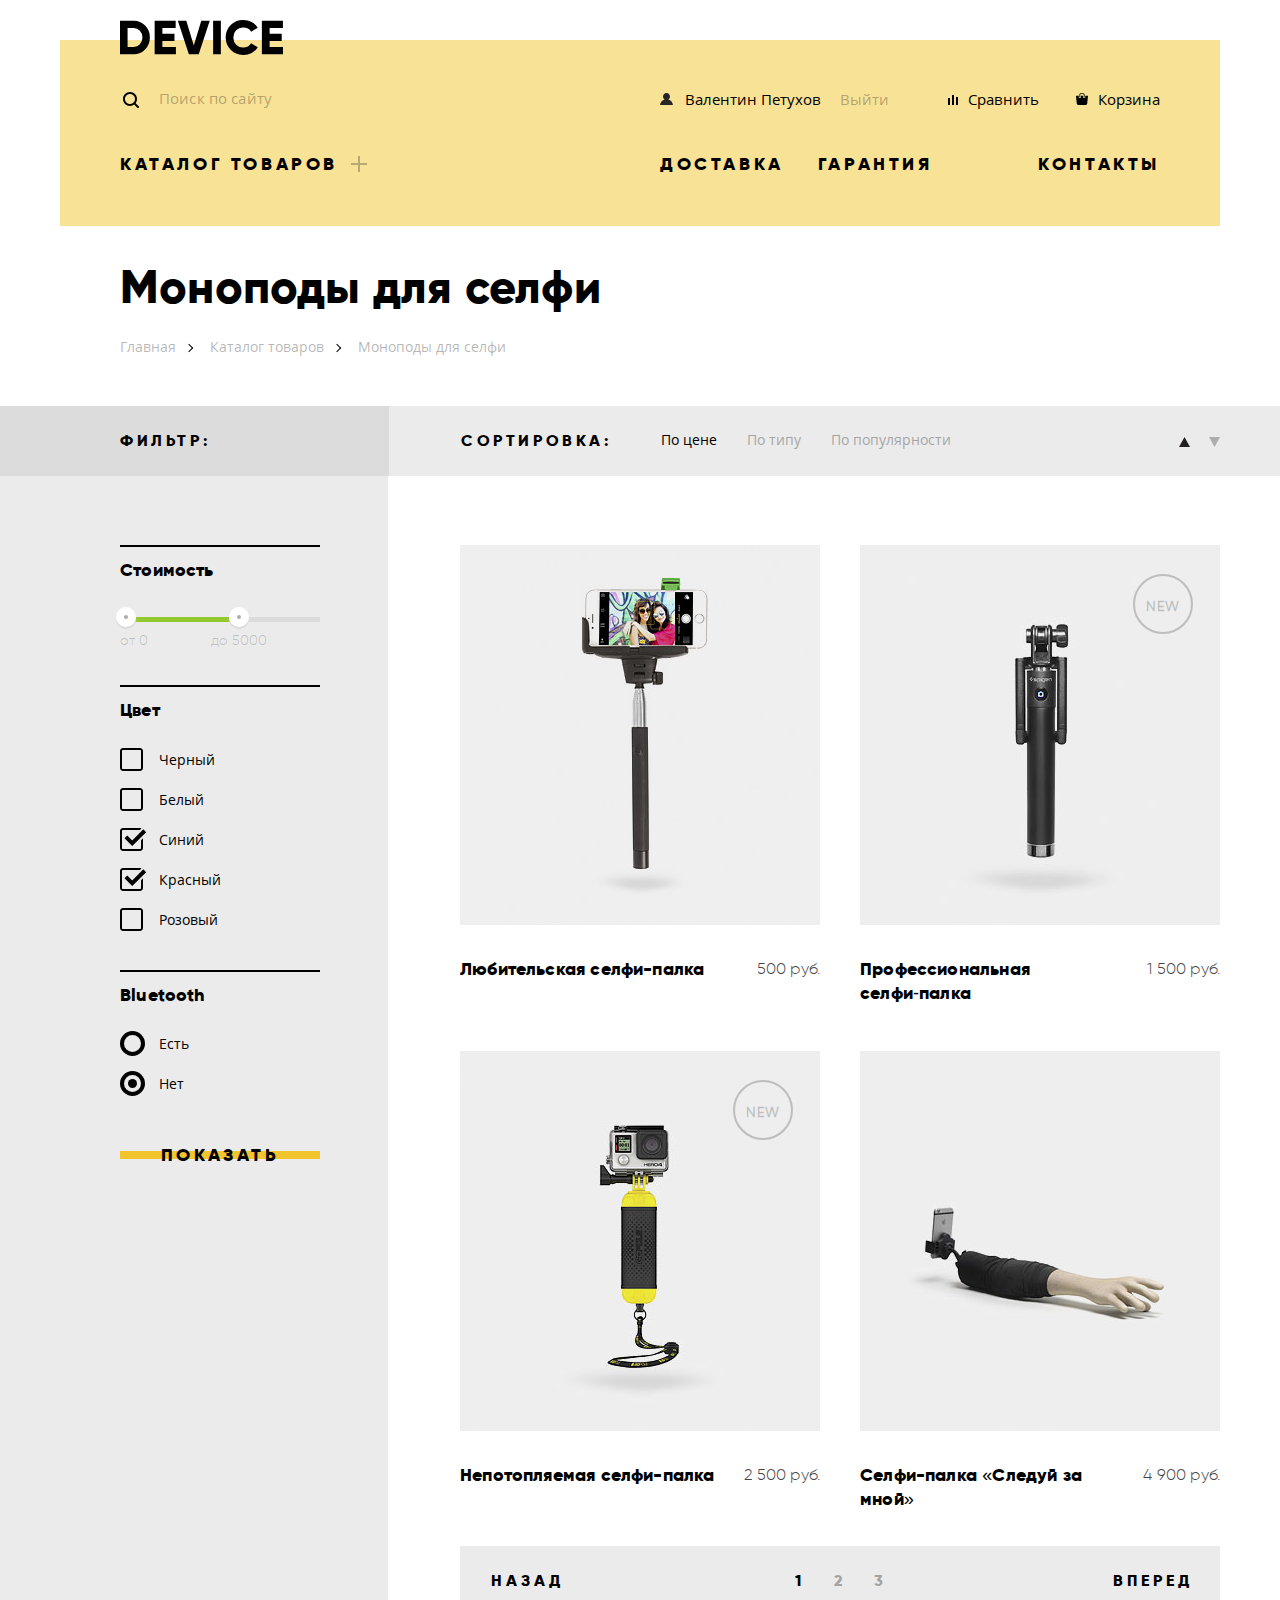
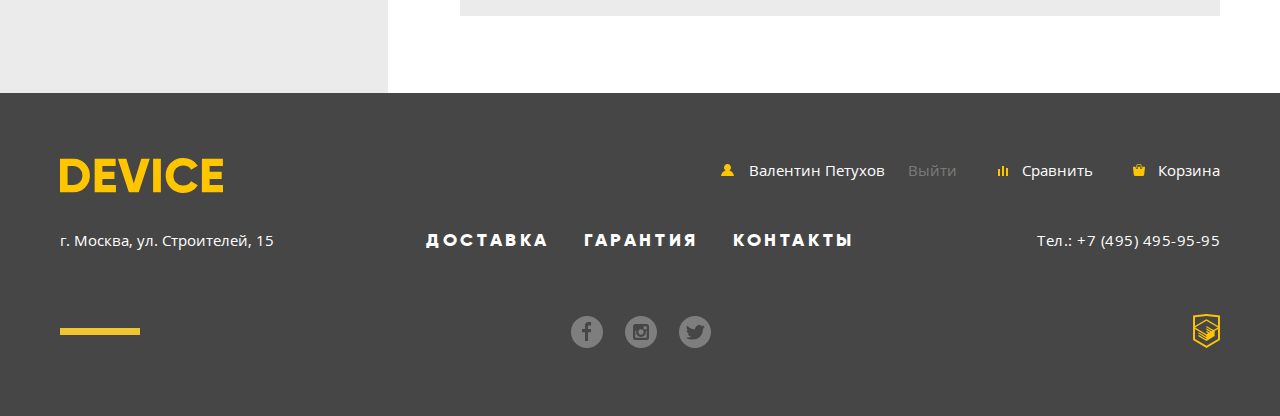
==== commit 00e924f2: "Исправил серую полосу в катологе" ====
--- a/catalog.html
+++ b/catalog.html
@@ -62,10 +62,39 @@
         <ul>
           <li class="breadcrumbs-item"><a href="index.html">Главная</a></li>
           <li class="breadcrumbs-item"><a href="#">Каталог товаров</a></li>
-          <li class="breadcrumbs-item"><a href="catalog.html">Моноподы для селфи</a></li>
+          <li class="breadcrumbs-item"><a>Моноподы для селфи</a></li>
         </ul>
       </section>
     </div>
+          <!-- ----------------------------Сортировка---------------------------- -->
+      <div class="container-sorting">
+          <section class="sorting">
+            <h2 class="sorting-title">Сортировка:</h2>
+            <ul class="sorting-type">
+              <li class="type-item type-item-active">
+                <a href="#">По цене</a>
+              </li>
+              <li class="type-item">
+                <a href="#">По типу</a>
+              </li>
+              <li class="type-item">
+                <a href="#">По популярности</a>
+              </li>
+            </ul>
+            <ul class="sorting-order">
+              <li class="order-item order-item-active">
+                <a class="order-up" href="#">
+                  <span class="visually-hidden">По возрастанию</span>
+                </a>
+              </li>
+              <li class="order-item">
+                <a class="order-down" href="#">
+                  <span class="visually-hidden">По убыванию</span>
+                </a>
+              </li>
+            </ul>
+          </section>
+        </div>
     <!-- ----------------------------Фильтр товаров---------------------------- -->
     <div class="container container-main">
       <section class="item-filter">
@@ -128,37 +157,9 @@
           <button class="item-form-btn" type="submit">Показать</button>
         </form>
       </section>
-      <!-- ----------------------------Сортировка---------------------------- -->
+
+        <!-- ----------------------------Список товаров---------------------------- -->
       <div class="container-goods">
-        <div class="container-sorting">
-          <section class="sorting">
-            <h2 class="sorting-title">Сортировка:</h2>
-            <ul class="sorting-type">
-              <li class="type-item type-item-active">
-                <a href="#">По цене</a>
-              </li>
-              <li class="type-item">
-                <a href="#">По типу</a>
-              </li>
-              <li class="type-item">
-                <a href="#">По популярности</a>
-              </li>
-            </ul>
-            <ul class="sorting-order">
-              <li class="order-item order-item-active">
-                <a class="order-up" href="#">
-                  <span class="visually-hidden">По возрастанию</span>
-                </a>
-              </li>
-              <li class="order-item">
-                <a class="order-down" href="#">
-                  <span class="visually-hidden">По убыванию</span>
-                </a>
-              </li>
-            </ul>
-          </section>
-        </div>
-        <!-- ----------------------------Список товаров---------------------------- -->
         <section class="items">
           <h2 class="visually-hidden">Список товаров</h2>
           <ul class="items-list">
@@ -210,7 +211,7 @@
             </li>
           </ul>
         </section>
-        <!-- ================Пагинация==================== -->
+<!-- ============================Пагинация==================== -->
         <div class="pagination">
           <a class="pagination-btn pagination-btn-back" href="#"><span>НАЗАД</span></a>
           <ul class="pagination-list">
--- a/css/style.css
+++ b/css/style.css
@@ -470,6 +470,7 @@
   background-color: transparent;
   cursor: pointer;
   z-index: 1;
+  outline:none;
 }
 
 .search-input:required{
@@ -1050,9 +1051,6 @@
   min-width: 760px;
   min-height: 194px;
   margin: 25px 0px 76px 116px;
-/*  margin-top: 28px;
-  margin-left: 116px;
-  margin-bottom: 76px;*/
 }
 
 .services-desc section{
@@ -1591,6 +1589,8 @@
 .container-main{
   display: flex;
   justify-content: space-between;
+  width: 1200px;
+  margin: 0 auto;
 }
 /*-------------------хлебные крошки-------------*/
 .catalog-title{
@@ -1655,6 +1655,7 @@
   content: "";
   width: 0px;
   height: 0px;
+  border: 0px;
 }
 
 /*------------------------Список товаров----------------*/
@@ -1774,18 +1775,23 @@
   flex-wrap: wrap;
   width: 780px;
   padding-right: 20px;
-}
-
+  padding-top: 49px;
+}
+.container-sorting{
+  background-color: #ebebeb;
+  margin: 0 auto;
+}
 .sorting{
   display: flex;
   flex-wrap: wrap;
   align-items: flex-start;
   position: relative;
   box-sizing: border-box;
-  width: 780px;
+  width: 1160px;
   min-height: 70px;
-  padding-top: 20px;
-  margin-bottom: 49px;
+  padding-top: 21px;
+  padding-left: 381px;
+  margin: 0px auto;
   background-color: #ebebeb;
 }
 
@@ -1828,28 +1834,6 @@
   margin: 10px 0px 10px 19px;
 }
 
-/*.sorting::before{
-  content: "";
-  position: absolute;
-  top: 0px;
-  left: 0px;
-  width: 100vw;
-  height: 100%;
-  background-color: rgba(0, 0, 0, 0.08);
-  z-index: -1;
-}
-
-.sorting::after{
-  content: "";
-  position: absolute;
-  top: 0px;
-  right: 0px;
-  width: 100vw;
-  height: 100%;
-  background-color: rgba(0, 0, 0, 0.08);
-  z-index: -1;
-}*/
-
 .type-item a{
   opacity: 0.3;
 }
@@ -1948,9 +1932,26 @@
 }
 
 .item-filter h2{
+  position: absolute;
+  box-sizing: border-box;
+  min-height: 70px;
+  margin: 0px;
+  padding-top: 23px;
+  padding-right: 178.5px;
+  top: -70px;
+  left: 80px;
+  z-index: 1;
   font-size: 16px;
-  margin: 0px;
-  padding: 22px 28px 22px 60px;
+}
+.item-filter h2::after{
+  content: "";
+  position: absolute;
+  top: 0px;
+  right: 0px;
+  width: 100vw;
+  height: 100%;
+  background-color: #dcdcdc;
+  z-index: -1;
 }
 
 .item-form{
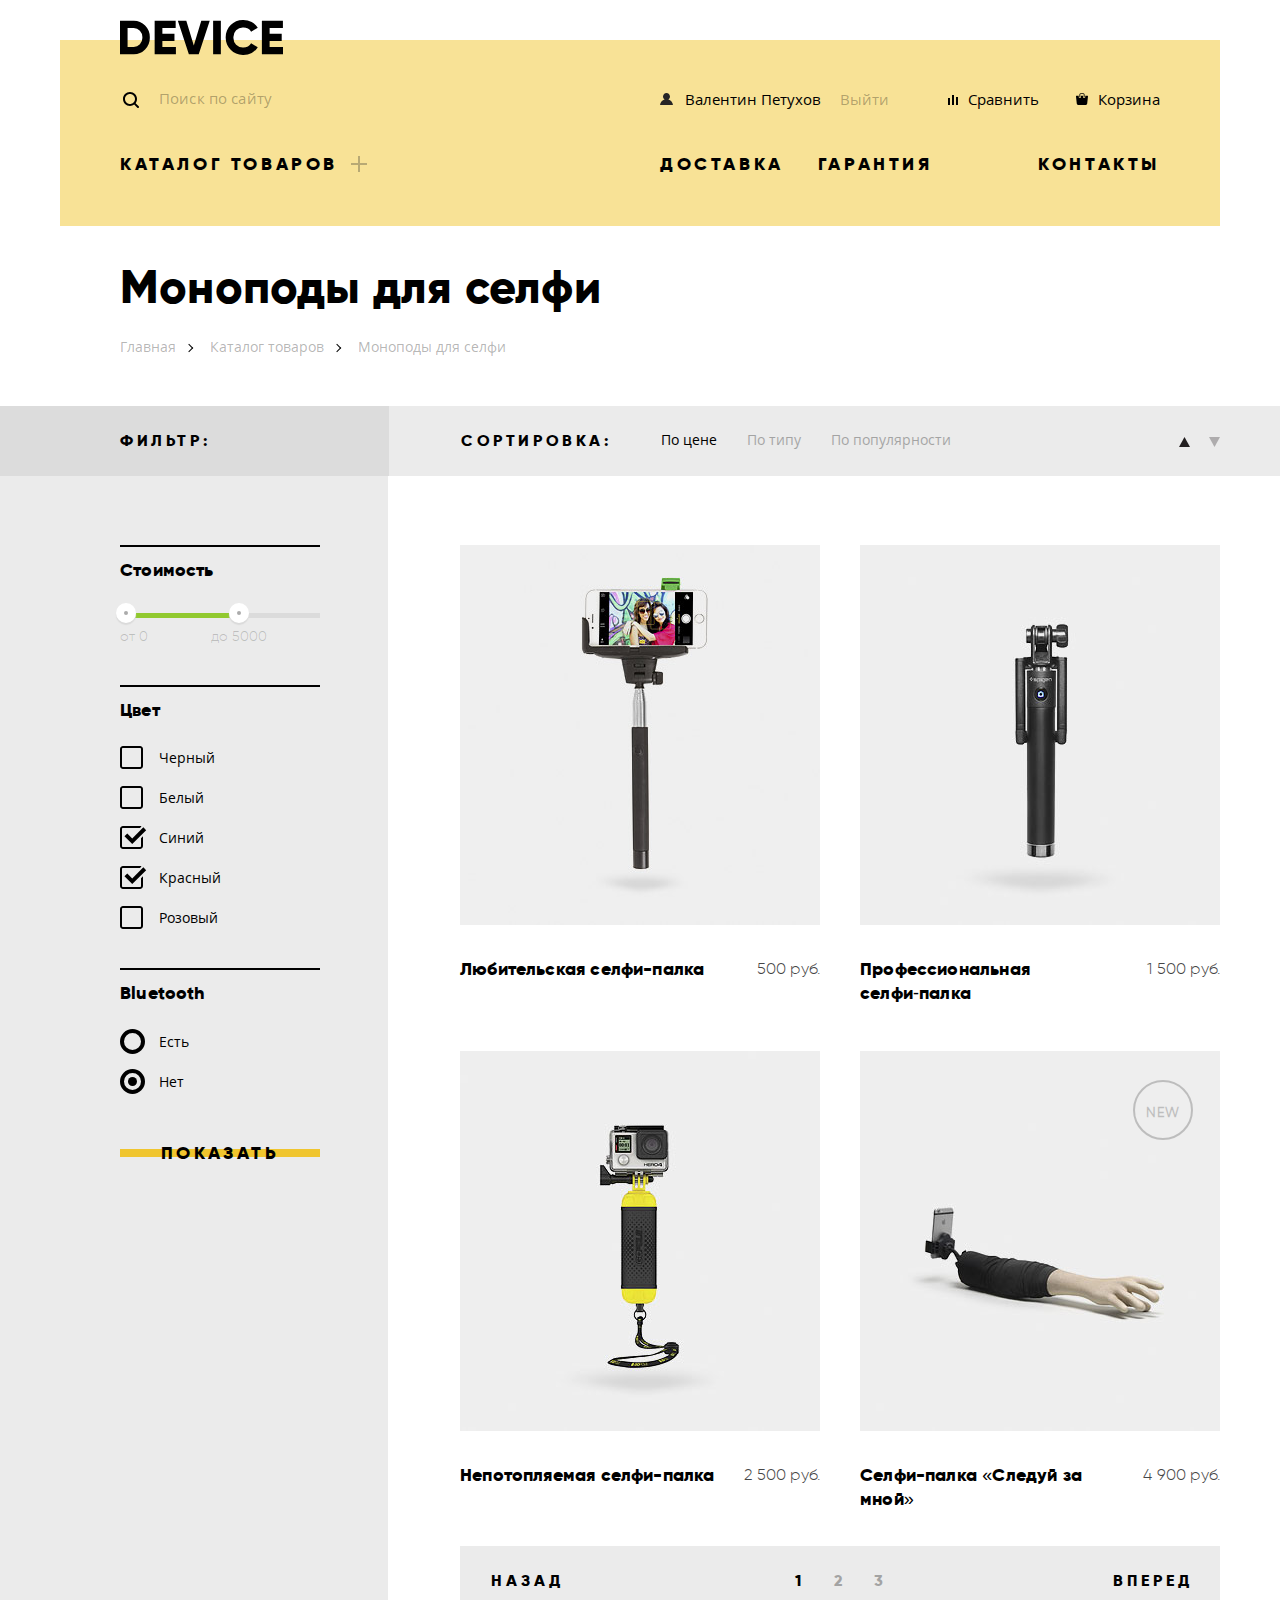
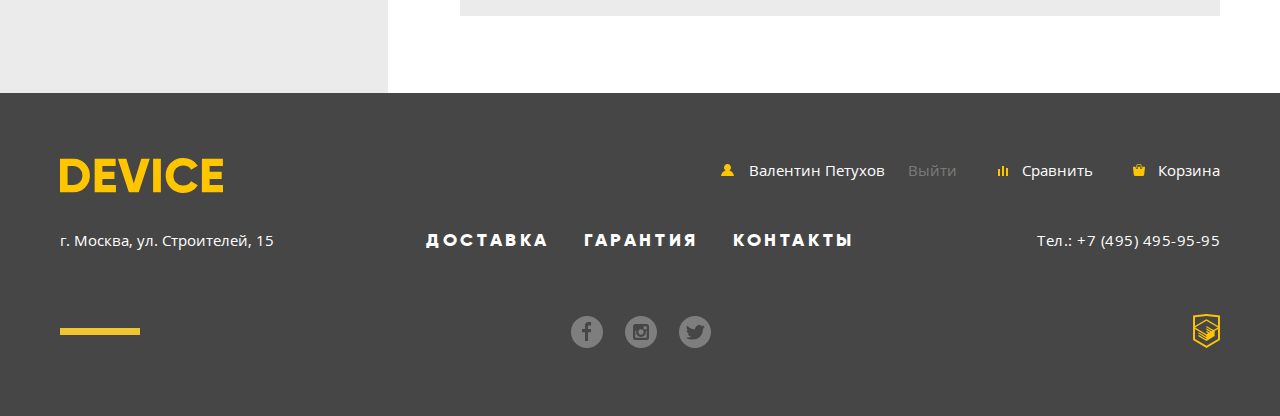
==== commit e9026212: "Подогнал изображения слайдера под макет. Меню католога сделал резиновым" ====
--- a/catalog.html
+++ b/catalog.html
@@ -14,45 +14,49 @@
   <!-----------------------------------Шапка------------------------------------->
   <!--  -->
   <header class="main-headline" id="header">
-   <div class="container container-headline catalog-headline">
+    <div class="container container-headline catalog-headline">
       <h1 class="visually-hidden">DEVICE интернет-магазин гаджетов</h1>
-     <a href="index.html"><img class="header-logo" src="img/logo.svg" alt="DEVICE интернет-магазин гаджетов" width="163" height="35"></a>
-     <div class="box-user">
-       <form class="search" method="get" action="https://echo.htmlacademy.ru">
-         <input class="search-input" id="search-fld" type="search" name="search" placeholder="Поиск по сайту" required>
-         <button class="search-btn " type="submit">Найти</button>
-         <label class="search-lab" for="search-fld"><span class="visually-hidden">Поиск:</span></label>
-       </form>
-       <div class="box-user-inner">
-         <a class="login" href="#">Валентин Петухов</a>
-         <a class="log-out" href="#">Выйти</a>
-         <div class="box-user-purchase">
-           <a class="compare" href="#">Сравнить</a>
-           <a class="cart" href="#">Корзина</a>
-         </div>
-       </div>
-     </div>
-     <div class="box-nav">
-       <nav class="main-nav">
-         <h2 class="main-nav-header">Каталог товаров</h2>
-         <div class="main-nav-box">
-           <ul class="main-nav-list">
-             <li class="main-nav-item"><a href="#">Виртуальная реальность</a></li>
-             <li class="main-nav-item"><a href="#">Моноподы для селфи</a></li>
-             <li class="main-nav-item"><a href="#">Экшн-камеры</a></li>
-             <li class="main-nav-item"><a href="#">Фитнес-браслеты</a></li>
-             <li class="main-nav-item"><a href="#">Умные часы</a></li>
-             <li class="main-nav-item"><a href="#">Квадрокоптеры</a></li>
-           </ul>
-         </div>
-       </nav>
-       <div class="box-serv">
-         <a class="box-serv-deliver" href="index.html#serv">Доставка</a>
-         <a class="box-serv-warranty" href="index.html#serv">Гарантия</a>
-         <a class="box-serv-contacts" href="index.html#contacts">Контакты</a>
-       </div>
-     </div>
-   </div>
+      <a href="index.html"><img class="header-logo" src="img/logo.svg" alt="DEVICE интернет-магазин гаджетов" width="163" height="35"></a>
+      <div class="box-user">
+        <form class="search" method="get" action="https://echo.htmlacademy.ru">
+          <input class="search-input" id="search-fld" type="search" name="search" placeholder="Поиск по сайту" required>
+          <button class="search-btn " type="submit">Найти</button>
+          <label class="search-lab" for="search-fld"><span class="visually-hidden">Поиск:</span></label>
+        </form>
+        <div class="box-user-inner">
+          <a class="login" href="#">Валентин Петухов</a>
+          <a class="log-out" href="#">Выйти</a>
+          <div class="box-user-purchase">
+            <a class="compare" href="#">Сравнить</a>
+            <a class="cart" href="#">Корзина</a>
+          </div>
+        </div>
+      </div>
+      <div class="box-nav">
+        <nav class="main-nav">
+          <h2 class="main-nav-header">Каталог товаров</h2>
+          <ul class="main-nav-list">
+            <li class="main-nav-item">
+              <a href="#">Виртуальная реальность</a>
+              <a href="catalog.html">Моноподы для селфи</a>
+              <a href="#">Экшн-камеры</a>
+            </li>
+            <li class="main-nav-item">
+              <a href="#">Фитнес-браслеты</a>
+              <a href="#">Умные часы</a>
+            </li>
+            <li class="main-nav-item">
+              <a href="#">Квадрокоптеры</a>
+            </li>
+          </ul>
+        </nav>
+        <div class="box-serv">
+          <a class="box-serv-deliver" href="index.html#serv">Доставка</a>
+          <a class="box-serv-warranty" href="index.html#serv">Гарантия</a>
+          <a class="box-serv-contacts" href="index.html#contacts">Контакты</a>
+        </div>
+      </div>
+    </div>
   </header>
   <main class="catalog">
     <!-- ----------------------------Хлебные крошки---------------------------- -->
@@ -66,35 +70,35 @@
         </ul>
       </section>
     </div>
-          <!-- ----------------------------Сортировка---------------------------- -->
-      <div class="container-sorting">
-          <section class="sorting">
-            <h2 class="sorting-title">Сортировка:</h2>
-            <ul class="sorting-type">
-              <li class="type-item type-item-active">
-                <a href="#">По цене</a>
-              </li>
-              <li class="type-item">
-                <a href="#">По типу</a>
-              </li>
-              <li class="type-item">
-                <a href="#">По популярности</a>
-              </li>
-            </ul>
-            <ul class="sorting-order">
-              <li class="order-item order-item-active">
-                <a class="order-up" href="#">
-                  <span class="visually-hidden">По возрастанию</span>
-                </a>
-              </li>
-              <li class="order-item">
-                <a class="order-down" href="#">
-                  <span class="visually-hidden">По убыванию</span>
-                </a>
-              </li>
-            </ul>
-          </section>
-        </div>
+    <!-- ----------------------------Сортировка---------------------------- -->
+    <div class="container-sorting">
+      <section class="sorting">
+        <h2 class="sorting-title">Сортировка:</h2>
+        <ul class="sorting-type">
+          <li class="type-item type-item-active">
+            <a href="#">По цене</a>
+          </li>
+          <li class="type-item">
+            <a href="#">По типу</a>
+          </li>
+          <li class="type-item">
+            <a href="#">По популярности</a>
+          </li>
+        </ul>
+        <ul class="sorting-order">
+          <li class="order-item order-item-active">
+            <a class="order-up" href="#">
+              <span class="visually-hidden">По возрастанию</span>
+            </a>
+          </li>
+          <li class="order-item">
+            <a class="order-down" href="#">
+              <span class="visually-hidden">По убыванию</span>
+            </a>
+          </li>
+        </ul>
+      </section>
+    </div>
     <!-- ----------------------------Фильтр товаров---------------------------- -->
     <div class="container container-main">
       <section class="item-filter">
@@ -157,8 +161,7 @@
           <button class="item-form-btn" type="submit">Показать</button>
         </form>
       </section>
-
-        <!-- ----------------------------Список товаров---------------------------- -->
+      <!-- ----------------------------Список товаров---------------------------- -->
       <div class="container-goods">
         <section class="items">
           <h2 class="visually-hidden">Список товаров</h2>
@@ -176,7 +179,6 @@
             </li>
             <li class="item">
               <img class="item-image" src="img/item-2.jpg" alt="Профессиональная селфи-палка" width="360" height="380">
-              <span class="item-new">NEW</span>
               <div class="item-hover">
                 <a class="btn-to-cart" href="#">В корзину</a>
                 <a class="btn-to-compare" href="#">Добавить к сравнению</a>
@@ -188,7 +190,6 @@
             </li>
             <li class="item">
               <img class="item-image" src="img/item-3.jpg" alt="Непотопляемая селфи-палка" width="360" height="380">
-              <span class="item-new">NEW</span>
               <div class="item-hover">
                 <a class="btn-to-cart" href="#">В корзину</a>
                 <a class="btn-to-compare" href="#">Добавить к сравнению</a>
@@ -200,6 +201,7 @@
             </li>
             <li class="item">
               <img class="item-image" src="img/item-4.jpg" alt="Селфи-палка &laquo;Следуй за мной&raquo;" width="360" height="380">
+              <span class="item-new">NEW</span>
               <div class="item-hover">
                 <a class="btn-to-cart" href="#">В корзину</a>
                 <a class="btn-to-compare" href="#">Добавить к сравнению</a>
@@ -211,7 +213,7 @@
             </li>
           </ul>
         </section>
-<!-- ============================Пагинация==================== -->
+        <!-- ============================Пагинация==================== -->
         <div class="pagination">
           <a class="pagination-btn pagination-btn-back" href="#"><span>НАЗАД</span></a>
           <ul class="pagination-list">
@@ -268,4 +270,4 @@
   </footer>
 </body>
 
-</html>+</html>
--- a/css/style.css
+++ b/css/style.css
@@ -622,42 +622,37 @@
   position: relative;
 }
 
-.main-nav-box{
-  position: absolute;
-  overflow: hidden;
-  bottom: -163px;
-  width: 1160px;
-  height: 162px;
-  left: -60px;
-  z-index: 2;
-}
-
 .main-nav-list{
   position: absolute;
-  display: flex;
-  flex-direction: column;
+  display: none;
+  flex-direction: row;
   flex-wrap: wrap;
   align-content: flex-start;
   box-sizing: border-box;
   width: 1160px;
-  height: 162px;
-  top: -100%;
-  z-index: 2;
-  padding-top: 23px;
+  min-height: 163px;
+  left: -60px;
+  top: 25px;
+  padding-top: 21px;
   padding-bottom: 23px;
   padding-left: 60px;
+  z-index: 2;
   background-color: #f8e296;
-  transition: all 0.2s linear;
+}
+
+.main-nav-header:active,
+.main-nav-list:hover,
+.main-nav-list:focus,
+.main-nav-header:focus+.main-nav-list,
+.main-nav-header:hover+.main-nav-list,
+.main-nav-header:active+.main-nav-list{
+  display: flex;
 }
 
 .main-nav-item a{
   display: block;
   min-width: 141px;
-  padding: 6px 59px 6px 0px;
-}
-
-.main-nav-item:nth-child(5){
-  padding-bottom: 10px;
+  padding: 6px 62px 6px 0px;
 }
 
 .main-nav-header:focus,
@@ -669,16 +664,6 @@
 .main-nav-header:active{
   cursor: pointer;
   opacity: 0.3;
-}
-
-.main-nav-header:active,
-.main-nav-list:hover,
-.main-nav-list:focus,
-.main-nav-header:focus+.main-nav-box .main-nav-list,
-.main-nav-header:hover+.main-nav-box .main-nav-list,
-.main-nav-header:active+.main-nav-box .main-nav-list{
-  top: 0px;
-  transition: all 0.2s linear;
 }
 
 /*================================================Слайдер=========================*/
@@ -711,6 +696,21 @@
   align-items: center;
 }
 
+.hit-item-pic-1{
+  position: absolute;
+  right: 52px;
+  top: 0px;
+}
+.hit-item-pic-2{
+  position: absolute;
+  right: 64px;
+  top: 13px;
+}
+.hit-item-pic-3{
+  position: absolute;
+  right: -31px;
+  top: 66px;
+}
 .hit-item-desc{
   position: relative;
   display: flex;
@@ -1968,7 +1968,7 @@
 }
 
 .price-adjust legend{
-  padding-bottom: 35px;
+  padding-bottom: 31px;
 }
 
 .price-controls{
@@ -2049,7 +2049,7 @@
 
 /*-------------------------Цвет--------------*/
 .color-chbox legend{
-  padding-bottom: 18px;
+  padding-bottom: 16px;
 }
 
 .item-form .color-chbox{
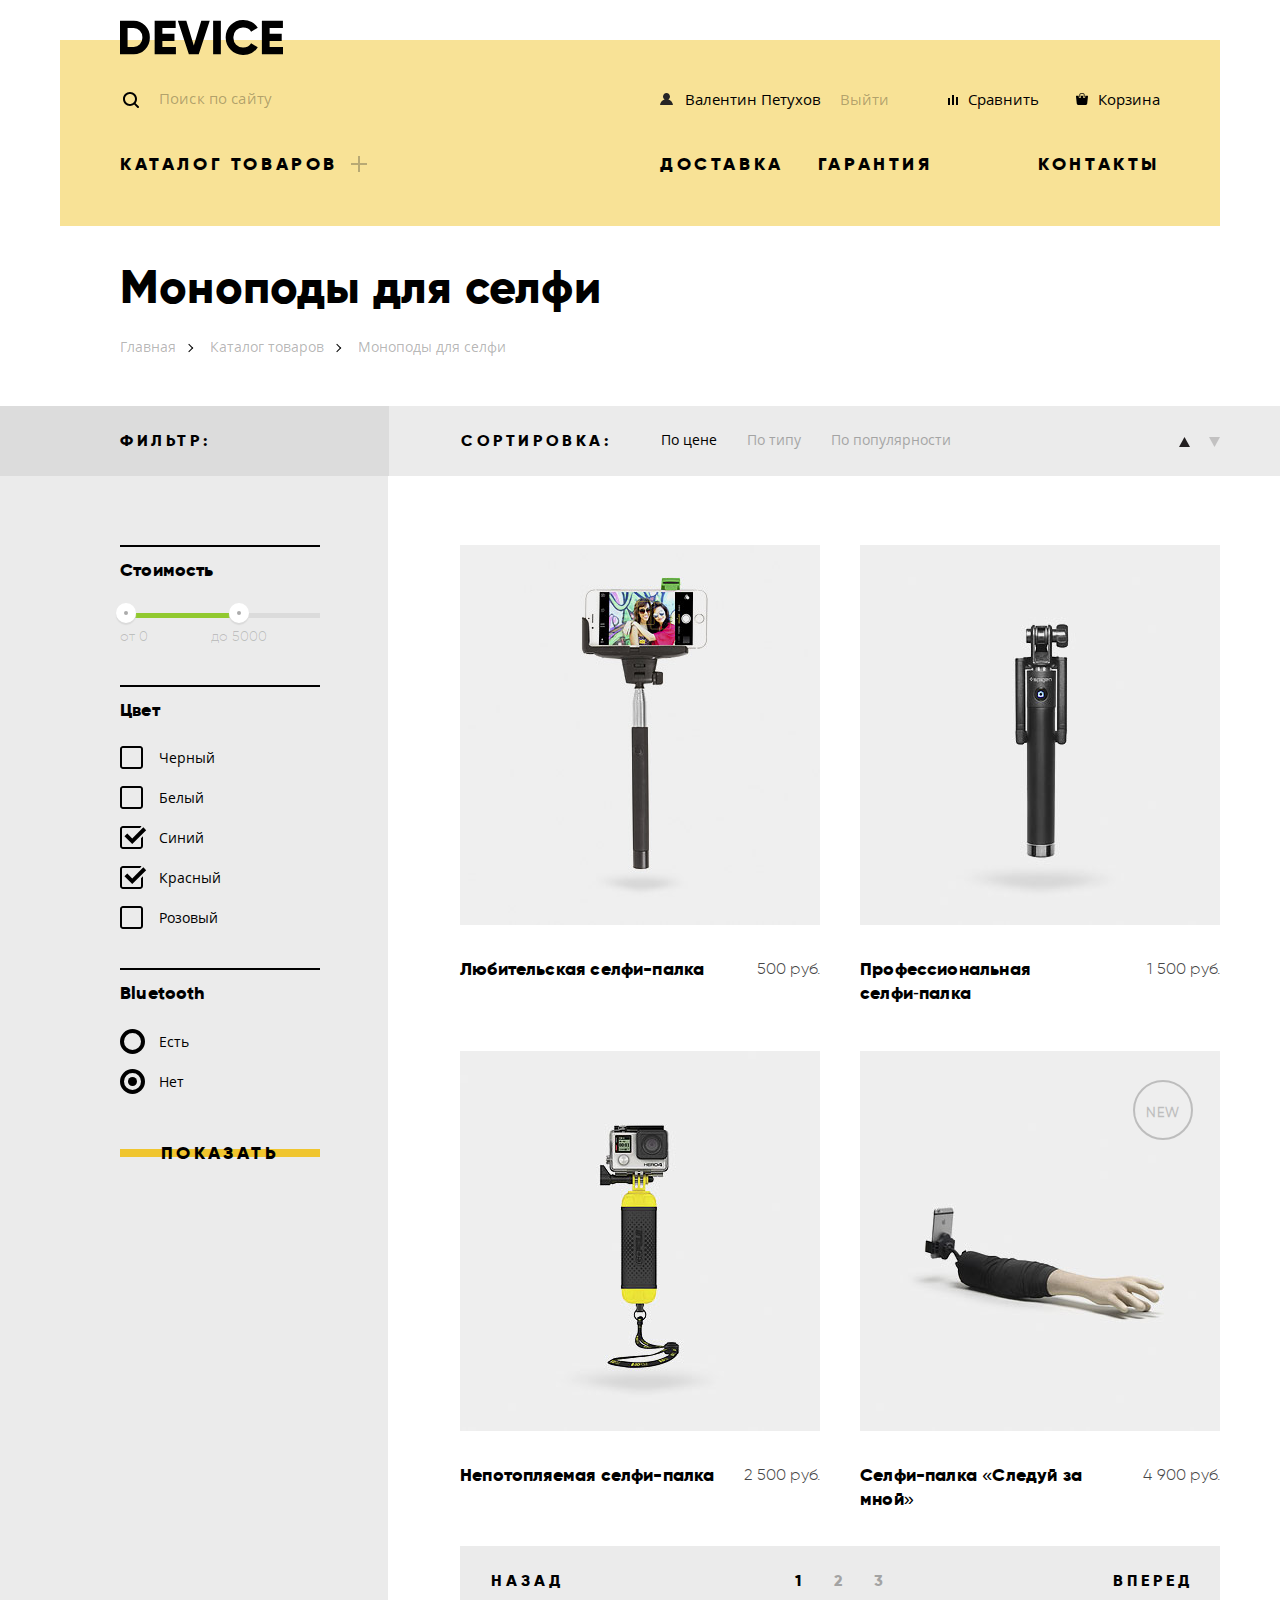
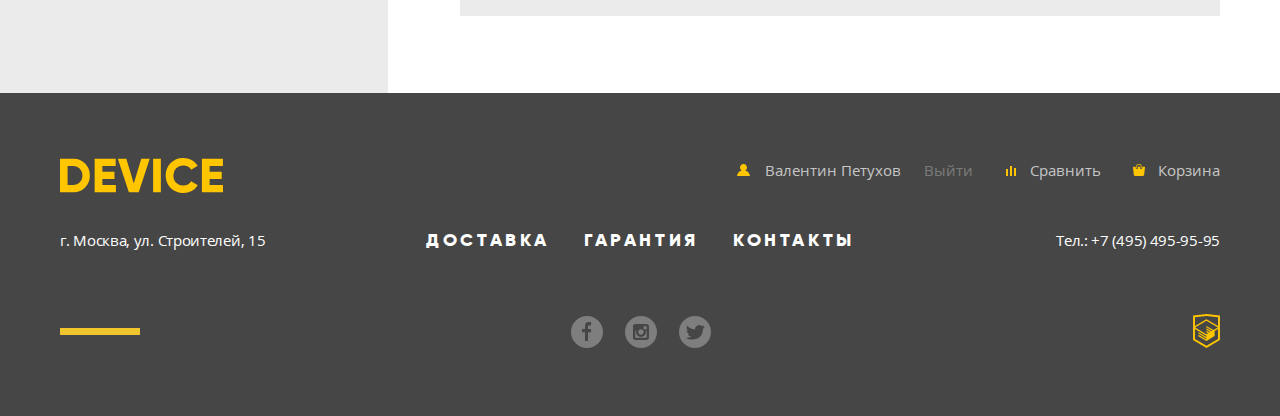
==== commit 8447c084: "Исправил ошибки первой попытки защиты проекта" ====
--- a/catalog.html
+++ b/catalog.html
@@ -6,17 +6,14 @@
   <meta name="description" content="Гаджеты по доступным ценам. Доставка по России. Гарантия возврата. Работаем без выходных.">
   <title>DEVICE интернет-магазин гаджетов</title>
   <link rel="stylesheet" href="css/normalize.css">
-  <link rel="stylesheet" href="css/style.css">
+  <link rel="stylesheet" href="css/style-min.css">
 </head>
 
 <body>
-  <!--  -->
-  <!-----------------------------------Шапка------------------------------------->
-  <!--  -->
   <header class="main-headline" id="header">
     <div class="container container-headline catalog-headline">
       <h1 class="visually-hidden">DEVICE интернет-магазин гаджетов</h1>
-      <a href="index.html"><img class="header-logo" src="img/logo.svg" alt="DEVICE интернет-магазин гаджетов" width="163" height="35"></a>
+      <a class="header-logo" href="index.html"><img src="img/logo.svg" alt="DEVICE интернет-магазин гаджетов" width="163" height="35"></a>
       <div class="box-user">
         <form class="search" method="get" action="https://echo.htmlacademy.ru">
           <input class="search-input" id="search-fld" type="search" name="search" placeholder="Поиск по сайту" required>
@@ -34,7 +31,7 @@
       </div>
       <div class="box-nav">
         <nav class="main-nav">
-          <h2 class="main-nav-header">Каталог товаров</h2>
+          <h2 class="main-nav-header"><a href="#">Каталог товаров</a></h2>
           <ul class="main-nav-list">
             <li class="main-nav-item">
               <a href="#">Виртуальная реальность</a>
@@ -59,24 +56,22 @@
     </div>
   </header>
   <main class="catalog">
-    <!-- ----------------------------Хлебные крошки---------------------------- -->
     <div class="container">
       <h2 class="catalog-title">Моноподы для селфи</h2>
       <section class="breadcrumbs">
-        <ul>
+        <ul class="breadcrumbs-list">
           <li class="breadcrumbs-item"><a href="index.html">Главная</a></li>
           <li class="breadcrumbs-item"><a href="#">Каталог товаров</a></li>
-          <li class="breadcrumbs-item"><a>Моноподы для селфи</a></li>
+          <li class="breadcrumbs-item breadcrumbs-item-active"><a>Моноподы для селфи</a></li>
         </ul>
       </section>
     </div>
-    <!-- ----------------------------Сортировка---------------------------- -->
     <div class="container-sorting">
       <section class="sorting">
         <h2 class="sorting-title">Сортировка:</h2>
         <ul class="sorting-type">
           <li class="type-item type-item-active">
-            <a href="#">По цене</a>
+            <a>По цене</a>
           </li>
           <li class="type-item">
             <a href="#">По типу</a>
@@ -87,7 +82,7 @@
         </ul>
         <ul class="sorting-order">
           <li class="order-item order-item-active">
-            <a class="order-up" href="#">
+            <a class="order-up">
               <span class="visually-hidden">По возрастанию</span>
             </a>
           </li>
@@ -99,7 +94,6 @@
         </ul>
       </section>
     </div>
-    <!-- ----------------------------Фильтр товаров---------------------------- -->
     <div class="container container-main">
       <section class="item-filter">
         <h2>Фильтр:</h2>
@@ -161,7 +155,6 @@
           <button class="item-form-btn" type="submit">Показать</button>
         </form>
       </section>
-      <!-- ----------------------------Список товаров---------------------------- -->
       <div class="container-goods">
         <section class="items">
           <h2 class="visually-hidden">Список товаров</h2>
@@ -213,11 +206,10 @@
             </li>
           </ul>
         </section>
-        <!-- ============================Пагинация==================== -->
         <div class="pagination">
           <a class="pagination-btn pagination-btn-back" href="#"><span>НАЗАД</span></a>
           <ul class="pagination-list">
-            <li class="pagination-item pagination-item-active"><a href="#">1</a></li>
+            <li class="pagination-item pagination-item-active"><a>1</a></li>
             <li class="pagination-item"><a href="#">2</a></li>
             <li class="pagination-item"><a href="#">3</a></li>
           </ul>
@@ -226,8 +218,7 @@
       </div>
     </div>
   </main>
-  <!-- ----------------------------Подвал---------------------------- -->
-  <footer>
+  <footer class="main-ftr">
     <div class="box-ftr">
       <div class="box-ftr-1">
         <a class="footer-logo" href="#header"><img src="img/logo-ftr.svg" alt="DEVICE интернет-магазин гаджетов" width="163" height="35"></a>
--- a/css/style-min.css
+++ b/css/style-min.css
@@ -0,0 +1 @@
+@font-face{font-family:Gilroy;src:url(../fonts/gilroylight.woff2) format("woff2");src:url(../fonts/gilroylight.woff) format("woff");font-variant:normal;font-stretch:normal;font-weight:300;font-style:normal}@font-face{font-family:"Gilroy ExtraBold";src:url(../fonts/gilroyextrabold.woff2) format("woff2");src:url(../fonts/gilroyextrabold.woff) format("woff");font-variant:normal;font-stretch:normal;font-weight:800;font-style:normal}@font-face{font-family:"Open Sans";src:url(../fonts/opensans.woff2) format("woff2");src:url(../fonts/opensans.woff) format("woff");font-variant:normal;font-stretch:normal;font-weight:400;font-style:normal}@font-face{font-family:"Open Sans Light";src:url(../fonts/opensanslight.woff2) format("woff2");src:url(../fonts/opensanslight.woff) format("woff");font-variant:normal;font-stretch:normal;font-weight:300;font-style:normal}@-webkit-keyframes bounce{0%{-webkit-transform:translateY(-2000px);transform:translateY(-2000px)}70%{-webkit-transform:translateY(30px);transform:translateY(30px)}90%{-webkit-transform:translateY(-10px);transform:translateY(-10px)}100%{-webkit-transform:translateY(0);transform:translateY(0)}}@keyframes bounce{0%{-webkit-transform:translateY(-2000px);transform:translateY(-2000px)}70%{-webkit-transform:translateY(30px);transform:translateY(30px)}90%{-webkit-transform:translateY(-10px);transform:translateY(-10px)}100%{-webkit-transform:translateY(0);transform:translateY(0)}}@-webkit-keyframes shake{0%,100%{-webkit-transform:translateX(0);transform:translateX(0)}10%,30%,50%,70%,90%{-webkit-transform:translateX(-10px);transform:translateX(-10px)}20%,40%,60%,80%{-webkit-transform:translateX(10px);transform:translateX(10px)}}@keyframes shake{0%,100%{-webkit-transform:translateX(0);transform:translateX(0)}10%,30%,50%,70%,90%{-webkit-transform:translateX(-10px);transform:translateX(-10px)}20%,40%,60%,80%{-webkit-transform:translateX(10px);transform:translateX(10px)}}.visually-hidden{position:absolute;overflow:hidden;clip:rect(0 0 0 0);width:1px;height:1px;margin:-1px;padding:0;border:0}body{margin:0;padding:0;font-family:"Open Sans",Arial,sans-serif;font-size:15px;line-height:24px;font-weight:300;color:#000;background-color:#fff}.container{width:1200px;margin:0 auto;-webkit-box-sizing:border-box;box-sizing:border-box}a{text-decoration:none;color:#000}a:hover,button:hover{opacity:.6}a:active,button:active{opacity:.3}.breadcrumbs ul,.color-chbox ul,.delivery-list,.main-nav-list,.option-radio ul,.pagination-list,.pop-brands ul,.pop-goods-list,.services-list,.services-menu,.services-nav,.social,.social ul,.sorting-order,.sorting-type{list-style:inside none;padding:0;margin:0}.search-input{border:none;font-size:15px;font-weight:300;line-height:30px;letter-spacing:.15px}.about-btn,.benefits-header,.box-serv,.btn-to-cart,.catalog-title,.contacts,.contacts-btn,.contacts-header,.delivery-item,.fb-submit,.hit-about-btn,.item-filter h2,.item-form legend,.item-form-btn,.item-name,.main-nav-header,.pagination-btn,.pagination-item,.pop-goods-list,.services-list,.services-menu,.services-nav,.services-title,.slogan,.sorting-title{font-family:"Gilroy ExtraBold",Arial,sans-serif;font-size:18px;font-weight:400;text-transform:uppercase;letter-spacing:3.6px}.item-form legend,.pop-goods-list{letter-spacing:.18px;text-transform:inherit}.services-menu{letter-spacing:2.15px;line-height:24px}.benefits-header,.catalog-title,.contacts-header,.delivery-item,.services-title,.slogan{font-size:47px;line-height:48px;letter-spacing:.21px}.delivery-item{font-size:16px;line-height:40px;list-style-position:inside}.benefits p,.contacts-sect p,.services-desc p{line-height:30px;margin:0}.about-btn,.btn-to-cart,.contacts-btn,.fb-submit,.hit-about-btn,.item-form-btn{font-size:18px;line-height:24px;text-transform:uppercase;letter-spacing:2.15px}.box-contacts,.box-ftr,.box-services,.pop-brands,.product-nav,.slider-hits,header,main{-webkit-box-sizing:border-box;box-sizing:border-box;margin:auto;position:relative}.box-contacts a:active,.box-contacts a:focus,.box-contacts a:hover,.btn-to-cart:active,.btn-to-cart:focus,.btn-to-cart:hover,.fb-submit:active,.fb-submit:focus,.fb-submit:hover,.hit-about-btn:active,.hit-about-btn:focus,.hit-about-btn:hover,.item-form-btn:active,.item-form-btn:focus,.item-form-btn:hover{opacity:1}.about-btn,.btn-to-cart,.contacts-btn,.fb-submit,.hit-about-btn,.item-form-btn{position:relative;text-align:center;letter-spacing:3.4px;-webkit-box-sizing:border-box;box-sizing:border-box;padding:8px 20px;min-width:260px;min-height:40px}.about-btn::before,.btn-to-cart::before,.contacts-btn::before,.fb-submit::before,.hit-about-btn::before,.item-form-btn::before{content:"";position:absolute;top:50%;left:0;width:100%;height:8px;margin-top:-4px;z-index:-1;background-color:#f0c52e;-webkit-transition:all .1s linear;-o-transition:all .1s linear;transition:all .1s linear}.about-btn:hover::before,.btn-to-cart:hover::before,.contacts-btn:hover::before,.fb-submit:hover::before,.hit-about-btn:hover::before,.item-form-btn:hover::before{top:0;height:40px;margin:0;-webkit-transition:all .3s linear;-o-transition:all .3s linear;transition:all .3s linear}.about-btn:active,.btn-to-cart:active,.contacts-btn:active,.fb-submit:active,.hit-about-btn:active,.item-form-btn:active{color:rgba(0,0,0,.3);-webkit-transition:all .1s linear;-o-transition:all .1s linear;transition:all .1s linear}.contacts,.main-nav-header,.main-nav-item,.main-nav-list{margin:0}.main-headline{display:-webkit-box;display:-ms-flexbox;display:flex;width:1200px}.container-headline{width:1160px;display:-webkit-box;display:-ms-flexbox;display:flex;-webkit-box-orient:vertical;-webkit-box-direction:normal;-ms-flex-direction:column;flex-direction:column;-webkit-box-align:center;-ms-flex-align:center;align-items:center;position:relative;min-height:300px;margin:40px auto 0;padding:42px 60px 125px;background-color:#f8e296}.catalog-headline{min-height:186px;padding-bottom:0}.header-logo{position:absolute;top:-20px;left:60px}.header-logo-index,.header-logo-index:active,.header-logo-index:focus,.header-logo-index:hover{opacity:1}.box-user{display:-webkit-box;display:-ms-flexbox;display:flex;width:1040px;-webkit-box-orient:horizontal;-webkit-box-direction:normal;-ms-flex-direction:row;flex-direction:row;-webkit-box-pack:justify;-ms-flex-pack:justify;justify-content:space-between;-webkit-box-align:center;-ms-flex-align:center;align-items:center;margin-bottom:38px}.box-user-inner{display:-webkit-box;display:-ms-flexbox;display:flex;-webkit-box-orient:horizontal;-webkit-box-direction:normal;-ms-flex-direction:row;flex-direction:row;-ms-flex-wrap:wrap;flex-wrap:wrap;-webkit-box-pack:justify;-ms-flex-pack:justify;justify-content:space-between;position:relative;width:500px;margin-top:2px}.box-user-purchase{display:-webkit-box;display:-ms-flexbox;display:flex;width:212px;-webkit-box-orient:horizontal;-webkit-box-direction:normal;-ms-flex-direction:row;flex-direction:row;-ms-flex-wrap:wrap;flex-wrap:wrap;-webkit-box-pack:justify;-ms-flex-pack:justify;justify-content:space-between;-webkit-box-align:center;-ms-flex-align:center;align-items:center}.box-user .login{padding-left:25px;position:relative}.box-user .log-out{color:rgba(0,0,0,.3);margin-right:40px}.box-user .compare{position:relative;padding-left:20px}.box-user .cart{position:relative;padding-left:22px;margin-left:auto}.box-user-inner .login::before{content:url(../img/user.svg);position:absolute;left:0}.box-user-inner .compare::before{content:url(../img/compare.svg);position:absolute;left:0}.box-user-inner .cart::before{content:url(../img/cart.svg);position:absolute;left:0}.log-out:focus,.log-out:hover{opacity:1;color:rgba(0,0,0,1)}.log-out:active{opacity:1;color:rgba(0,0,0,.1)}.search{position:relative;margin-left:37px;-ms-flex-item-align:start;align-self:flex-start}.search-input{display:inline-block;position:relative;width:300px;min-height:30px;vertical-align:baseline;background-color:transparent;cursor:pointer;z-index:1;outline:0}.search-input:required{-webkit-box-shadow:none;box-shadow:none;border:none}.search-input::-webkit-input-placeholder{color:rgba(0,0,0,.3)}.search-input:-ms-input-placeholder{color:rgba(0,0,0,.3)}.search-input::-ms-input-placeholder{color:rgba(0,0,0,.3)}.search-input::placeholder{color:rgba(0,0,0,.3)}.search-input:hover::-webkit-input-placeholder{color:rgba(0,0,0,.6)}.search-input:hover:-ms-input-placeholder{color:rgba(0,0,0,.6)}.search-input:hover::-ms-input-placeholder{color:rgba(0,0,0,.6)}.search-input:hover::placeholder{color:rgba(0,0,0,.6)}.search-input:focus::-webkit-input-placeholder{font-size:0}.search-input:focus:-ms-input-placeholder{font-size:0}.search-input:focus::-ms-input-placeholder{font-size:0}.search-input:focus::placeholder{font-size:0}.search-lab{width:356px;height:42px;position:absolute;top:0;left:-34px;cursor:pointer}.search-lab::before{content:url(../img/search.svg);position:absolute;top:8px;left:0;width:16px;height:16px;cursor:pointer}.search-btn:active~.search-lab::after,.search-input:focus~.search-lab::after{content:"";position:absolute;bottom:0;left:3px;display:block;width:440px;height:2px;background-color:#000}.search-btn{position:absolute;-webkit-box-sizing:border-box;box-sizing:border-box;bottom:-9px;right:-109px;min-width:85px;max-height:0;padding:0 10px;border:2px solid #000;border-bottom:none;cursor:pointer;overflow:hidden;background-color:transparent;visibility:hidden;-webkit-transition:all .1s linear;-o-transition:all .1s linear;transition:all .1s linear}.search-btn:focus,.search-input:focus~.search-btn{max-height:60px;padding:14px 10px;visibility:visible;-webkit-transition:all .2s linear;-o-transition:all .2s linear;transition:all .2s linear}.search-btn:hover{opacity:1;color:#fff;background-color:#000;-webkit-transition:all .2s linear;-o-transition:all .2s linear;transition:all .2s linear}.search-btn:active{color:rgba(255,255,255,.3)}.box-nav{display:-webkit-box;display:-ms-flexbox;display:flex;width:1040px;-webkit-box-orient:horizontal;-webkit-box-direction:normal;-ms-flex-direction:row;flex-direction:row;-webkit-box-pack:justify;-ms-flex-pack:justify;justify-content:space-between;-ms-flex-wrap:wrap;flex-wrap:wrap}.box-serv,.main-nav{display:-webkit-box;display:-ms-flexbox;display:flex;-webkit-box-orient:horizontal;-webkit-box-direction:normal;-ms-flex-direction:row;flex-direction:row;-webkit-box-pack:justify;-ms-flex-pack:justify;justify-content:space-between;-ms-flex-wrap:wrap;flex-wrap:wrap}.main-nav-header{padding-right:32px;position:relative;-webkit-box-sizing:border-box;box-sizing:border-box;max-width:520px}.box-serv{-webkit-box-pack:start;-ms-flex-pack:start;justify-content:flex-start;width:500px}.box-serv-deliver{margin-right:34px}.box-serv-contacts{margin-left:auto}.main-nav-header::before{content:"";position:absolute;width:2px;height:16px;right:10px;top:4px;background-color:#b8a974}.main-nav-header::after{content:"";position:absolute;width:2px;height:16px;right:10px;top:4px;background-color:#b8a974;-webkit-transform:rotate(90deg);-ms-transform:rotate(90deg);transform:rotate(90deg)}.main-nav{position:relative}.main-nav-list{position:absolute;display:none;-webkit-box-orient:horizontal;-webkit-box-direction:normal;-ms-flex-direction:row;flex-direction:row;-ms-flex-wrap:wrap;flex-wrap:wrap;-ms-flex-line-pack:start;align-content:flex-start;-webkit-box-sizing:border-box;box-sizing:border-box;width:1160px;min-height:163px;left:-60px;top:24px;padding-top:21px;padding-bottom:23px;padding-left:60px;z-index:2;background-color:#f8e296}.main-nav-header:active,.main-nav-header:active+.main-nav-list,.main-nav-header:focus+.main-nav-list,.main-nav-header:hover+.main-nav-list,.main-nav-list:focus,.main-nav-list:hover{display:-webkit-box;display:-ms-flexbox;display:flex}.main-nav-item a{display:block;min-width:141px;padding:6px 62px 6px 0}.slider-hits{top:-113px;width:1200px;padding:0 20px 0;margin-bottom:-6px}.hit-item-box{display:none;min-height:486px}#hit-item-1:checked~.hit-item-box-1,#hit-item-2:checked~.hit-item-box-2,#hit-item-3:checked~.hit-item-box-3{display:-webkit-box;display:-ms-flexbox;display:flex;-webkit-box-pack:justify;-ms-flex-pack:justify;justify-content:space-between}.hit-item-pic{min-width:526px;min-height:486px;position:relative;display:-webkit-box;display:-ms-flexbox;display:flex;-webkit-box-pack:center;-ms-flex-pack:center;justify-content:center;-webkit-box-align:center;-ms-flex-align:center;align-items:center}.hit-item-pic-1{position:absolute;right:52px;top:0}.hit-item-pic-2{position:absolute;right:64px;top:13px}.hit-item-pic-3{position:absolute;right:-31px;top:66px}.hit-item-desc{position:relative;display:-webkit-box;display:-ms-flexbox;display:flex;-webkit-box-orient:vertical;-webkit-box-direction:normal;-ms-flex-direction:column;flex-direction:column;-webkit-box-align:start;-ms-flex-align:start;align-items:flex-start;width:500px;padding-right:60px;z-index:1}.hit-item-desc::before{content:"";position:absolute;width:100px;height:7px;background-color:#fff;top:37px}.hit-item-box::after{content:"";font-family:"Gilroy ExtraBold",Arial,sans-serif;position:absolute;top:-11px;right:70px;font-weight:800;font-size:179px;line-height:179px;color:#fff}.hit-item-box-1::after{content:"01"}.hit-item-box-2::after{content:"02"}.hit-item-box-3::after{content:"03"}.nav-slider{position:absolute;display:-webkit-box;display:-ms-flexbox;display:flex;bottom:147px;right:82px;z-index:2}.nav-slider label{display:inline-block;width:12px;height:12px;margin-right:21px;vertical-align:top;background-image:url(../img/slider-button-off.svg);background-size:contain;cursor:pointer}#hit-item-1:checked~.nav-slider label:nth-child(1),#hit-item-2:checked~.nav-slider label:nth-child(2),#hit-item-3:checked~.nav-slider label:nth-child(3){background-image:url(../img/slider-button-on.svg)}.slogan{text-transform:inherit;line-height:56px;margin:80px 0 4px;width:530px}.slogan+p{line-height:30px;letter-spacing:.15px;margin-bottom:175px;min-height:95px;width:510px;color:#464646}.hit-about-btn{position:absolute;bottom:132px;min-width:220px}.list-feature{position:absolute;display:-webkit-box;display:-ms-flexbox;display:flex;-webkit-box-pack:start;-ms-flex-pack:start;justify-content:flex-start;bottom:7px;left:-2px;max-width:500px;border:0;margin:0}.feature-box{display:-webkit-box;display:-ms-flexbox;display:flex;-webkit-box-orient:vertical;-webkit-box-direction:reverse;-ms-flex-direction:column-reverse;flex-direction:column-reverse}.feature-box,.feature-desc,.feature-term{padding:0;margin:0}.feature-box{min-width:140px}.feature-box:nth-child(1){min-width:160px}.feature-desc{font-family:Gilroy,Arial,sans-serif;font-size:36px;font-weight:300;line-height:50px;letter-spacing:.36px;padding-bottom:5px;text-align:left}.feature-term{font-size:13px;line-height:20px;letter-spacing:.13px;text-align:left;color:#464646}.product-nav{width:1200px;padding:0 20px 0}.pop-goods-item a:active,.pop-goods-item a:focus,.pop-goods-item a:hover{opacity:1}.pop-goods-list{display:-webkit-box;display:-ms-flexbox;display:flex;-ms-flex-wrap:wrap;flex-wrap:wrap;min-height:238px;margin-bottom:41px}.pop-goods-item{width:160px;min-height:238px;margin-bottom:40px;margin-right:40px}.pop-goods-item:nth-child(6n){margin-right:0;position:relative}.pop-goods-item a{display:block;width:160px;min-height:241px}.pop-goods-item a::before{content:"";display:block;position:relative;width:160px;height:160px;margin-bottom:33px;background:#f8e296;-webkit-transition:all .1s linear;-o-transition:all .1s linear;transition:all .1s linear}.pop-goods-item a:hover::before{content:"";background:#f0c52e;-webkit-transition:all .2s linear;-o-transition:all .2s linear;transition:all .2s linear}.pop-goods-item.pop-item-1 a::before{background-image:url(../img/popular-1.svg);background-position:50% 50%;background-repeat:no-repeat}.pop-goods-item.pop-item-2 a::before{background-image:url(../img/popular-2.svg);background-position:50% 100%;background-repeat:no-repeat}.pop-goods-item.pop-item-3 a::before{background-image:url(../img/popular-3.svg);background-position:50% 50%;background-repeat:no-repeat}.pop-goods-item.pop-item-4 a::before{background-image:url(../img/popular-4.svg);background-position:50% 50%;background-repeat:no-repeat}.pop-goods-item.pop-item-5 a::before{background-image:url(../img/popular-5.svg);background-position:50% 50%;background-repeat:no-repeat}.pop-goods-item.pop-item-6 a::before{background-image:url(../img/popular-6.svg);background-position:50% 50%;background-repeat:no-repeat}.pop-goods-item a:active{opacity:.3}.services{background-image:-webkit-linear-gradient(#fff 100px,#e5e5e5 100px,#e5e5e5 100%);background-image:-o-linear-gradient(#fff 100px,#e5e5e5 100px,#e5e5e5 100%);background-image:linear-gradient(#fff 100px,#e5e5e5 100px,#e5e5e5 100%);min-height:388px;min-width:1200px;margin:0 auto 94px}.box-services{display:-webkit-box;display:-ms-flexbox;display:flex;min-height:388px;position:relative;width:1200px;padding:0 20px 0}.services-menu{position:relative;-webkit-box-sizing:border-box;box-sizing:border-box;width:284px;min-height:319px;padding-top:79px;padding-bottom:113px}.services-menu::before{content:"";position:absolute;width:7px;height:calc(100% - 70px);background-color:#000;right:0;top:0}.services-menu label{display:block;position:relative;width:160px;padding-top:8px;padding-bottom:8px;margin-bottom:25px;text-align:center;letter-spacing:3.3px;z-index:3;cursor:pointer}.services-menu label::before{content:"";position:absolute;top:50%;left:0;width:160px;height:8px;margin-top:-4px;z-index:-1;background-color:#f0c52e;-webkit-transition:all .1s linear;-o-transition:all .1s linear;transition:all .1s linear}.services-menu label:hover::before{top:0;height:40px;margin:0;-webkit-transition:all .3s linear;-o-transition:all .3s linear;transition:all .3s linear}#serv-ctr-1:checked~.services-menu label[for=serv-ctr-1],#serv-ctr-2:checked~.services-menu label[for=serv-ctr-2],#serv-ctr-3:checked~.services-menu label[for=serv-ctr-3]{color:#f7e184}#serv-ctr-1:checked~.services-menu label[for=serv-ctr-1]::before,#serv-ctr-2:checked~.services-menu label[for=serv-ctr-2]::before,#serv-ctr-3:checked~.services-menu label[for=serv-ctr-3]::before{top:0;margin:0;height:40px;background-color:#000;-webkit-transition:all .3s linear;-o-transition:all .3s linear;transition:all .3s linear}.services-menu label::after{content:"";position:absolute;top:0;left:100%;width:0;height:40px;background-color:#000}#serv-ctr-1:checked~.services-menu label[for=serv-ctr-1]::after,#serv-ctr-2:checked~.services-menu label[for=serv-ctr-2]::after,#serv-ctr-3:checked~.services-menu label[for=serv-ctr-3]::after{content:"";width:120px;-webkit-transition:all .3s linear;-o-transition:all .3s linear;transition:all .3s linear}.services-desc{min-width:760px;min-height:194px;margin:25px 0 76px 116px}.services-desc section{width:760px;display:none;overflow:visible}.services-desc h3,.services-desc p{width:460px}.services-desc p{padding-bottom:20px;color:#464646}.services-desc-1::before{content:url(../img/delivery.svg);position:absolute;left:978px;top:86px;width:136px;height:164px}.services-desc-2::before{content:url(../img/warranty.svg);position:absolute;left:963px;top:60px;width:171px;height:194px}.services-desc-3::before{content:url(../img/credit.svg);position:absolute;left:955px;top:61px;width:156px;height:186px}#serv-ctr-1:checked~.services-desc .services-desc-1,#serv-ctr-2:checked~.services-desc .services-desc-2,#serv-ctr-3:checked~.services-desc .services-desc-3{display:block}.services-title{text-transform:inherit;margin-bottom:31px}.pop-brands{width:1200px;padding:0 20px 0;margin:0 auto 47px}.pop-brands-list a:active,.pop-brands-list a:focus,.pop-brands-list a:hover{opacity:1}.pop-brands-list{display:-webkit-box;display:-ms-flexbox;display:flex;-webkit-box-orient:horizontal;-webkit-box-direction:normal;-ms-flex-direction:row;flex-direction:row;position:relative;width:1160px;-webkit-box-pack:start;-ms-flex-pack:start;justify-content:flex-start;-ms-flex-wrap:wrap;flex-wrap:wrap;padding:0}.pop-brands-list li{margin-bottom:40px;margin-right:39px}.pop-brands-list li:nth-child(4n){margin-right:0}.pop-brands-list img{opacity:.2}.pop-brand-item-1::before{content:url(../img/logo-brand1.png);display:block;position:absolute;opacity:0}.pop-brand-item-2::before{content:url(../img/logo-brand2.png);display:block;position:absolute;opacity:0}.pop-brand-item-3::before{content:url(../img/logo-brand3.png);display:block;position:absolute;opacity:0}.pop-brand-item-4::before{content:url(../img/logo-brand4.png);display:block;position:absolute;opacity:0}.pop-brands-list a:hover::before{opacity:1;-webkit-transition:all .2s linear;-o-transition:all .2s linear;transition:all .2s linear}.pop-brands-list img:hover{opacity:0;-webkit-transition:all .2s linear;-o-transition:all .2s linear;transition:all .2s linear}.box-contacts p{color:#464646}.box-contacts{display:-webkit-box;display:-ms-flexbox;display:flex;-webkit-box-orient:horizontal;-webkit-box-direction:normal;-ms-flex-flow:row;flex-flow:row;-webkit-box-pack:justify;-ms-flex-pack:justify;justify-content:space-between;width:1200px;padding:0 20px 96px;margin:0 auto 82px}.benefits,.contacts-sect{display:-webkit-box;display:-ms-flexbox;display:flex;-webkit-box-orient:vertical;-webkit-box-direction:normal;-ms-flex-direction:column;flex-direction:column;-webkit-box-align:start;-ms-flex-align:start;align-items:flex-start}.benefits{width:500px}.contacts-sect{width:560px}.benefits::before,.contacts-sect::before{content:"";position:absolute;width:80px;height:7px;background-color:#000}.box-contacts h2{margin-top:51px;margin-bottom:44px;text-transform:inherit;text-indent:1px;max-width:500px}.benefits p{margin-bottom:31px;max-width:500px}.benefits p:nth-child(3){margin-bottom:63px}.contacts-sect p{margin-bottom:39px;max-width:560px}.delivery-item{position:relative;text-transform:inherit;text-indent:35px}.delivery-item::before{content:"";position:absolute;-webkit-box-sizing:border-box;box-sizing:border-box;top:calc(50% - 3px);left:1px;width:8px;height:8px;border:3px solid;border-color:#000;border-radius:50%;opacity:.12}.about-btn{position:absolute;bottom:0}.contacts-btn-js{position:absolute;bottom:0}.main-ftr{min-height:323px;min-width:1200px;background-color:#464646;color:#fff}.box-ftr{width:1200px;min-height:323px;padding:65px 20px 126px;position:relative;-webkit-box-orient:vertical;-webkit-box-direction:normal;-ms-flex-direction:column;flex-direction:column;-webkit-box-align:center;-ms-flex-align:center;align-items:center}.login-ftr::before{content:url(../img/user-ftr.svg);position:absolute;left:0}.compare-ftr::before{content:url(../img/compare-ftr.svg);position:absolute;left:4px}.cart-ftr::before{content:url(../img/cart-ftr.svg);position:absolute;left:3px}.box-ftr-1{position:relative;display:-webkit-box;display:-ms-flexbox;display:flex;-webkit-box-pack:end;-ms-flex-pack:end;justify-content:flex-end;-webkit-box-align:center;-ms-flex-align:center;align-items:center;-ms-flex-wrap:wrap;flex-wrap:wrap;margin-bottom:28px}.footer-logo{position:absolute;left:0;top:0}.cart-ftr:active,.cart-ftr:focus,.cart-ftr:hover,.compare-ftr:active,.compare-ftr:focus,.compare-ftr:hover,.login-ftr:active,.login-ftr:focus,.login-ftr:hover{opacity:1}.cart-ftr,.compare-ftr,.log-out-ftr,.login-ftr{padding-bottom:18px;padding-left:28px;margin-left:29px;position:relative;color:rgba(255,255,255,.7)}.cart-ftr:focus,.cart-ftr:hover,.compare-ftr:focus,.compare-ftr:hover,.login-ftr:focus,.login-ftr:hover{color:rgba(255,255,255,1)}.cart-ftr:active,.compare-ftr:active,.login-ftr:active{color:rgba(255,255,255,.3)}.cart-ftr:focus::before,.cart-ftr:hover::before,.compare-ftr:focus::before,.compare-ftr:hover::before,.login-ftr:focus::before,.login-ftr:hover::before{opacity:.6}.cart-ftr:active::before,.compare-ftr:active::before,.login-ftr:active::before{opacity:.3}.log-out-ftr{padding-left:0;margin-left:23px;color:rgba(255,255,255,.3)}.log-out-ftr:focus,.log-out-ftr:hover{opacity:1;color:rgba(255,255,255,1)}.log-out-ftr:active{opacity:1;color:rgba(255,255,255,.1)}.box-ftr-2{position:relative;display:-webkit-box;display:-ms-flexbox;display:flex;-webkit-box-pack:justify;-ms-flex-pack:justify;justify-content:space-between;-ms-flex-wrap:wrap;flex-wrap:wrap;margin-bottom:34px}.services-list{display:-webkit-box;display:-ms-flexbox;display:flex;position:relative;-webkit-box-pack:center;-ms-flex-pack:center;justify-content:center;-ms-flex-wrap:wrap;flex-wrap:wrap;-webkit-box-align:center;-ms-flex-align:center;align-items:center;max-width:600px}.box-ftr-2 a{color:rgba(255,255,255,1)}.adr{font-style:inherit;width:240px;letter-spacing:-.3px}.phone{-webkit-box-ordinal-group:2;-ms-flex-order:1;order:1;margin-left:39px;letter-spacing:-.3px;width:200px;text-align:right}.services-list-item{margin:0 17px 0}.box-ftr-3{position:absolute;display:-webkit-box;display:-ms-flexbox;display:flex;-webkit-box-pack:justify;-ms-flex-pack:justify;justify-content:space-between;-webkit-box-align:center;-ms-flex-align:center;align-items:center;-ms-flex-wrap:wrap;flex-wrap:wrap;width:1160px;bottom:67px}.box-ftr-3::before{content:"";width:80px;height:7px;background-color:#f0c52e;margin-bottom:0}.social{display:-webkit-box;display:-ms-flexbox;display:flex;-webkit-box-pack:justify;-ms-flex-pack:justify;justify-content:space-between;-webkit-box-align:center;-ms-flex-align:center;align-items:center}[class^=social-link]{display:block;position:relative;width:32px;height:32px;margin:0 11px 0}.social-link-1::before{content:url(../img/facebook-icon.svg)}.social-link-2::before{content:url(../img/instagram-icon.svg)}.social-link-3::before{content:url(../img/twitter-icon.svg)}[class^=social-link]{opacity:.3}[class^=social-link]:hover{opacity:.6}[class^=social-link]:active{opacity:.1}.copy{margin-left:51px;width:27px;height:35px}.modal{-webkit-box-shadow:0 10px 20px rgba(4,6,6,.2);box-shadow:0 10px 20px rgba(4,6,6,.2);background:#fff;position:fixed;top:50%;left:50%;z-index:10;display:none}.modal-map{width:960px;height:560px;margin-left:-480px;margin-top:-280px}.modal-map-frame{border:none}.modal-fb{width:960px;min-height:553px;margin-left:-480px;margin-top:-277px}.modal-show{display:block;-webkit-animation:bounce .6s;animation:bounce .6s}.modal-error{-webkit-animation:shake .6s;animation:shake .6s}.fb-form{-webkit-box-sizing:border-box;box-sizing:border-box;display:-webkit-box;display:-ms-flexbox;display:flex;-webkit-box-orient:horizontal;-webkit-box-direction:normal;-ms-flex-direction:row;flex-direction:row;-ms-flex-wrap:wrap;flex-wrap:wrap;-webkit-box-pack:justify;-ms-flex-pack:justify;justify-content:space-between;-webkit-box-align:start;-ms-flex-align:start;align-items:flex-start;padding:100px;padding-top:93px;padding-bottom:150px}[class^=fb-form-ct]{width:360px;min-height:75px;margin-bottom:33px}.fb-form-ct3{width:100%;min-height:181px;margin-bottom:0}.modal-close{position:absolute;width:56px;height:56px;top:22px;right:22px;opacity:.5;background:url(../img/modal-close.svg);background-repeat:no-repeat;border:none;cursor:pointer}.modal-close:focus,.modal-close:hover{opacity:1}.modal-close:active{opacity:.3}.fb-form input{background-color:#f2f2f2;-webkit-box-sizing:border-box;box-sizing:border-box;width:360px;height:50px;border:none;margin-top:7px;padding-right:10px;text-indent:20px}.fb-form textarea{background-color:#f2f2f2;-webkit-box-sizing:border-box;box-sizing:border-box;width:100%;height:156px;border:none;margin-top:7px;padding:14px 18px;resize:none}.fb-form input:hover,.fb-form input:required:hover,.fb-form textarea:hover{background-color:rgba(230,230,230,.8)}.fb-form input:focus,.fb-form textarea:focus{background-color:#fff;outline:3px solid rgba(240,197,46,.5)}.fb-form input:invalid{background-color:rgba(237,181,181,1);-webkit-box-shadow:none;box-shadow:none}.fb-form input::-webkit-input-placeholder,.fb-form textarea::-webkit-input-placeholder{color:rgba(70,70,70,.4)}.fb-form input:-ms-input-placeholder,.fb-form textarea:-ms-input-placeholder{color:rgba(70,70,70,.4)}.fb-form input::-ms-input-placeholder,.fb-form textarea::-ms-input-placeholder{color:rgba(70,70,70,.4)}.fb-form input::placeholder,.fb-form textarea::placeholder{color:rgba(70,70,70,.4)}.fb-form label{font-family:"Gilroy ExtraBold",Arial,sans-serif;font-size:18px}.fb-submit{background-color:transparent;border:none;position:absolute;padding:8px 20px;min-width:200px;min-height:40px;left:100px;bottom:78px}.catalog{min-width:1200px;margin:0 auto}.container-main{display:-webkit-box;display:-ms-flexbox;display:flex;-webkit-box-pack:justify;-ms-flex-pack:justify;justify-content:space-between;width:1200px;margin:0 auto}.catalog-title{text-transform:inherit;padding:0 60px 0;margin:37px 20px 24px;-webkit-box-sizing:border-box;box-sizing:border-box}.breadcrumbs{-webkit-box-sizing:border-box;box-sizing:border-box;padding:0 60px 0;margin:0 20px 47px}.breadcrumbs ul{display:-webkit-box;display:-ms-flexbox;display:flex;-ms-flex-wrap:wrap;flex-wrap:wrap}.breadcrumbs-item{font-size:14px;position:relative;padding-right:34px;color:rgba(0,0,0,.3)}.breadcrumbs-item a{opacity:1;color:rgba(0,0,0,.3)}.breadcrumbs-item a:focus,.breadcrumbs-item a:hover{opacity:1;color:rgba(0,0,0,.6)}.breadcrumbs-item a:active{opacity:1;color:rgba(0,0,0,.1)}.breadcrumbs-item::before{content:"";position:absolute;top:10px;right:18px;width:5px;height:5px;border-top:1px solid #000;border-right:1px solid #000;-webkit-transform:rotate(45deg);-ms-transform:rotate(45deg);transform:rotate(45deg)}.breadcrumbs-item:last-child{padding-right:0}.breadcrumbs-item:last-child a,.breadcrumbs-item:last-child a:active,.breadcrumbs-item:last-child a:focus,.breadcrumbs-item:last-child a:hover{color:rgba(0,0,0,.3);cursor:default}.breadcrumbs-item:last-child::before{content:"";width:0;height:0;border:0}.items{width:780px;padding:0;margin:0;margin-bottom:9px}.items-list{display:-webkit-box;display:-ms-flexbox;display:flex;-ms-flex-wrap:wrap;flex-wrap:wrap;-webkit-box-align:start;-ms-flex-align:start;align-items:flex-start;padding:0;margin:0}.item{display:-webkit-box;display:-ms-flexbox;display:flex;-webkit-box-orient:vertical;-webkit-box-direction:normal;-ms-flex-direction:column;flex-direction:column;position:relative;margin:20px;margin-bottom:26px;width:360px}.item:nth-child(even){margin-right:0}.item-hover{display:none;z-index:2}.item-image{padding-bottom:32px}.item-info{display:-webkit-box;display:-ms-flexbox;display:flex;-webkit-box-pack:justify;-ms-flex-pack:justify;justify-content:space-between}.item-name{text-transform:inherit;letter-spacing:.18px;margin:0;margin-right:20px}.item-price{font-family:Gilroy,Arial,sans-serif;font-size:16px;font-weight:300;line-height:24px;letter-spacing:.16px;color:#464646}.item-new{position:absolute;top:29px;right:27px;-webkit-box-sizing:border-box;box-sizing:border-box;width:60px;height:60px;border:2px solid #000;border-radius:50%;font-weight:800;font-size:14px;line-height:60px;font-family:Gilroy,Arial,sans-serif;text-align:center;color:#000;text-transform:uppercase;letter-spacing:.05em;opacity:.2}.item-hover{position:absolute;display:none;-webkit-box-orient:vertical;-webkit-box-direction:normal;-ms-flex-direction:column;flex-direction:column;-webkit-box-align:center;-ms-flex-align:center;align-items:center;top:0;left:0;width:360px;height:380px;background-color:rgba(238,238,238,.7)}.btn-to-cart{margin-top:47%;min-width:200px;margin-bottom:8px}.item:hover .item-hover{display:-webkit-box;display:-ms-flexbox;display:flex}.btn-to-compare{opacity:.5;font-size:13px;line-height:36px;letter-spacing:.13px}.btn-to-compare:hover{opacity:1}.btn-to-compare:active{opacity:.2}.container-goods{display:-webkit-box;display:-ms-flexbox;display:flex;-ms-flex-wrap:wrap;flex-wrap:wrap;width:780px;padding-right:20px;padding-top:49px}.container-sorting{background-color:#ebebeb;margin:0 auto}.sorting{display:-webkit-box;display:-ms-flexbox;display:flex;-ms-flex-wrap:wrap;flex-wrap:wrap;-webkit-box-align:start;-ms-flex-align:start;align-items:flex-start;position:relative;-webkit-box-sizing:border-box;box-sizing:border-box;width:1160px;min-height:70px;padding-top:21px;padding-left:381px;margin:0 auto;background-color:#ebebeb}.sorting h2{font-size:16px;margin:0;padding-left:20px;padding-right:51px;padding-top:2px;max-width:220px;-webkit-box-sizing:border-box;box-sizing:border-box}.sorting-order,.sorting-type{display:-webkit-box;display:-ms-flexbox;display:flex;-ms-flex-wrap:wrap;flex-wrap:wrap}.sorting-type{max-width:475px}.sorting-order{-webkit-box-pack:end;-ms-flex-pack:end;justify-content:flex-end;margin-left:auto;max-width:70px}.type-item{margin-right:30px;padding-top:4px;padding-bottom:3px;font-size:14px;line-height:18px;font-weight:400}.order-down,.order-up{position:relative;display:-webkit-box;display:-ms-flexbox;display:flex;width:11px;height:10px;margin:10px 0 10px 19px}.type-item a{opacity:.3}.type-item a:focus,.type-item a:hover{opacity:.6}.type-item a:active{opacity:1}.type-item-active a,.type-item-active a:active,.type-item-active a:focus,.type-item-active a:hover{opacity:1;cursor:default}.order-up::before{content:"";top:0;left:0;position:absolute;width:11px;height:10px;background-image:url(../img/icon-up-dir.svg);background-repeat:no-repeat}.order-down::before{content:"";top:0;left:0;position:absolute;width:11px;height:10px;background-image:url(../img/icon-down-dir.svg);background-repeat:no-repeat}.order-item a{opacity:.2}.order-item a:focus,.order-item a:hover{opacity:.4}.order-item a:active{opacity:1}.order-item-active a,.order-item-active a:active,.order-item-active a:focus,.order-item-active a:hover{opacity:1;cursor:default}.item-filter{width:328px;padding-left:20px;position:relative}.item-filter::before{content:"";position:absolute;top:0;right:0;width:100vw;height:100%;background-color:rgba(0,0,0,.08);z-index:-2}.item-form fieldset{-webkit-box-sizing:border-box;box-sizing:border-box;position:relative;border:none;margin:0;padding:0}.item-form legend{position:relative}.item-form legend::before{content:"";position:absolute;top:-13px;left:0;width:200px;height:2px;background-color:#000;z-index:1}.item-filter h2{position:absolute;-webkit-box-sizing:border-box;box-sizing:border-box;min-height:70px;margin:0;padding-top:23px;padding-right:178.5px;top:-70px;left:80px;z-index:1;font-size:16px}.item-filter h2::after{content:"";position:absolute;top:0;right:0;width:100vw;height:100%;background-color:#dcdcdc;z-index:-1}.item-form{padding-left:60px;padding-top:82px;width:200px}.item-form .price-adjust{display:-webkit-box;display:-ms-flexbox;display:flex;-webkit-box-orient:vertical;-webkit-box-direction:normal;-ms-flex-direction:column;flex-direction:column;min-height:140px}.price-adjust legend{padding-bottom:31px}.price-controls{position:relative;display:-webkit-box;display:-ms-flexbox;display:flex;-webkit-box-orient:vertical;-webkit-box-direction:normal;-ms-flex-direction:column;flex-direction:column;padding-bottom:5px}.price-scale{height:2px;padding-bottom:3px;background-image:-webkit-gradient(linear,left top,right top,color-stop(60%,#91c92f),color-stop(60%,#dbdbdb),to(#dbdbdb));background-image:-webkit-linear-gradient(left,#91c92f 60%,#dbdbdb 60%,#dbdbdb 100%);background-image:-o-linear-gradient(left,#91c92f 60%,#dbdbdb 60%,#dbdbdb 100%);background-image:linear-gradient(to right,#91c92f 60%,#dbdbdb 60%,#dbdbdb 100%)}.price-max-tab,.price-min-tab{position:absolute;-webkit-box-sizing:border-box;box-sizing:border-box;width:20px;height:20px;background-color:#ababab;border:8px solid #fff;border-radius:50%;-webkit-box-shadow:0 2px 1px #dadada;box-shadow:0 2px 1px #dadada;cursor:pointer}.price-max-tab:active,.price-min-tab:active{width:22px;height:22px;border:9px solid #fff}.price-min-tab{top:-10px;left:-4px}.price-max-tab{top:-10px;left:109px}.price-label-max,.price-label-min{font-family:Gilroy,Arial,sans-serif;font-size:14px;line-height:24px;font-weight:300;letter-spacing:0;color:rgba(0,0,0,.2)}.price-label-min{-webkit-box-flex:1;-ms-flex-positive:1;flex-grow:1;padding-right:18px}.price-label-max{-webkit-box-flex:1;-ms-flex-positive:1;flex-grow:1}.price-input{width:50px;margin:0;padding:0;font-weight:300;font-size:14px;line-height:24px;font-family:Gilroy,Arial,sans-serif;color:rgba(0,0,0,.2);letter-spacing:0;background:0 0;border:0}.color-chbox legend{padding-bottom:16px}.item-form .color-chbox{padding-bottom:43px}.chbox-label{position:relative;font-size:14px;line-height:40px;padding:4px 0 4px 39px;cursor:pointer}.chbox-label::before{content:"";position:absolute;bottom:2px;left:0;width:23px;height:23px;background-image:url(../img/checkbox-off.svg)}.chbox-label::after{content:"";position:absolute;bottom:2px;left:0;display:none;width:27px;height:23px;background-image:url(../img/checkbox-on.svg)}.chbox-input:checked:disabled+.chbox-label,.chbox-input:disabled+.chbox-label{color:#a6a6a6}.chbox-input:checked:disabled+.chbox-label::after,.chbox-input:checked:disabled+.chbox-label::before,.chbox-input:disabled+.chbox-label::before{opacity:.25}.chbox-input:checked+.chbox-label::before{display:none}.chbox-input:checked+.chbox-label::after{display:block}.chbox-label:hover::after,.chbox-label:hover::before{opacity:.6}.chbox-input:focus+.chbox-label{outline:1px dotted #212121}.item-form .option-radio{padding-bottom:31px}.option-radio legend{padding-bottom:17px}.radio-label{position:relative;padding:4px 0 4px 39px;font-size:14px;line-height:40px;cursor:pointer}.radio-label::before{content:"";position:absolute;bottom:1px;left:0;-webkit-box-sizing:border-box;box-sizing:border-box;width:25px;height:25px;border:4px solid #000;border-radius:12.5px}.radio-label::after{content:"";position:absolute;top:9px;left:8px;display:none;width:9px;height:9px;background-color:#000;border-radius:4.5px}.radio-input:checked+.radio-label::after{display:block}.radio-input:checked:disabled+.radio-label,.radio-input:disabled+.radio-label{color:#a6a6a6}.radio-input:checked:disabled+.radio-label::before,.radio-input:disabled+.radio-label::before{opacity:.25}.radio-label:hover::after,.radio-label:hover::before{opacity:.6}.radio-label:active::after,.radio-label:active::before{opacity:1}.radio-input:focus+.radio-label{outline:1px dotted #212121}.item-form-btn{background-color:transparent;border:none;min-width:200px}.pagination{display:-webkit-box;display:-ms-flexbox;display:flex;-webkit-box-pack:justify;-ms-flex-pack:justify;justify-content:space-between;-webkit-box-align:center;-ms-flex-align:center;align-items:center;width:760px;min-height:70px;margin-left:20px;margin-bottom:77px;background-color:#ebebeb}.pagination-btn,.pagination-item{font-size:16px;text-align:center}.pagination-btn{display:-webkit-box;display:-ms-flexbox;display:flex;-webkit-box-align:center;-ms-flex-align:center;align-items:center;-webkit-box-pack:center;-ms-flex-pack:center;justify-content:center;width:134px;height:100%;letter-spacing:4px;cursor:pointer}.pagination-list{display:-webkit-box;display:-ms-flexbox;display:flex;-webkit-box-pack:center;-ms-flex-pack:center;justify-content:center;-webkit-box-align:center;-ms-flex-align:center;align-items:center;margin:0;padding:0}.pagination-item{width:40px;text-align:center}.pagination-btn:hover{background-color:#d8d8d8;opacity:1}.pagination-btn:active{background-color:#d8d8d8;color:rgba(0,0,0,.3)}.pagination-item a{opacity:.3}.pagination-item a:hover{opacity:.6}.pagination-item a:active{opacity:1}.pagination-item-active a,.pagination-item-active a:active,.pagination-item-active a:focus,.pagination-item-active a:hover{opacity:1;cursor:default}